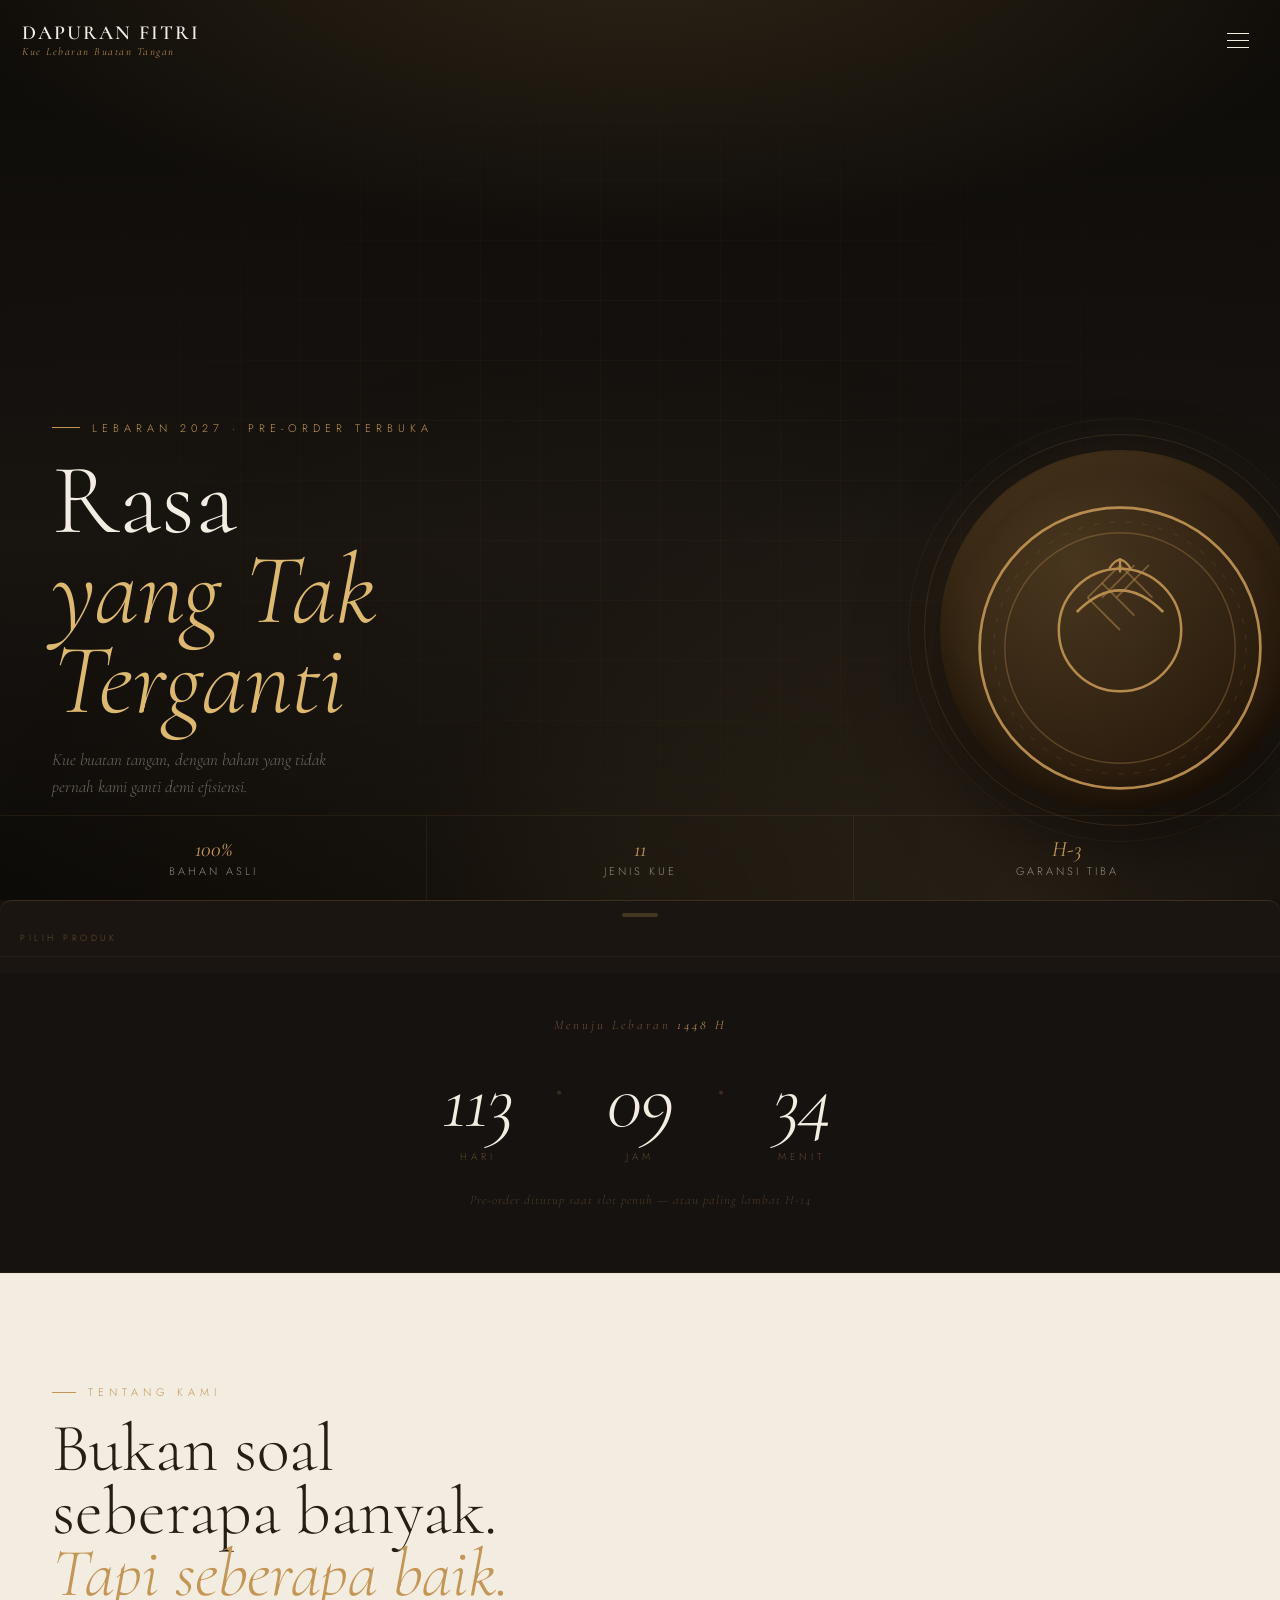
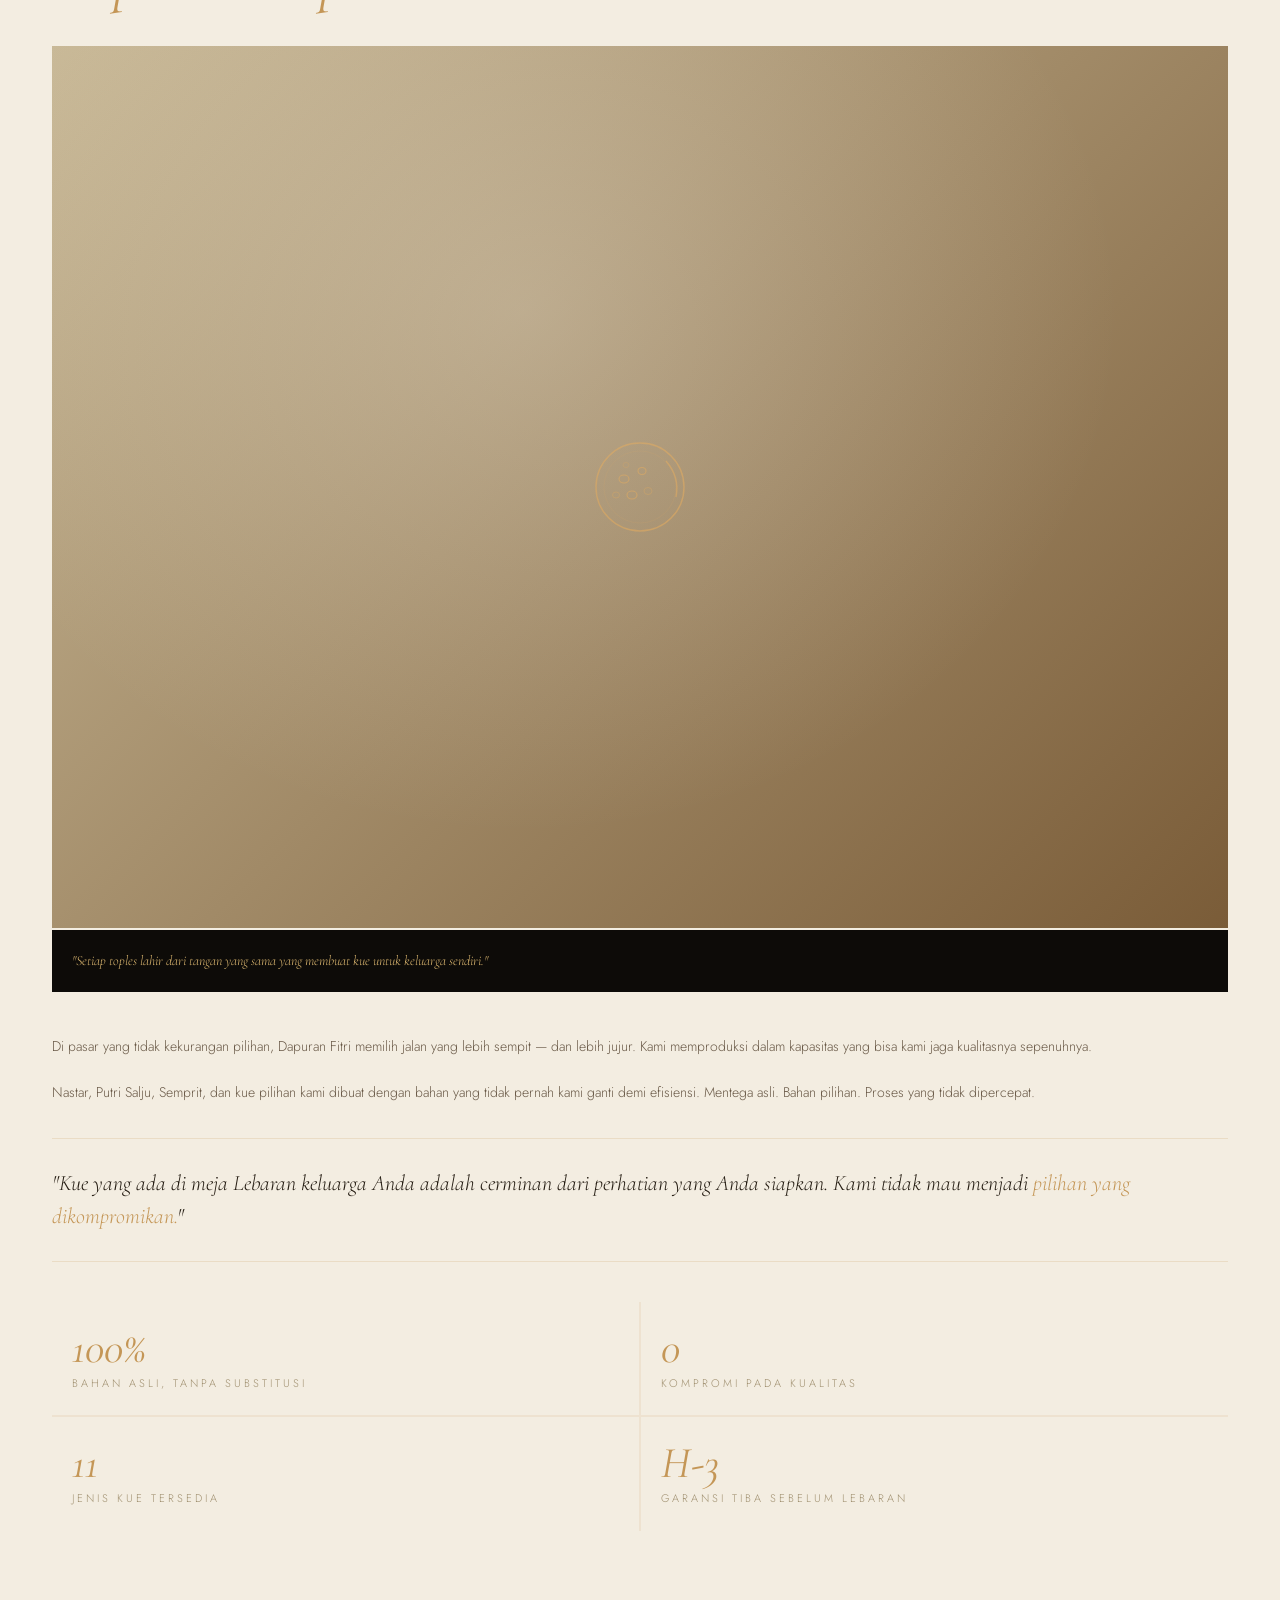
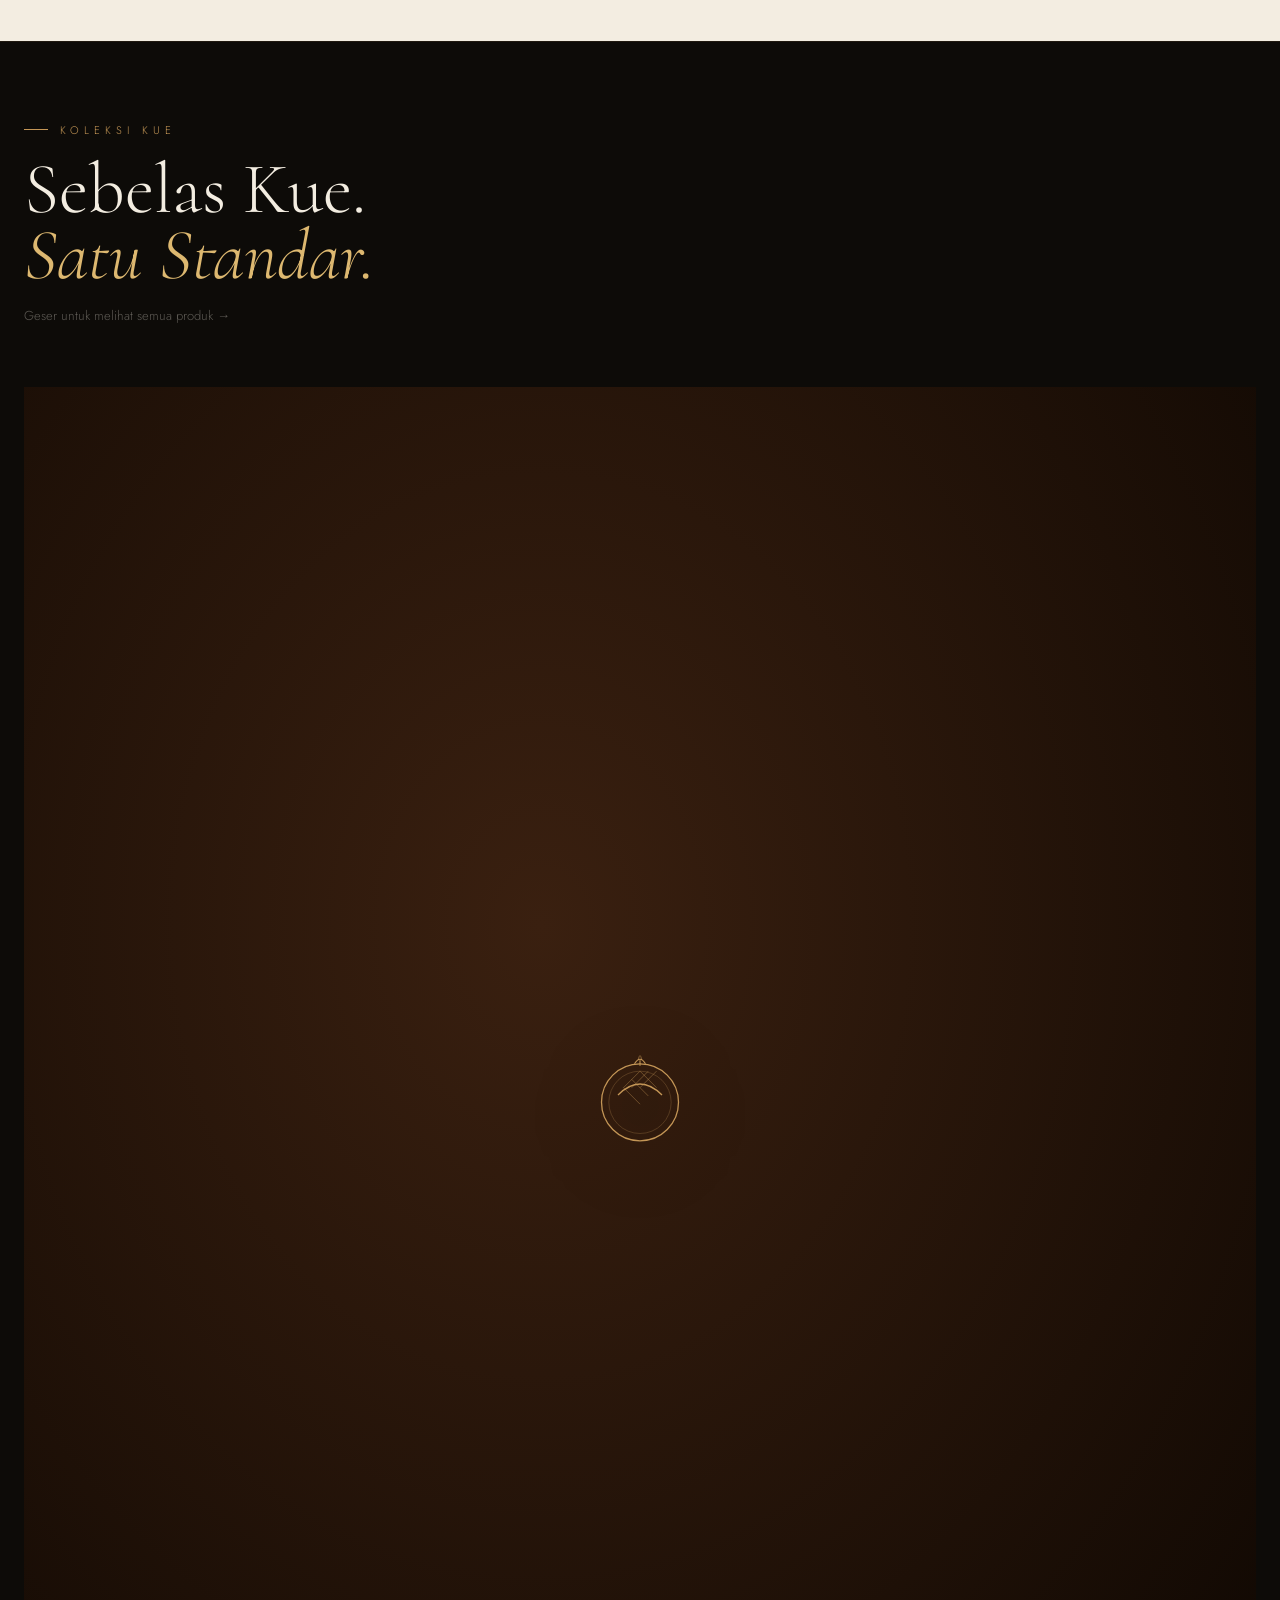
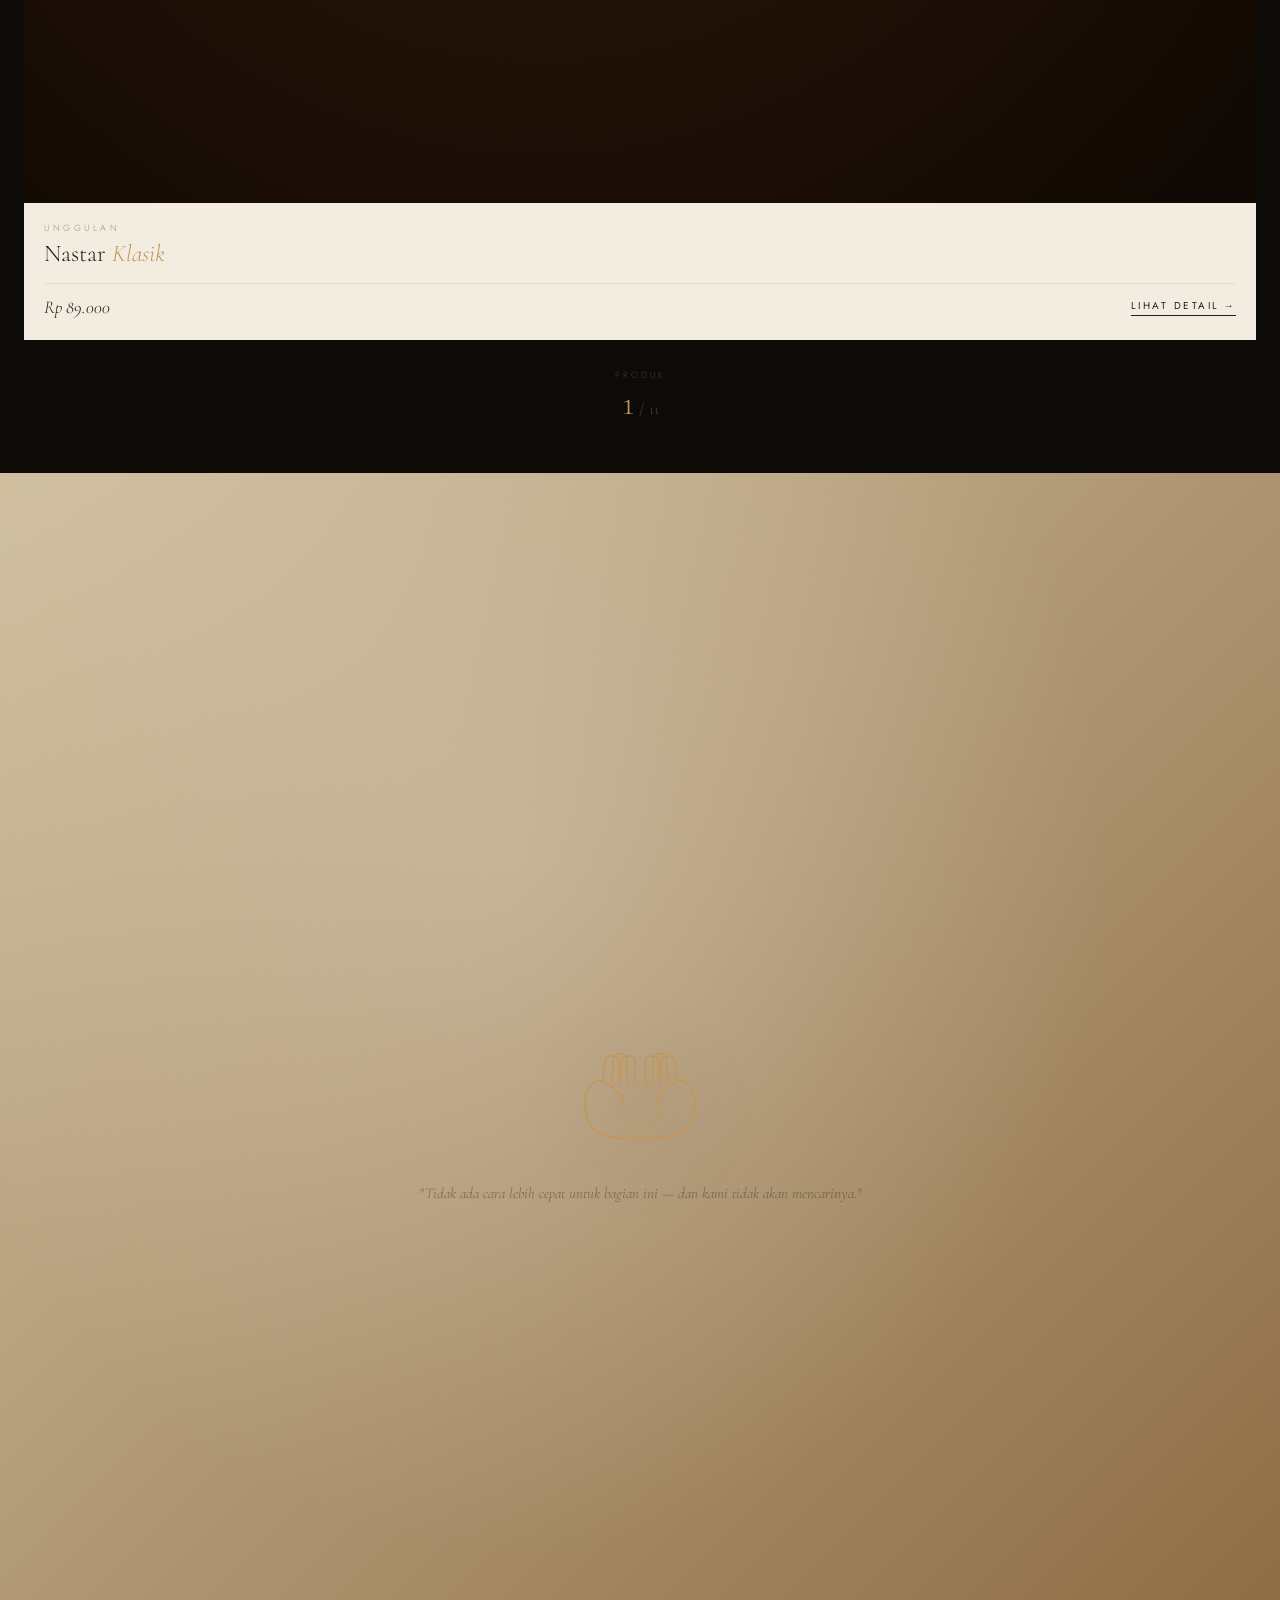
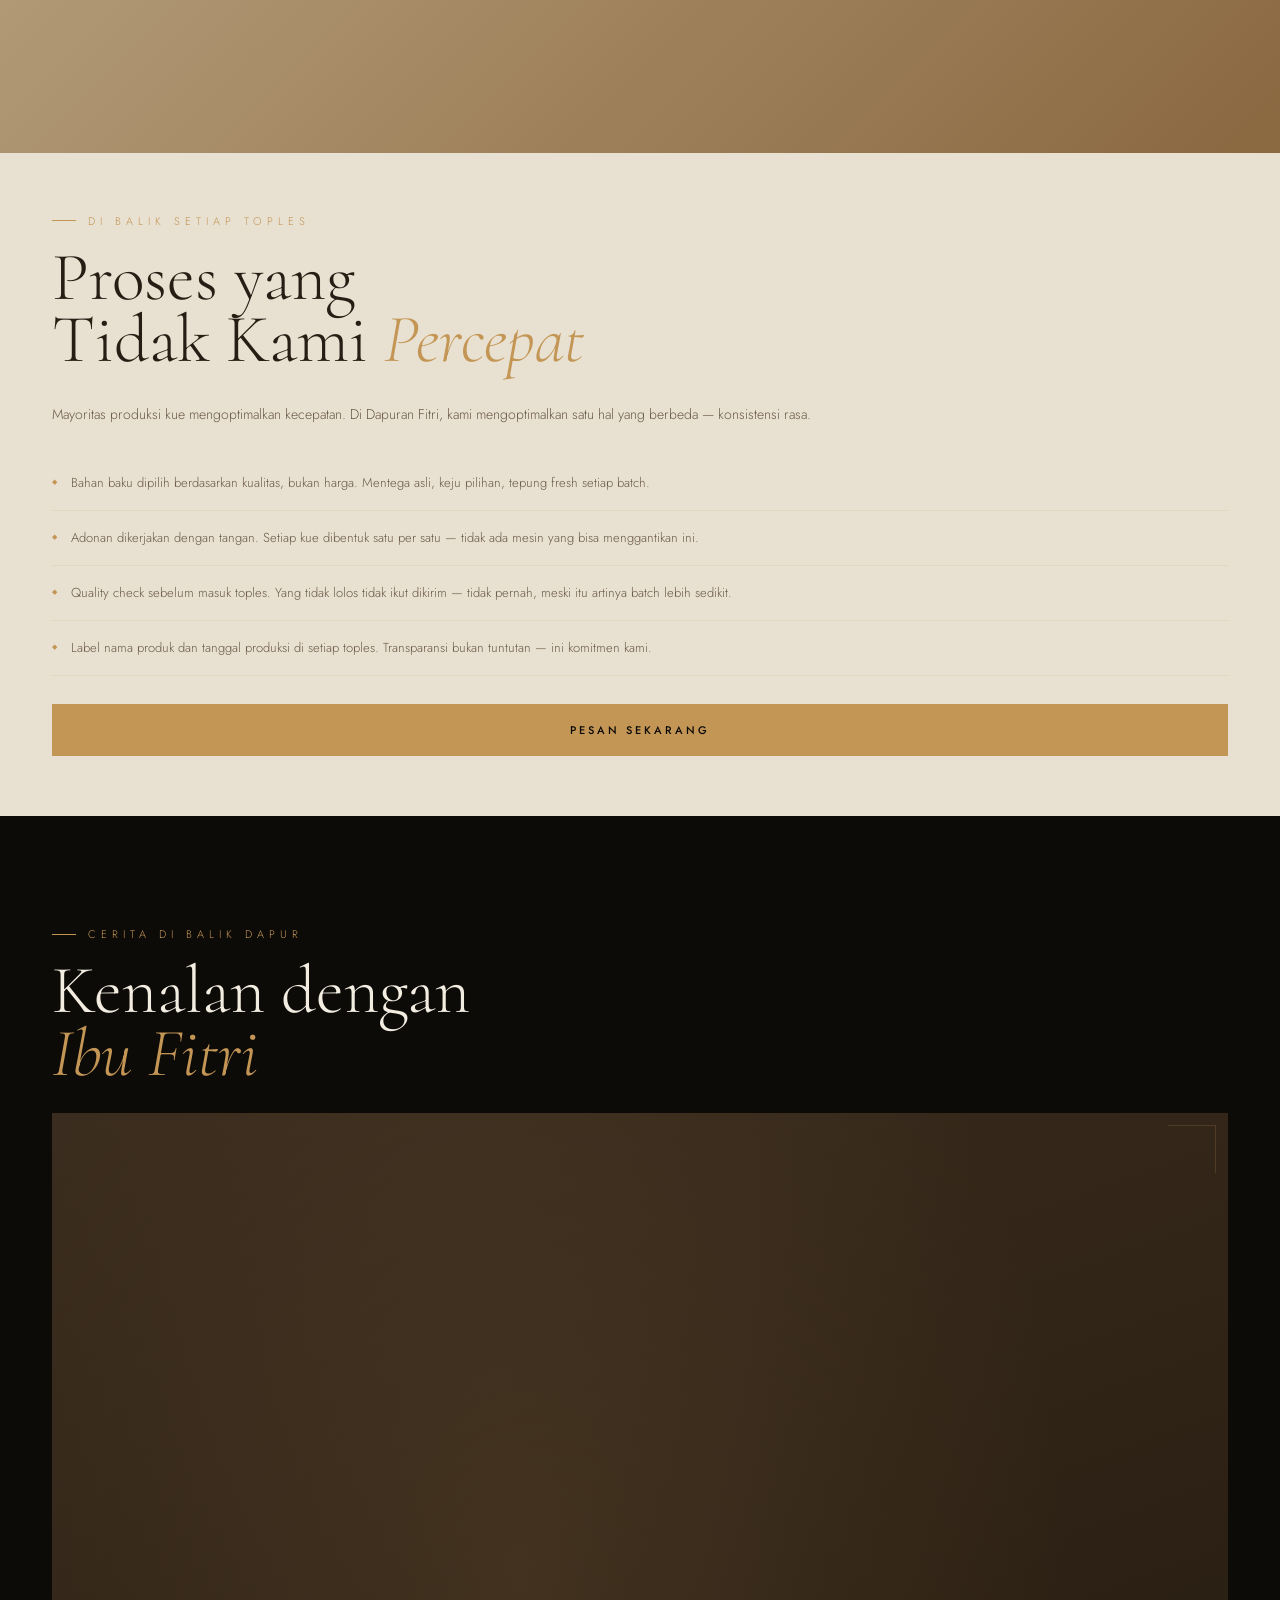
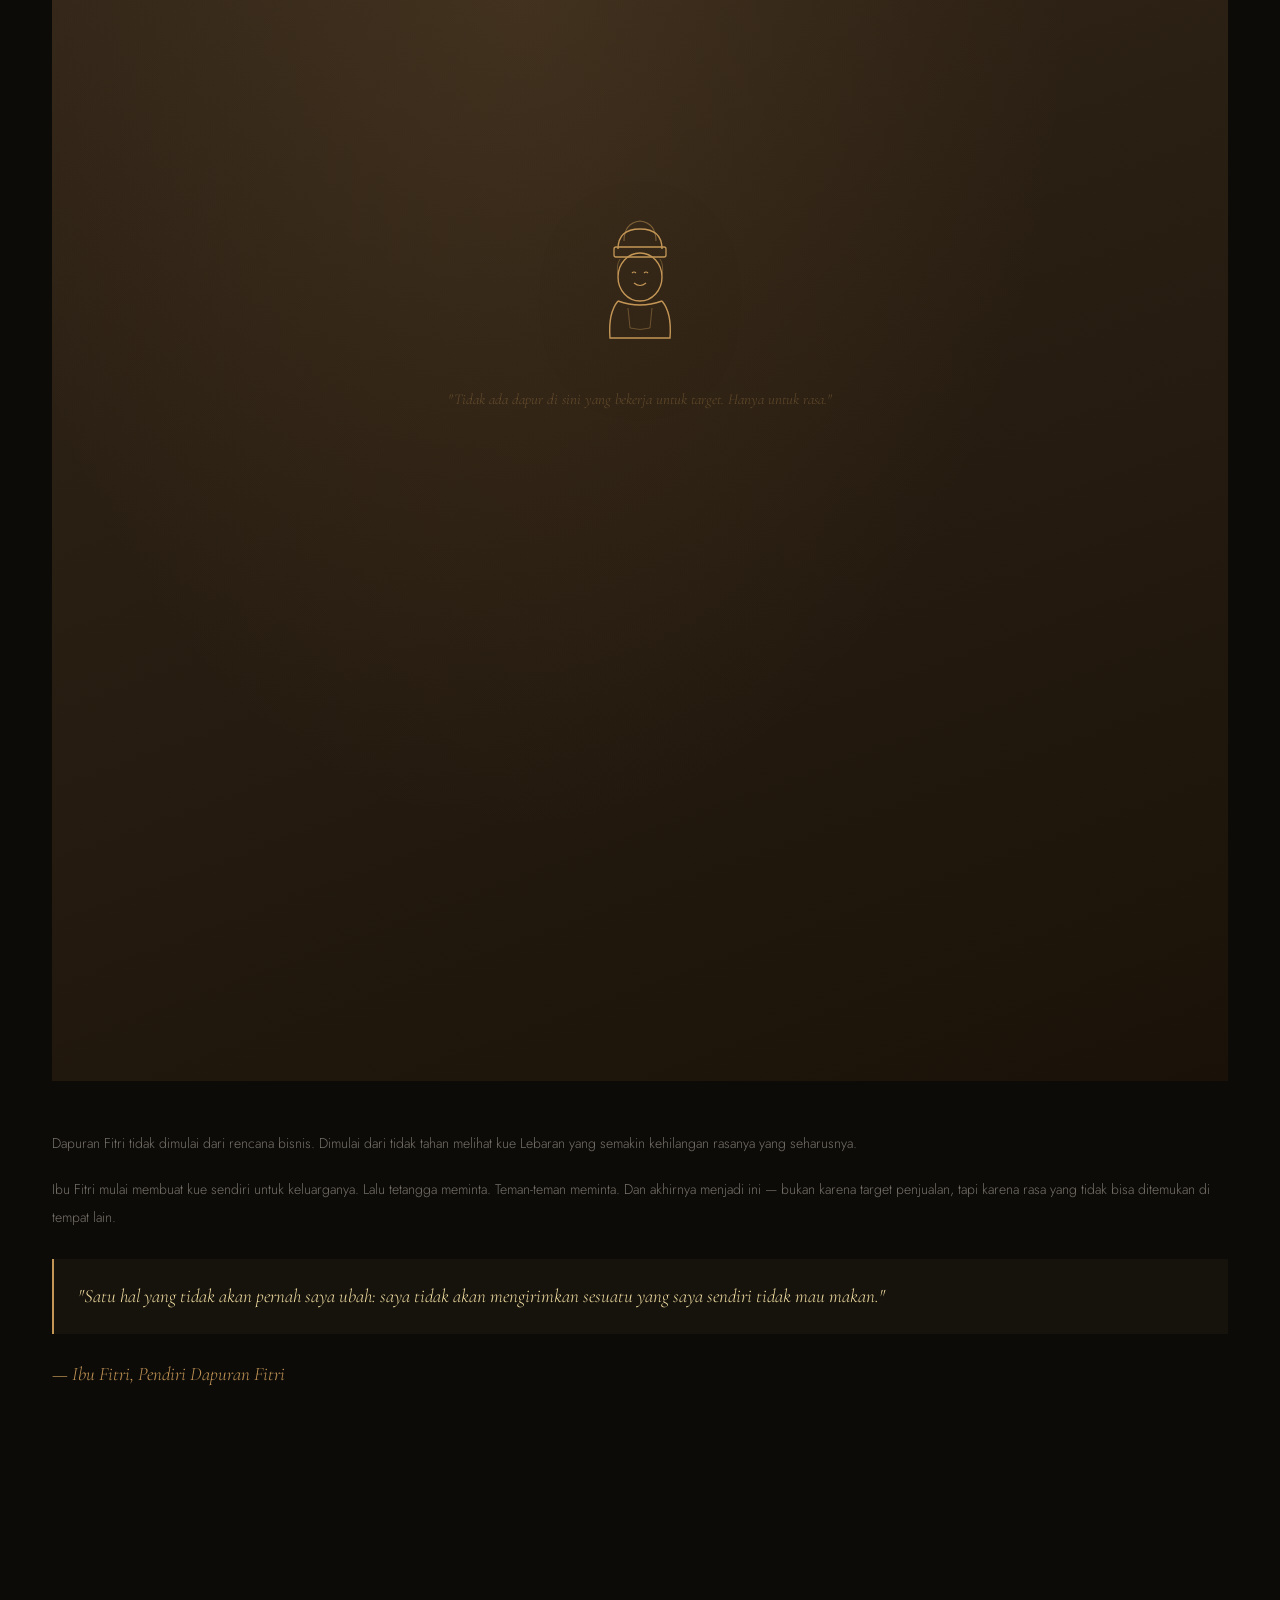
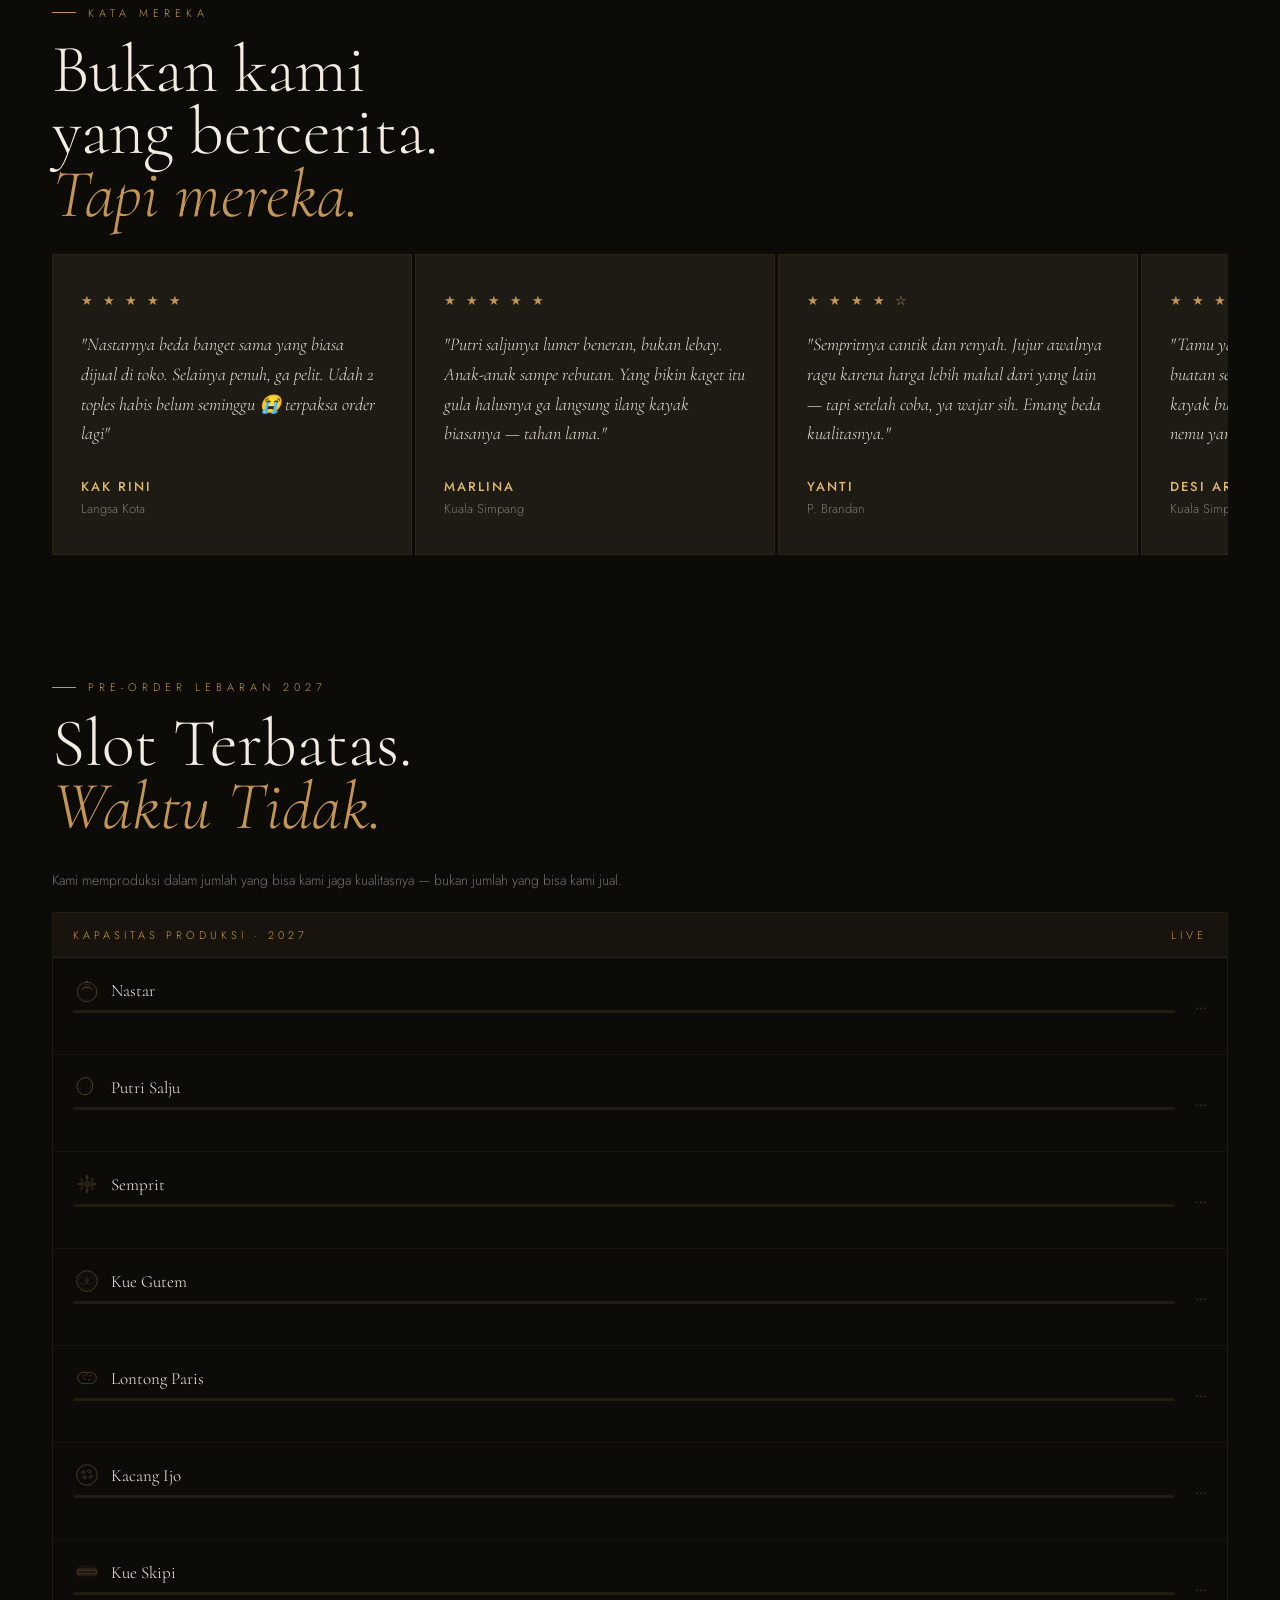
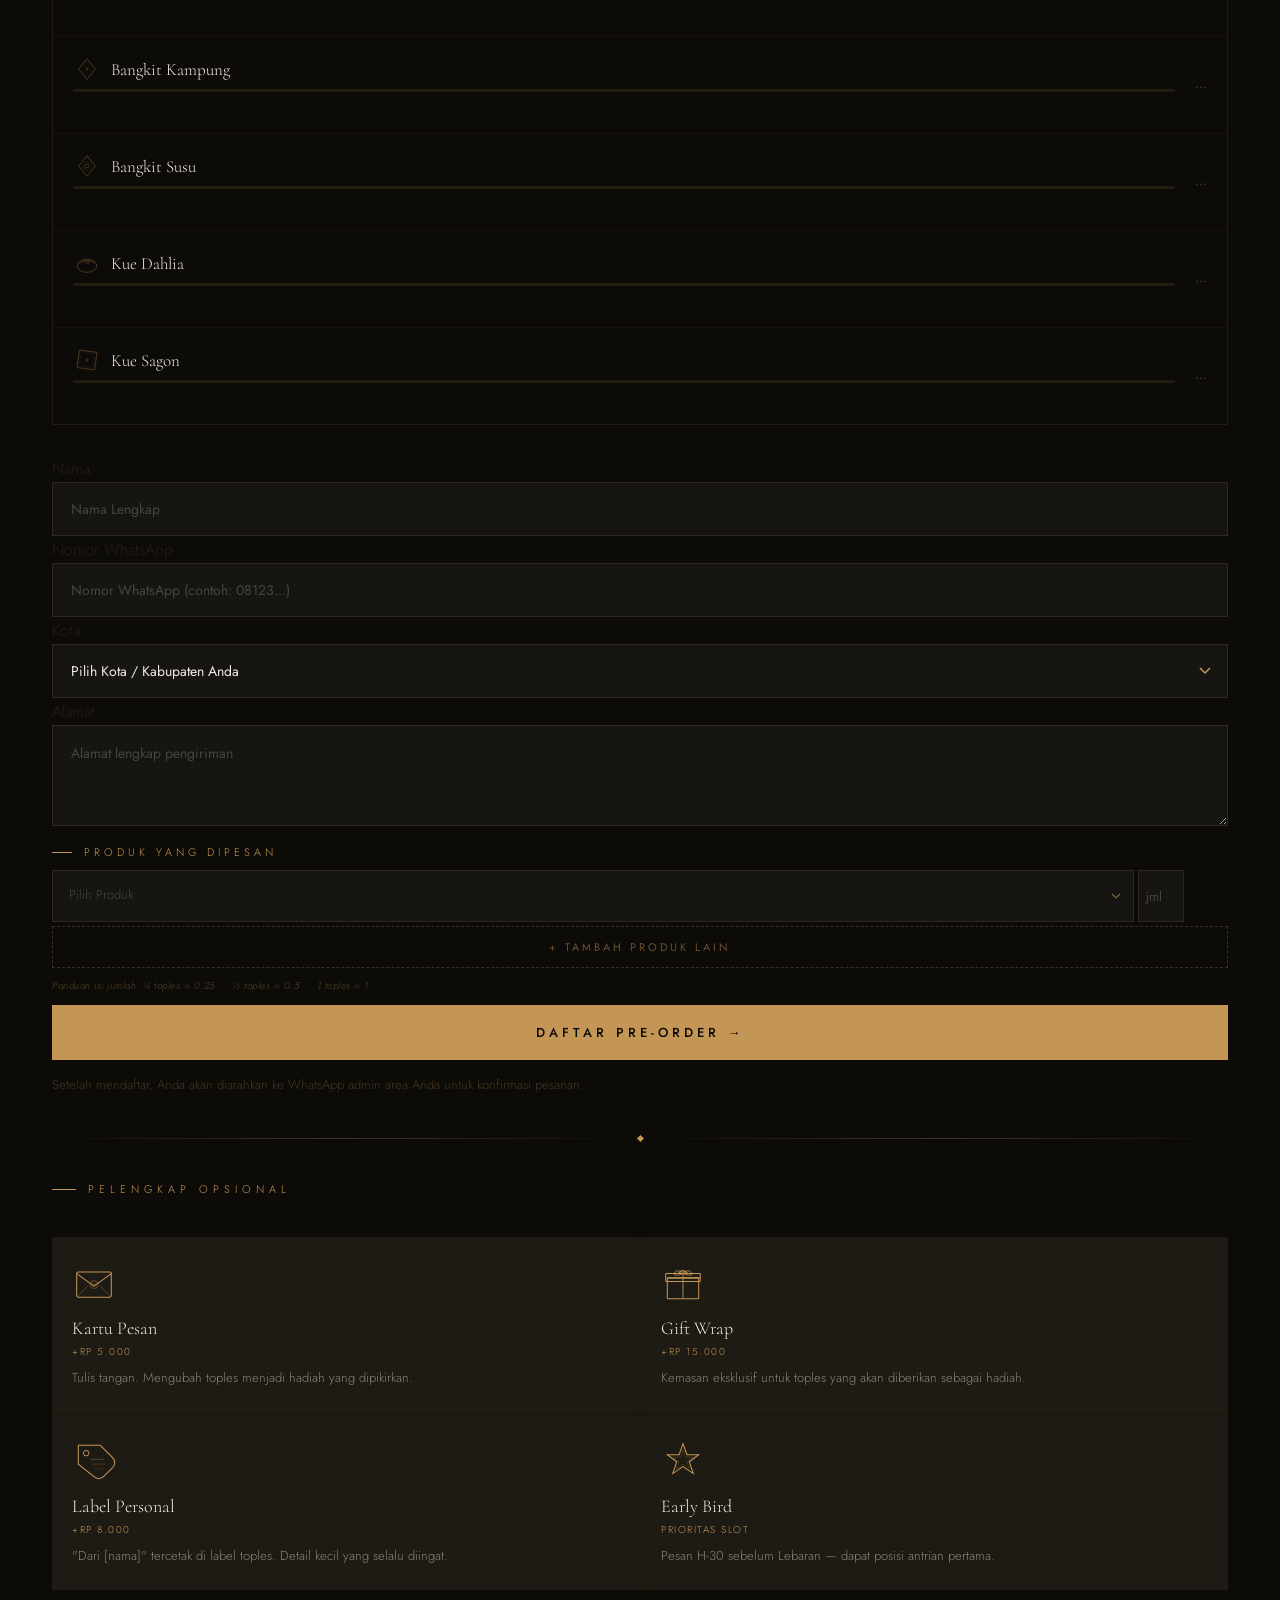
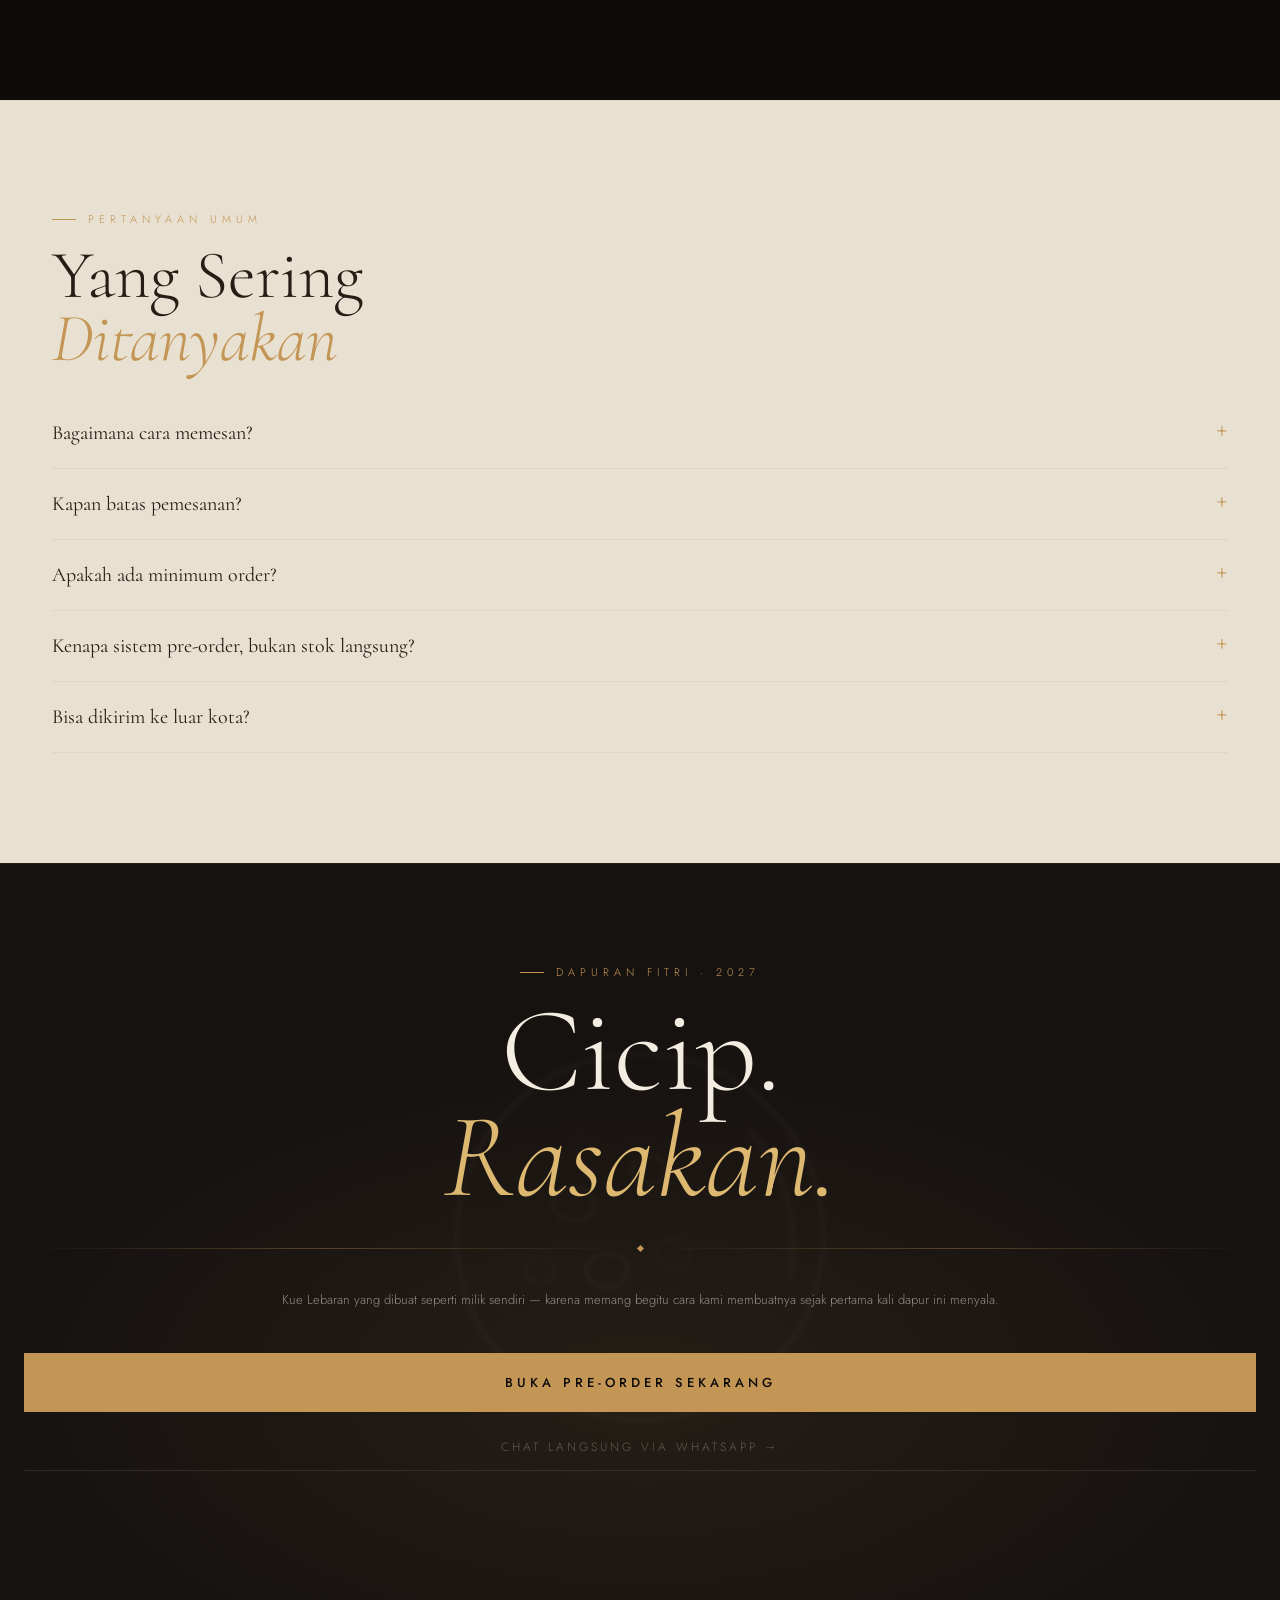
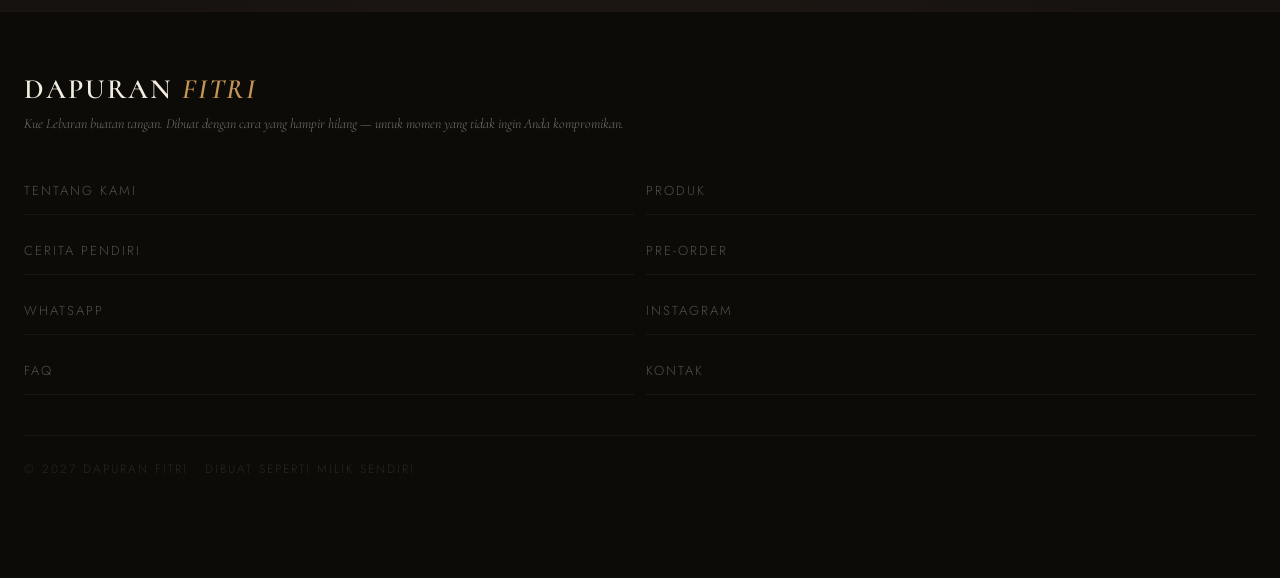
==== index.html @ 9427bc39 "Update index.html" ====
<!DOCTYPE html>
<html lang="id">
<head>
  <meta charset="UTF-8">
  <meta name="viewport" content="width=device-width, initial-scale=1.0, viewport-fit=cover">
  <title>Dapuran Fitri — Kue Lebaran Buatan Tangan</title>
  <meta name="description" content="Kue Lebaran buatan tangan dari Langsa & Kuala Simpang. Nastar, Putri Salju, Semprit & lebih. Slot terbatas — pre-order sekarang.">

  <!-- Open Graph — preview saat link dibagikan via WhatsApp, Instagram, dll -->
  <meta property="og:type"        content="website">
  <meta property="og:site_name"   content="Dapuran Fitri">
  <meta property="og:title"       content="Dapuran Fitri — Kue Lebaran Buatan Tangan">
  <meta property="og:description" content="Slot terbatas. Nastar, Putri Salju, Semprit & 8 varian lainnya — dibuat tangan, bahan tidak pernah dikurangi. Pre-order Lebaran sekarang sebelum kehabisan.">
  <meta property="og:url"         content="https://dapuranfitri.com">
  <meta property="og:image"       content="https://res.cloudinary.com/dfcpgyby6/image/upload/v1773596348/og-image_kmfl7z.jpg">
  <meta property="og:image:width" content="1200">
  <meta property="og:image:height" content="630">
  <meta name="twitter:image"       content="https://res.cloudinary.com/dfcpgyby6/image/upload/v1773596348/og-image_kmfl7z.jpg">
  <meta property="og:locale"      content="id_ID">

  <!-- Twitter/X Card -->
  <meta name="twitter:card"        content="summary_large_image">
  <meta name="twitter:title"       content="Dapuran Fitri — Kue Lebaran Buatan Tangan">
  <meta name="twitter:description" content="Slot terbatas. Nastar, Putri Salju, Semprit & 8 varian lainnya — dibuat tangan, bahan tidak pernah dikurangi.">
  <meta name="twitter:image"       content="https://res.cloudinary.com/dfcpgyby6/image/upload/v1773596348/og-image_kmfl7z.jpg">

  <!-- Fonts -->
  <link rel="preconnect" href="https://fonts.googleapis.com">
  <link rel="preconnect" href="https://fonts.gstatic.com" crossorigin>
  <link href="https://fonts.googleapis.com/css2?family=Cormorant:ital,wght@0,300;0,400;0,600;1,300;1,400;1,600&amp;family=Cormorant+Garamond:ital,wght@0,300;1,300;1,400&amp;family=Jost:wght@200;300;400;500&amp;display=swap" rel="stylesheet">

  <!-- ─────────────────────────────────────────
    CSS FILES:
    base.css       → Reset, Variabel, Nav, Hero, Ticker, SVG, Reveal, Animasi
    components.css → About, Produk, Proses, Story, Testimoni
    sections.css   → Pre-Order, FAQ, Closing, Footer
  ───────────────────────────────────────── -->
  <link rel="stylesheet" href="css/base.css">
  <link rel="stylesheet" href="css/components.css">
  <link rel="stylesheet" href="css/sections.css">
</head>
<body>

<!-- ════════════════════════
     STICKY BOTTOM CTA
════════════════════════ -->

<div class="sticky-cta" id="stickyCta">
  <a href="#preorder" class="sticky-cta-main" onclick="closeStickyAndScroll()"><span>Pesan sebelum kehabisan slot</span> →</a>
</div>

<!-- ════════════════════════
     FULLSCREEN MENU
════════════════════════ -->
<div class="nav-menu" id="navMenu" role="navigation" aria-label="Menu utama" aria-hidden="true">
  <a href="#tentang"  class="menu-item" onclick="closeMenu()">Tentang <em>Kami</em></a>
  <div class="menu-divider"></div>
  <a href="#produk"   class="menu-item" onclick="closeMenu()"><em>Produk</em></a>
  <div class="menu-divider"></div>
  <a href="#cerita"   class="menu-item" onclick="closeMenu()">Cerita <em>Pendiri</em></a>
  <div class="menu-divider"></div>
  <a href="#preorder" class="menu-item" onclick="closeMenu()"><em>Pre-Order</em></a>
  <a href="https://wa.me/6282277578490" class="menu-wa" target="_blank">Chat WhatsApp</a>
</div>

<!-- ════════════════════════
     NAV
════════════════════════ -->
<nav id="nav">
  <a href="#" class="nav-logo">
    <span class="nav-logo-name">Dapuran Fitri</span>
    <span class="nav-logo-tag">Kue Lebaran Buatan Tangan</span>
  </a>
  <div class="nav-burger" id="burger" onclick="toggleMenu()" aria-label="Buka menu navigasi" aria-expanded="false" role="button" tabindex="0">
    <div class="burger-line"></div>
    <div class="burger-line"></div>
    <div class="burger-line"></div>
  </div>
</nav>

<!-- ════════════════════════
     HERO
════════════════════════ -->
<section class="hero">
  <div class="hero-atmo"></div>

  <div class="hero-kue-wrap">
    <div class="hero-plate">
      <div class="hero-plate-ring"></div>
      <div class="hero-plate-ring2"></div>
      <svg class="hero-icon-svg" viewBox="0 0 200 200" fill="none" xmlns="http://www.w3.org/2000/svg">
  <!-- plate -->
  <circle cx="100" cy="110" r="78" stroke="currentColor" stroke-width="1.5"/>
  <circle cx="100" cy="110" r="64" stroke="currentColor" stroke-width=".8" opacity=".35"/>
  <!-- nastar on plate -->
  <circle cx="100" cy="100" r="34" stroke="currentColor" stroke-width="1.4"/>
  <!-- diamond pattern on top -->
  <line x1="82" y1="82" x2="100" y2="64" stroke="currentColor" stroke-width="1" opacity=".5"/>
  <line x1="90" y1="82" x2="108" y2="64" stroke="currentColor" stroke-width="1" opacity=".5"/>
  <line x1="98" y1="82" x2="116" y2="64" stroke="currentColor" stroke-width="1" opacity=".5"/>
  <line x1="82" y1="82" x2="100" y2="100" stroke="currentColor" stroke-width="1" opacity=".5"/>
  <line x1="90" y1="74" x2="108" y2="92" stroke="currentColor" stroke-width="1" opacity=".5"/>
  <line x1="100" y1="64" x2="118" y2="82" stroke="currentColor" stroke-width="1" opacity=".5"/>
  <!-- glaze dome -->
  <path d="M76 90 Q100 66 124 90" stroke="currentColor" stroke-width="1.5" fill="none"/>
  <!-- leaf/stem -->
  <path d="M94 66 Q100 56 106 66" stroke="currentColor" stroke-width="1.3" fill="none"/>
  <line x1="100" y1="60" x2="100" y2="68" stroke="currentColor" stroke-width="1.3"/>
  <!-- plate rim detail -->
  <circle cx="100" cy="110" r="70" stroke="currentColor" stroke-width=".5" stroke-dasharray="3 6" opacity=".2"/>
</svg>
    </div>
  </div>

  <div class="hero-content">
    <p class="hero-eyebrow">Lebaran 2027 · Pre-Order Terbuka</p>
    <h1 class="hero-h1">
      Rasa
      <em>yang Tak<br>Terganti</em>
    </h1>
    <p class="hero-sub">Kue buatan tangan, dengan bahan yang tidak pernah kami ganti demi efisiensi.</p>
  </div>

  <div class="hero-bar">
    <div class="hero-bar-item">
      <div class="hero-bar-val">100%</div>
      <div class="hero-bar-label">Bahan Asli</div>
    </div>
    <div class="hero-bar-item">
      <div class="hero-bar-val">11</div>
      <div class="hero-bar-label">Jenis Kue</div>
    </div>
    <div class="hero-bar-item">
      <div class="hero-bar-val">H‑3</div>
      <div class="hero-bar-label">Garansi Tiba</div>
    </div>
  </div>
</section>

<!-- TICKER -->
<div class="ticker">
  <div class="ticker-track" id="tickerTrack">
    <span class="ticker-item">Nastar</span>
    <span class="ticker-item">Putri Salju</span>
    <span class="ticker-item">Kue Semprit</span>
    <span class="ticker-item">Buatan Tangan</span>
    <span class="ticker-item">Bahan Pilihan</span>
    <span class="ticker-item">Lebaran 2027</span>
  </div>
</div>

<!-- ════════════════════════
     COUNTDOWN LEBARAN
════════════════════════ -->
<div class="countdown-wrap reveal">
  <div class="countdown-eyebrow">Menuju Lebaran <em>1448 H</em></div>
  <div class="countdown-units">
    <div class="countdown-unit">
      <div class="countdown-num" id="cdDays">--</div>
      <div class="countdown-lbl">Hari</div>
    </div>
    <div class="countdown-sep">·</div>
    <div class="countdown-unit">
      <div class="countdown-num" id="cdHours">--</div>
      <div class="countdown-lbl">Jam</div>
    </div>
    <div class="countdown-sep">·</div>
    <div class="countdown-unit">
      <div class="countdown-num" id="cdMins">--</div>
      <div class="countdown-lbl">Menit</div>
    </div>
  </div>
  <div class="countdown-note">Pre-order ditutup saat slot penuh — atau paling lambat H‑14</div>
</div>

<!-- ════════════════════════
     ABOUT
════════════════════════ -->
<section class="sec sec-cream reveal" id="tentang">
  <div class="eyebrow">Tentang Kami</div>
  <h2 class="sec-h2 dark">
    Bukan soal<br>seberapa banyak.<br><em>Tapi seberapa baik.</em>
  </h2>

  <div class="about-visual reveal reveal-d1">
    <div class="about-img-box"><svg class="kue-svg" viewBox="0 0 120 120" fill="none" xmlns="http://www.w3.org/2000/svg">
  <circle cx="60" cy="60" r="44" stroke="currentColor" stroke-width="1.4"/>
  <circle cx="60" cy="60" r="36" stroke="currentColor" stroke-width=".7" opacity=".3"/>
  <!-- bite mark -->
  <path d="M86 34 Q100 50 96 70" stroke="currentColor" stroke-width="1.4" fill="none"/>
  <!-- chocolate chips -->
  <ellipse cx="44" cy="52" rx="5" ry="4" stroke="currentColor" stroke-width="1.1"/>
  <ellipse cx="62" cy="44" rx="4" ry="3.5" stroke="currentColor" stroke-width="1.1"/>
  <ellipse cx="52" cy="68" rx="5" ry="4" stroke="currentColor" stroke-width="1.1"/>
  <ellipse cx="36" cy="68" rx="3.5" ry="3" stroke="currentColor" stroke-width="1" opacity=".6"/>
  <ellipse cx="68" cy="64" rx="4" ry="3.5" stroke="currentColor" stroke-width="1" opacity=".6"/>
  <ellipse cx="46" cy="38" rx="3" ry="2.5" stroke="currentColor" stroke-width=".9" opacity=".5"/>
</svg></div>
    <div class="about-caption">"Setiap toples lahir dari tangan yang sama yang membuat kue untuk keluarga sendiri."</div>
  </div>

  <p class="sec-body dark reveal reveal-d1">
    Di pasar yang tidak kekurangan pilihan, Dapuran Fitri memilih jalan yang lebih sempit — dan lebih jujur. Kami memproduksi dalam kapasitas yang bisa kami jaga kualitasnya sepenuhnya.
  </p>
  <p class="sec-body dark reveal reveal-d2">
    Nastar, Putri Salju, Semprit, dan kue pilihan kami dibuat dengan bahan yang tidak pernah kami ganti demi efisiensi. Mentega asli. Bahan pilihan. Proses yang tidak dipercepat.
  </p>

  <div class="about-pull reveal reveal-d2">
    "Kue yang ada di meja Lebaran keluarga Anda adalah cerminan dari perhatian yang Anda siapkan. Kami tidak mau menjadi <em>pilihan yang dikompromikan.</em>"
  </div>

  <div class="stats-row reveal reveal-d3">
    <div class="stat-box">
      <div class="stat-val">100%</div>
      <div class="stat-lbl">Bahan Asli, Tanpa Substitusi</div>
    </div>
    <div class="stat-box">
      <div class="stat-val">0</div>
      <div class="stat-lbl">Kompromi pada Kualitas</div>
    </div>
    <div class="stat-box">
      <div class="stat-val">11</div>
      <div class="stat-lbl">Jenis Kue Tersedia</div>
    </div>
    <div class="stat-box">
      <div class="stat-val">H‑3</div>
      <div class="stat-lbl">Garansi Tiba Sebelum Lebaran</div>
    </div>
  </div>
</section>

<!-- ════════════════════════
     PRODUCTS
════════════════════════ -->
<section class="products-outer" id="produk">
  <div class="products-header reveal">
    <div class="eyebrow" style="color:var(--gold);">Koleksi Kue</div>
    <h2 class="prod-h2">Sebelas Kue.<br><em>Satu Standar.</em></h2>
    <p class="prod-sub">Geser untuk melihat semua produk →</p>
    <div class="prod-swipe-hint" id="prodSwipeHint" aria-hidden="true">
      <span></span><span></span><span></span>
    </div>
  </div>

  <div class="prod-carousel" id="prodCarousel">
    <div class="prod-card" style="--card-i:0"
      data-product-id="nastar" data-badge="Unggulan" data-name="Nastar" data-em="Klasik"
      data-desc="Selai nanas dibuat sendiri. Kulit yang luruh sebelum sempat digigit. Rasio isian yang tidak pernah dikurangi." data-price="Rp 89.000">
      <!-- Foto area — fullwidth dark bg + SVG -->
      <div class="vcard-photo bg1">
        <div class="vcard-svg"><svg class="kue-svg" viewBox="0 0 120 120" fill="none" xmlns="http://www.w3.org/2000/svg">
  <circle cx="60" cy="68" r="42" stroke="currentColor" stroke-width="1.4"/>
  <circle cx="60" cy="68" r="34" stroke="currentColor" stroke-width=".8" opacity=".35"/>
  <!-- diamond grid pattern on top -->
  <line x1="42" y1="52" x2="60" y2="34" stroke="currentColor" stroke-width=".9" opacity=".5"/>
  <line x1="51" y1="52" x2="69" y2="34" stroke="currentColor" stroke-width=".9" opacity=".5"/>
  <line x1="60" y1="52" x2="78" y2="34" stroke="currentColor" stroke-width=".9" opacity=".5"/>
  <line x1="42" y1="52" x2="60" y2="70" stroke="currentColor" stroke-width=".9" opacity=".5"/>
  <line x1="51" y1="43" x2="69" y2="61" stroke="currentColor" stroke-width=".9" opacity=".5"/>
  <line x1="60" y1="34" x2="78" y2="52" stroke="currentColor" stroke-width=".9" opacity=".5"/>
  <!-- top glaze dome -->
  <path d="M36 60 Q60 36 84 60" stroke="currentColor" stroke-width="1.4" fill="none"/>
  <!-- leaf top -->
  <path d="M54 26 Q60 16 66 26" stroke="currentColor" stroke-width="1.2" fill="none"/>
  <path d="M58 22 Q60 12 62 22" stroke="currentColor" stroke-width="1" fill="none" opacity=".6"/>
  <line x1="60" y1="22" x2="60" y2="28" stroke="currentColor" stroke-width="1.2"/>
</svg></div>
      </div>
      <!-- Info card putih — overlap ke atas foto -->
      <div class="vcard-info">
        <div class="vcard-badge">Unggulan</div>
        <div class="vcard-name">Nastar <em>Klasik</em></div>
        <div class="vcard-bottom">
          <span class="vcard-price">Rp 89.000</span>
          <button class="vcard-detail" onclick="openProductModal(this.closest('.prod-card'))">Lihat Detail <span class="vcard-arrow">→</span></button>
        </div>
      </div>
    </div>
    <div class="prod-card" style="--card-i:1"
      data-product-id="putri-salju" data-badge="Signature" data-name="Putri" data-em="Salju"
      data-desc="Meleleh sebelum sempat digigit — bukan klaim, ini standar. Prosesnya lebih panjang dan kami tidak berniat mengubah itu." data-price="Rp 79.000">
      <!-- Foto area — fullwidth dark bg + SVG -->
      <div class="vcard-photo bg3">
        <div class="vcard-svg"><svg class="kue-svg" viewBox="0 0 120 120" fill="none" xmlns="http://www.w3.org/2000/svg">
  <!-- crescent -->
  <path d="M72 25 Q88 42 84 64 Q80 86 60 92 Q38 98 24 80 Q10 62 20 42 Q30 22 52 20" stroke="currentColor" stroke-width="1.5" fill="none"/>
  <path d="M52 20 Q68 18 72 25" stroke="currentColor" stroke-width="1.5" fill="none"/>
  <!-- inner arc -->
  <path d="M68 30 Q80 48 74 66 Q68 82 52 86" stroke="currentColor" stroke-width=".8" opacity=".4" fill="none"/>
  <!-- sugar/snow dots scattered -->
  <circle cx="38" cy="50" r="2" fill="currentColor" opacity=".5"/>
  <circle cx="48" cy="72" r="1.5" fill="currentColor" opacity=".4"/>
  <circle cx="62" cy="44" r="1.5" fill="currentColor" opacity=".4"/>
  <circle cx="30" cy="68" r="2.5" fill="currentColor" opacity=".3"/>
  <circle cx="55" cy="60" r="1" fill="currentColor" opacity=".5"/>
  <!-- powdered sugar falling -->
  <line x1="85" y1="28" x2="85" y2="36" stroke="currentColor" stroke-width=".8" opacity=".4"/>
  <line x1="92" y1="34" x2="92" y2="40" stroke="currentColor" stroke-width=".8" opacity=".3"/>
  <line x1="88" y1="20" x2="88" y2="26" stroke="currentColor" stroke-width=".8" opacity=".25"/>
  <circle cx="85" cy="38" r="1" fill="currentColor" opacity=".4"/>
  <circle cx="92" cy="42" r="1" fill="currentColor" opacity=".3"/>
</svg></div>
      </div>
      <!-- Info card putih — overlap ke atas foto -->
      <div class="vcard-info">
        <div class="vcard-badge">Signature</div>
        <div class="vcard-name">Putri <em>Salju</em></div>
        <div class="vcard-bottom">
          <span class="vcard-price">Rp 79.000</span>
          <button class="vcard-detail" onclick="openProductModal(this.closest('.prod-card'))">Lihat Detail <span class="vcard-arrow">→</span></button>
        </div>
      </div>
    </div>
    <div class="prod-card" style="--card-i:2"
      data-product-id="semprit" data-badge="Kekayaan Dapur" data-name="Kue" data-em="Semprit"
      data-desc="Bukti bahwa tangan terampil membuat hal sederhana menjadi istimewa. Konsistensi dari toples pertama hingga terakhir." data-price="Rp 69.000">
      <!-- Foto area — fullwidth dark bg + SVG -->
      <div class="vcard-photo bg4">
        <div class="vcard-svg"><svg class="kue-svg" viewBox="0 0 120 120" fill="none" xmlns="http://www.w3.org/2000/svg">
  <!-- 8-petal rosette -->
  <path d="M60 22 Q68 38 60 44 Q52 38 60 22Z" stroke="currentColor" stroke-width="1.2" fill="none"/>
  <path d="M60 98 Q68 82 60 76 Q52 82 60 98Z" stroke="currentColor" stroke-width="1.2" fill="none"/>
  <path d="M22 60 Q38 68 44 60 Q38 52 22 60Z" stroke="currentColor" stroke-width="1.2" fill="none"/>
  <path d="M98 60 Q82 68 76 60 Q82 52 98 60Z" stroke="currentColor" stroke-width="1.2" fill="none"/>
  <path d="M35 35 Q46 48 40 54 Q34 48 35 35Z" stroke="currentColor" stroke-width="1.1" fill="none" opacity=".75"/>
  <path d="M85 35 Q74 48 80 54 Q86 48 85 35Z" stroke="currentColor" stroke-width="1.1" fill="none" opacity=".75"/>
  <path d="M35 85 Q46 72 40 66 Q34 72 35 85Z" stroke="currentColor" stroke-width="1.1" fill="none" opacity=".75"/>
  <path d="M85 85 Q74 72 80 66 Q86 72 85 85Z" stroke="currentColor" stroke-width="1.1" fill="none" opacity=".75"/>
  <!-- center -->
  <circle cx="60" cy="60" r="10" stroke="currentColor" stroke-width="1.4"/>
  <circle cx="60" cy="60" r="4" stroke="currentColor" stroke-width="1" opacity=".5"/>
</svg></div>
      </div>
      <!-- Info card putih — overlap ke atas foto -->
      <div class="vcard-info">
        <div class="vcard-badge">Kekayaan Dapur</div>
        <div class="vcard-name">Kue <em>Semprit</em></div>
        <div class="vcard-bottom">
          <span class="vcard-price">Rp 69.000</span>
          <button class="vcard-detail" onclick="openProductModal(this.closest('.prod-card'))">Lihat Detail <span class="vcard-arrow">→</span></button>
        </div>
      </div>
    </div>
    <div class="prod-card" style="--card-i:3"
      data-product-id="gutem" data-badge="Klasik Tradisional" data-name="Kue" data-em="Gutem"
      data-desc="Tekstur padat dengan pola lingkaran berlapis yang khas. Rasa manis yang pas — pilihan klasik yang selalu ada di meja Lebaran." data-price="Rp 65.000">
      <!-- Foto area — fullwidth dark bg + SVG -->
      <div class="vcard-photo bg1">
        <div class="vcard-svg"><svg class="kue-svg" viewBox="0 0 120 120" fill="none" xmlns="http://www.w3.org/2000/svg"><circle cx="60" cy="60" r="44" stroke="currentColor" stroke-width="1.4"/><circle cx="60" cy="60" r="34" stroke="currentColor" stroke-width=".8" opacity=".35"/><circle cx="60" cy="60" r="24" stroke="currentColor" stroke-width=".7" opacity=".2"/><path d="M28 48 Q34 42 40 48 Q46 54 52 48 Q58 42 64 48 Q70 54 76 48 Q82 42 88 48 Q94 54 92 60" stroke="currentColor" stroke-width="1.1" fill="none" opacity=".6"/><path d="M28 72 Q34 66 40 72 Q46 78 52 72 Q58 66 64 72 Q70 78 76 72 Q82 66 88 72" stroke="currentColor" stroke-width="1.1" fill="none" opacity=".6"/><circle cx="60" cy="60" r="6" stroke="currentColor" stroke-width="1.2"/><circle cx="60" cy="60" r="2" fill="currentColor" opacity=".5"/></svg></div>
      </div>
      <!-- Info card putih — overlap ke atas foto -->
      <div class="vcard-info">
        <div class="vcard-badge">Klasik Tradisional</div>
        <div class="vcard-name">Kue <em>Gutem</em></div>
        <div class="vcard-bottom">
          <span class="vcard-price">Rp 65.000</span>
          <button class="vcard-detail" onclick="openProductModal(this.closest('.prod-card'))">Lihat Detail <span class="vcard-arrow">→</span></button>
        </div>
      </div>
    </div>
    <div class="prod-card" style="--card-i:4"
      data-product-id="lontong-paris" data-badge="Favorit Semua Umur" data-name="Lontong" data-em="Paris"
      data-desc="Gulungan kue dengan taburan wijen yang harum. Renyah di luar, lembut di dalam — kombinasi tekstur yang tidak pernah mengecewakan." data-price="Rp 70.000">
      <!-- Foto area — fullwidth dark bg + SVG -->
      <div class="vcard-photo bg1">
        <div class="vcard-svg"><svg class="kue-svg" viewBox="0 0 120 120" fill="none" xmlns="http://www.w3.org/2000/svg"><rect x="20" y="36" width="80" height="48" rx="24" stroke="currentColor" stroke-width="1.4"/><ellipse cx="20" cy="60" rx="10" ry="24" stroke="currentColor" stroke-width="1.1" opacity=".5"/><ellipse cx="100" cy="60" rx="10" ry="24" stroke="currentColor" stroke-width="1.1" opacity=".5"/><ellipse cx="45" cy="50" rx="3" ry="2" stroke="currentColor" stroke-width="1" transform="rotate(-20 45 50)"/><ellipse cx="60" cy="44" rx="3" ry="2" stroke="currentColor" stroke-width="1" transform="rotate(10 60 44)"/><ellipse cx="75" cy="50" rx="3" ry="2" stroke="currentColor" stroke-width="1" transform="rotate(-15 75 50)"/><ellipse cx="50" cy="64" rx="3" ry="2" stroke="currentColor" stroke-width="1" transform="rotate(25 50 64)"/><ellipse cx="68" cy="68" rx="3" ry="2" stroke="currentColor" stroke-width="1" transform="rotate(-10 68 68)"/><ellipse cx="82" cy="60" rx="3" ry="2" stroke="currentColor" stroke-width="1" transform="rotate(20 82 60)"/><ellipse cx="36" cy="65" rx="2.5" ry="1.8" stroke="currentColor" stroke-width="1" transform="rotate(5 36 65)" opacity=".6"/></svg></div>
      </div>
      <!-- Info card putih — overlap ke atas foto -->
      <div class="vcard-info">
        <div class="vcard-badge">Favorit Semua Umur</div>
        <div class="vcard-name">Lontong <em>Paris</em></div>
        <div class="vcard-bottom">
          <span class="vcard-price">Rp 70.000</span>
          <button class="vcard-detail" onclick="openProductModal(this.closest('.prod-card'))">Lihat Detail <span class="vcard-arrow">→</span></button>
        </div>
      </div>
    </div>
    <div class="prod-card" style="--card-i:5"
      data-product-id="kacang-ijo" data-badge="Pilihan Sehat" data-name="Kacang" data-em="Ijo"
      data-desc="Berbahan kacang hijau pilihan. Gurih, ringan, dan penuh karakter — bukti bahwa bahan sederhana bisa menghasilkan rasa luar biasa." data-price="Rp 68.000">
      <!-- Foto area — fullwidth dark bg + SVG -->
      <div class="vcard-photo bg1">
        <div class="vcard-svg"><svg class="kue-svg" viewBox="0 0 120 120" fill="none" xmlns="http://www.w3.org/2000/svg"><circle cx="60" cy="60" r="44" stroke="currentColor" stroke-width="1.4"/><ellipse cx="44" cy="48" rx="8" ry="5" stroke="currentColor" stroke-width="1.2" transform="rotate(-20 44 48)"/><line x1="44" y1="43" x2="44" y2="53" stroke="currentColor" stroke-width=".8" transform="rotate(-20 44 48)" opacity=".4"/><ellipse cx="70" cy="44" rx="8" ry="5" stroke="currentColor" stroke-width="1.2" transform="rotate(15 70 44)"/><line x1="70" y1="39" x2="70" y2="49" stroke="currentColor" stroke-width=".8" transform="rotate(15 70 44)" opacity=".4"/><ellipse cx="50" cy="70" rx="8" ry="5" stroke="currentColor" stroke-width="1.2" transform="rotate(10 50 70)"/><line x1="50" y1="65" x2="50" y2="75" stroke="currentColor" stroke-width=".8" transform="rotate(10 50 70)" opacity=".4"/><ellipse cx="76" cy="68" rx="7" ry="4.5" stroke="currentColor" stroke-width="1.1" transform="rotate(-25 76 68)"/><line x1="76" y1="63.5" x2="76" y2="72.5" stroke="currentColor" stroke-width=".8" transform="rotate(-25 76 68)" opacity=".4"/><ellipse cx="60" cy="60" rx="6" ry="4" stroke="currentColor" stroke-width="1" transform="rotate(5 60 60)" opacity=".6"/></svg></div>
      </div>
      <!-- Info card putih — overlap ke atas foto -->
      <div class="vcard-info">
        <div class="vcard-badge">Pilihan Sehat</div>
        <div class="vcard-name">Kacang <em>Ijo</em></div>
        <div class="vcard-bottom">
          <span class="vcard-price">Rp 68.000</span>
          <button class="vcard-detail" onclick="openProductModal(this.closest('.prod-card'))">Lihat Detail <span class="vcard-arrow">→</span></button>
        </div>
      </div>
    </div>
    <div class="prod-card" style="--card-i:6"
      data-product-id="skipi" data-badge="Berlapis & Renyah" data-name="Kue" data-em="Skipi"
      data-desc="Kue berlapis tipis yang rapuh saat dipegang dan meleleh saat dimakan. Setiap lapisan adalah komitmen terhadap proses yang tidak bisa dipercepat." data-price="Rp 72.000">
      <!-- Foto area — fullwidth dark bg + SVG -->
      <div class="vcard-photo bg1">
        <div class="vcard-svg"><svg class="kue-svg" viewBox="0 0 120 120" fill="none" xmlns="http://www.w3.org/2000/svg"><rect x="18" y="52" width="84" height="16" rx="2" stroke="currentColor" stroke-width="1.4"/><rect x="22" y="44" width="76" height="12" rx="2" stroke="currentColor" stroke-width="1.1" opacity=".65"/><rect x="26" y="36" width="68" height="12" rx="2" stroke="currentColor" stroke-width=".9" opacity=".4"/><rect x="22" y="64" width="76" height="12" rx="2" stroke="currentColor" stroke-width="1.1" opacity=".65"/><rect x="26" y="72" width="68" height="12" rx="2" stroke="currentColor" stroke-width=".9" opacity=".4"/><line x1="32" y1="52" x2="32" y2="68" stroke="currentColor" stroke-width=".8" opacity=".35"/><line x1="46" y1="52" x2="46" y2="68" stroke="currentColor" stroke-width=".8" opacity=".35"/><line x1="60" y1="52" x2="60" y2="68" stroke="currentColor" stroke-width=".8" opacity=".35"/><line x1="74" y1="52" x2="74" y2="68" stroke="currentColor" stroke-width=".8" opacity=".35"/><line x1="88" y1="52" x2="88" y2="68" stroke="currentColor" stroke-width=".8" opacity=".35"/></svg></div>
      </div>
      <!-- Info card putih — overlap ke atas foto -->
      <div class="vcard-info">
        <div class="vcard-badge">Berlapis & Renyah</div>
        <div class="vcard-name">Kue <em>Skipi</em></div>
        <div class="vcard-bottom">
          <span class="vcard-price">Rp 72.000</span>
          <button class="vcard-detail" onclick="openProductModal(this.closest('.prod-card'))">Lihat Detail <span class="vcard-arrow">→</span></button>
        </div>
      </div>
    </div>
    <div class="prod-card" style="--card-i:7"
      data-product-id="bangkit-kampung" data-badge="Resep Warisan" data-name="Bangkit" data-em="Kampung"
      data-desc="Dibuat dari resep turun-temurun yang hampir terlupakan. Bentuk berlian khas dengan tekstur crumble sempurna — autentik dari pertama hingga terakhir." data-price="Rp 65.000">
      <!-- Foto area — fullwidth dark bg + SVG -->
      <div class="vcard-photo bg1">
        <div class="vcard-svg"><svg class="kue-svg" viewBox="0 0 120 120" fill="none" xmlns="http://www.w3.org/2000/svg"><path d="M60 16 L96 60 L60 104 L24 60 Z" stroke="currentColor" stroke-width="1.4" fill="none"/><path d="M60 30 L84 60 L60 90 L36 60 Z" stroke="currentColor" stroke-width=".8" fill="none" opacity=".35"/><line x1="24" y1="60" x2="96" y2="60" stroke="currentColor" stroke-width=".9" opacity=".4"/><line x1="60" y1="16" x2="60" y2="104" stroke="currentColor" stroke-width=".9" opacity=".4"/><circle cx="60" cy="16" r="2.5" fill="currentColor" opacity=".5"/><circle cx="96" cy="60" r="2.5" fill="currentColor" opacity=".5"/><circle cx="60" cy="104" r="2.5" fill="currentColor" opacity=".5"/><circle cx="24" cy="60" r="2.5" fill="currentColor" opacity=".5"/><circle cx="60" cy="60" r="5" stroke="currentColor" stroke-width="1.1"/></svg></div>
      </div>
      <!-- Info card putih — overlap ke atas foto -->
      <div class="vcard-info">
        <div class="vcard-badge">Resep Warisan</div>
        <div class="vcard-name">Bangkit <em>Kampung</em></div>
        <div class="vcard-bottom">
          <span class="vcard-price">Rp 65.000</span>
          <button class="vcard-detail" onclick="openProductModal(this.closest('.prod-card'))">Lihat Detail <span class="vcard-arrow">→</span></button>
        </div>
      </div>
    </div>
    <div class="prod-card" style="--card-i:8"
      data-product-id="bangkit-susu" data-badge="Lembut & Creamy" data-name="Bangkit" data-em="Susu"
      data-desc="Versi premium dari kue bangkit tradisional — dengan susu pilihan yang membuat teksturnya lebih lembut dan aromanya lebih kaya." data-price="Rp 72.000">
      <!-- Foto area — fullwidth dark bg + SVG -->
      <div class="vcard-photo bg1">
        <div class="vcard-svg"><svg class="kue-svg" viewBox="0 0 120 120" fill="none" xmlns="http://www.w3.org/2000/svg"><path d="M60 18 Q92 40 94 60 Q92 80 60 102 Q28 80 26 60 Q28 40 60 18Z" stroke="currentColor" stroke-width="1.4" fill="none"/><path d="M60 32 Q82 48 82 60 Q82 72 60 88 Q38 72 38 60 Q38 48 60 32Z" stroke="currentColor" stroke-width=".8" fill="none" opacity=".35"/><circle cx="60" cy="50" r="4" stroke="currentColor" stroke-width="1"/><circle cx="48" cy="62" r="3" stroke="currentColor" stroke-width="1" opacity=".6"/><circle cx="72" cy="62" r="3" stroke="currentColor" stroke-width="1" opacity=".6"/><circle cx="55" cy="73" r="2.5" stroke="currentColor" stroke-width="1" opacity=".5"/><circle cx="66" cy="73" r="2.5" stroke="currentColor" stroke-width="1" opacity=".5"/><circle cx="60" cy="60" r="7" stroke="currentColor" stroke-width="1.1" opacity=".35"/></svg></div>
      </div>
      <!-- Info card putih — overlap ke atas foto -->
      <div class="vcard-info">
        <div class="vcard-badge">Lembut & Creamy</div>
        <div class="vcard-name">Bangkit <em>Susu</em></div>
        <div class="vcard-bottom">
          <span class="vcard-price">Rp 72.000</span>
          <button class="vcard-detail" onclick="openProductModal(this.closest('.prod-card'))">Lihat Detail <span class="vcard-arrow">→</span></button>
        </div>
      </div>
    </div>
    <div class="prod-card" style="--card-i:9"
      data-product-id="dahlia" data-badge="Cantik & Elegan" data-name="Kue" data-em="Dahlia"
      data-desc="Rosette dua belas kelopak yang dibentuk dengan tangan, satu per satu. Tidak ada dua kue yang identik — karena keindahannya ada di ketidaksempurnaannya." data-price="Rp 75.000">
      <!-- Foto area — fullwidth dark bg + SVG -->
      <div class="vcard-photo bg1">
        <div class="vcard-svg"><svg class="kue-svg" viewBox="0 0 120 120" fill="none" xmlns="http://www.w3.org/2000/svg"><path d="M60 18 Q66 34 60 42 Q54 34 60 18Z" stroke="currentColor" stroke-width="1.2" fill="none"/><path d="M60 102 Q66 86 60 78 Q54 86 60 102Z" stroke="currentColor" stroke-width="1.2" fill="none"/><path d="M18 60 Q34 66 42 60 Q34 54 18 60Z" stroke="currentColor" stroke-width="1.2" fill="none"/><path d="M102 60 Q86 66 78 60 Q86 54 102 60Z" stroke="currentColor" stroke-width="1.2" fill="none"/><path d="M30 30 Q42 44 38 52 Q30 44 30 30Z" stroke="currentColor" stroke-width="1.1" fill="none" opacity=".8"/><path d="M90 30 Q78 44 82 52 Q90 44 90 30Z" stroke="currentColor" stroke-width="1.1" fill="none" opacity=".8"/><path d="M30 90 Q42 76 38 68 Q30 76 30 90Z" stroke="currentColor" stroke-width="1.1" fill="none" opacity=".8"/><path d="M90 90 Q78 76 82 68 Q90 76 90 90Z" stroke="currentColor" stroke-width="1.1" fill="none" opacity=".8"/><path d="M60 36 Q64 46 60 50 Q56 46 60 36Z" stroke="currentColor" stroke-width=".9" fill="none" opacity=".5"/><path d="M60 84 Q64 74 60 70 Q56 74 60 84Z" stroke="currentColor" stroke-width=".9" fill="none" opacity=".5"/><path d="M36 60 Q46 64 50 60 Q46 56 36 60Z" stroke="currentColor" stroke-width=".9" fill="none" opacity=".5"/><path d="M84 60 Q74 64 70 60 Q74 56 84 60Z" stroke="currentColor" stroke-width=".9" fill="none" opacity=".5"/><circle cx="60" cy="60" r="11" stroke="currentColor" stroke-width="1.3"/><circle cx="60" cy="60" r="5" stroke="currentColor" stroke-width="1" opacity=".5"/></svg></div>
      </div>
      <!-- Info card putih — overlap ke atas foto -->
      <div class="vcard-info">
        <div class="vcard-badge">Cantik & Elegan</div>
        <div class="vcard-name">Kue <em>Dahlia</em></div>
        <div class="vcard-bottom">
          <span class="vcard-price">Rp 75.000</span>
          <button class="vcard-detail" onclick="openProductModal(this.closest('.prod-card'))">Lihat Detail <span class="vcard-arrow">→</span></button>
        </div>
      </div>
    </div>
    <div class="prod-card" style="--card-i:10"
      data-product-id="sagon" data-badge="Tekstur Unik" data-name="Kue" data-em="Sagon"
      data-desc="Dari tepung sagu pilihan yang dicetak dan dipanggang hingga kecokelatan sempurna. Crumbly, harum, dan membawa kenangan yang sulit dijelaskan." data-price="Rp 68.000">
      <!-- Foto area — fullwidth dark bg + SVG -->
      <div class="vcard-photo bg1">
        <div class="vcard-svg"><svg class="kue-svg" viewBox="0 0 120 120" fill="none" xmlns="http://www.w3.org/2000/svg"><rect x="22" y="22" width="76" height="76" rx="4" stroke="currentColor" stroke-width="1.4" transform="rotate(8 60 60)"/><rect x="30" y="30" width="60" height="60" rx="3" stroke="currentColor" stroke-width=".8" opacity=".35" transform="rotate(8 60 60)"/><line x1="22" y1="60" x2="98" y2="60" stroke="currentColor" stroke-width="1" opacity=".5" transform="rotate(8 60 60)"/><line x1="60" y1="22" x2="60" y2="98" stroke="currentColor" stroke-width="1" opacity=".5" transform="rotate(8 60 60)"/><circle cx="43" cy="43" r="3" stroke="currentColor" stroke-width="1" opacity=".5" transform="rotate(8 60 60)"/><circle cx="77" cy="43" r="3" stroke="currentColor" stroke-width="1" opacity=".5" transform="rotate(8 60 60)"/><circle cx="43" cy="77" r="3" stroke="currentColor" stroke-width="1" opacity=".5" transform="rotate(8 60 60)"/><circle cx="77" cy="77" r="3" stroke="currentColor" stroke-width="1" opacity=".5" transform="rotate(8 60 60)"/><circle cx="60" cy="60" r="5" stroke="currentColor" stroke-width="1.1"/></svg></div>
      </div>
      <!-- Info card putih — overlap ke atas foto -->
      <div class="vcard-info">
        <div class="vcard-badge">Tekstur Unik</div>
        <div class="vcard-name">Kue <em>Sagon</em></div>
        <div class="vcard-bottom">
          <span class="vcard-price">Rp 68.000</span>
          <button class="vcard-detail" onclick="openProductModal(this.closest('.prod-card'))">Lihat Detail <span class="vcard-arrow">→</span></button>
        </div>
      </div>
    </div>
  </div>

  <div class="prod-counter" id="prodCounter">
    <span class="prod-counter-label">Produk</span>
    <div class="prod-counter-nums">
      <span class="prod-counter-current">1</span>
      <span class="prod-counter-sep">/</span>
      <span class="prod-counter-total">11</span>
    </div>
  </div>
</section>

<!-- ════════════════════════
     PROSES
════════════════════════ -->
<section style="background:var(--cream2); overflow:hidden;">
  <div class="feature-img-sec">
    <div class="feature-big-emoji"><svg class="kue-svg" viewBox="0 0 120 120" fill="none" xmlns="http://www.w3.org/2000/svg">
  <!-- two cupped hands holding dough ball -->
  <!-- left hand -->
  <path d="M14 80 Q10 65 18 55 Q22 50 28 52 L38 58 Q44 62 46 70" stroke="currentColor" stroke-width="1.4" fill="none"/>
  <path d="M28 52 L30 36 Q30 30 36 30 Q42 30 42 36 L42 55" stroke="currentColor" stroke-width="1.3" fill="none"/>
  <path d="M36 52 L37 34 Q37 28 43 28 Q49 28 49 34 L49 54" stroke="currentColor" stroke-width="1.3" fill="none"/>
  <path d="M44 52 L44 36 Q44 30 50 30 Q56 30 56 36 L55 55" stroke="currentColor" stroke-width="1.3" fill="none"/>
  <!-- right hand -->
  <path d="M106 80 Q110 65 102 55 Q98 50 92 52 L82 58 Q76 62 74 70" stroke="currentColor" stroke-width="1.4" fill="none"/>
  <path d="M92 52 L90 36 Q90 30 84 30 Q78 30 78 36 L78 55" stroke="currentColor" stroke-width="1.3" fill="none"/>
  <path d="M84 52 L83 34 Q83 28 77 28 Q71 28 71 34 L71 54" stroke="currentColor" stroke-width="1.3" fill="none"/>
  <path d="M76 52 L76 36 Q76 30 70 30 Q64 30 64 36 L65 55" stroke="currentColor" stroke-width="1.3" fill="none"/>
  <!-- cupped shape bottom -->
  <path d="M14 80 Q18 95 30 98 Q46 102 60 100 Q74 102 90 98 Q102 95 106 80" stroke="currentColor" stroke-width="1.4" fill="none"/>
  <!-- dough ball -->
  <circle cx="60" cy="74" r="18" stroke="currentColor" stroke-width="1.2" opacity=".6"/>
  <circle cx="60" cy="74" r="12" stroke="currentColor" stroke-width=".8" opacity=".3"/>
</svg></div>
    <p class="feature-img-caption">"Tidak ada cara lebih cepat untuk bagian ini — dan kami tidak akan mencarinya."</p>
  </div>
  <div class="sec" style="padding-top:60px; padding-bottom:60px;">
    <div class="eyebrow reveal">Di Balik Setiap Toples</div>
    <h2 class="sec-h2 dark reveal">Proses yang<br>Tidak Kami <em>Percepat</em></h2>
    <p class="sec-body dark reveal reveal-d1">Mayoritas produksi kue mengoptimalkan kecepatan. Di Dapuran Fitri, kami mengoptimalkan satu hal yang berbeda — konsistensi rasa.</p>
    <ul class="feature-list reveal reveal-d2">
      <li>Bahan baku dipilih berdasarkan kualitas, bukan harga. Mentega asli, keju pilihan, tepung fresh setiap batch.</li>
      <li>Adonan dikerjakan dengan tangan. Setiap kue dibentuk satu per satu — tidak ada mesin yang bisa menggantikan ini.</li>
      <li>Quality check sebelum masuk toples. Yang tidak lolos tidak ikut dikirim — tidak pernah, meski itu artinya batch lebih sedikit.</li>
      <li>Label nama produk dan tanggal produksi di setiap toples. Transparansi bukan tuntutan — ini komitmen kami.</li>
    </ul>
    <a href="#preorder" class="btn-fill reveal" style="display:block;text-align:center;font-size:11px;letter-spacing:3px;text-transform:uppercase;background:var(--gold);color:var(--dark);padding:18px;text-decoration:none;font-weight:500;margin-top:8px;">Pesan Sekarang</a>
  </div>
</section>

<!-- ════════════════════════
     STORY / FOUNDER
════════════════════════ -->
<section class="sec sec-dark reveal" id="cerita">
  <div class="eyebrow" style="color:var(--gold);">Cerita di Balik Dapur</div>
  <h2 class="sec-h2 light">Kenalan dengan<br><em>Ibu Fitri</em></h2>

  <div class="story-frame reveal reveal-d1">
    <div class="story-frame-emoji"><svg class="kue-svg" viewBox="0 0 120 160" fill="none" xmlns="http://www.w3.org/2000/svg">
  <!-- chef hat -->
  <path d="M38 56 Q38 36 60 36 Q82 36 82 56" stroke="currentColor" stroke-width="1.4" fill="none"/>
  <path d="M44 48 Q44 30 60 28 Q76 30 76 48" stroke="currentColor" stroke-width="1.1" fill="none" opacity=".5"/>
  <rect x="34" y="54" width="52" height="10" rx="2" stroke="currentColor" stroke-width="1.3"/>
  <!-- head -->
  <ellipse cx="60" cy="84" rx="22" ry="24" stroke="currentColor" stroke-width="1.4"/>
  <!-- face details -->
  <path d="M52 80 Q54 78 56 80" stroke="currentColor" stroke-width="1.1" fill="none"/>
  <path d="M64 80 Q66 78 68 80" stroke="currentColor" stroke-width="1.1" fill="none"/>
  <path d="M54 90 Q60 95 66 90" stroke="currentColor" stroke-width="1.1" fill="none"/>
  <!-- hair -->
  <path d="M38 82 Q36 72 40 66" stroke="currentColor" stroke-width="1" opacity=".4" fill="none"/>
  <path d="M82 82 Q84 72 80 66" stroke="currentColor" stroke-width="1" opacity=".4" fill="none"/>
  <!-- body/apron -->
  <path d="M38 108 Q28 120 30 145 L90 145 Q92 120 82 108" stroke="currentColor" stroke-width="1.4" fill="none"/>
  <path d="M38 108 Q60 116 82 108" stroke="currentColor" stroke-width="1.4" fill="none"/>
  <!-- apron tie -->
  <path d="M48 115 L50 135 M72 115 L70 135" stroke="currentColor" stroke-width="1" opacity=".4"/>
  <path d="M50 135 Q60 138 70 135" stroke="currentColor" stroke-width="1" opacity=".4" fill="none"/>
</svg></div>
    <p class="story-frame-label">"Tidak ada dapur di sini yang bekerja untuk target. Hanya untuk rasa."</p>
  </div>

  <p class="sec-body light reveal reveal-d1">
    Dapuran Fitri tidak dimulai dari rencana bisnis. Dimulai dari tidak tahan melihat kue Lebaran yang semakin kehilangan rasanya yang seharusnya.
  </p>
  <p class="sec-body light reveal reveal-d2">
    Ibu Fitri mulai membuat kue sendiri untuk keluarganya. Lalu tetangga meminta. Teman-teman meminta. Dan akhirnya menjadi ini — bukan karena target penjualan, tapi karena rasa yang tidak bisa ditemukan di tempat lain.
  </p>

  <div class="story-quote reveal reveal-d2">
    <p>"Satu hal yang tidak akan pernah saya ubah: saya tidak akan mengirimkan sesuatu yang saya sendiri tidak mau makan."</p>
  </div>

  <span class="story-sig reveal reveal-d3">— Ibu Fitri, Pendiri Dapuran Fitri</span>
</section>

<!-- ════════════════════════
     TESTIMONIALS
════════════════════════ -->
<section class="sec sec-dark" style="padding-bottom:60px;">
  <div class="eyebrow reveal" style="color:var(--gold);">Kata Mereka</div>
  <h2 class="sec-h2 light reveal">Bukan kami<br>yang bercerita.<br><em>Tapi mereka.</em></h2>
  <div class="test-carousel" id="testCarousel">
    <div class="test-card">
      <span class="test-stars">★ ★ ★ ★ ★</span>
      <p class="test-text">"Nastarnya beda banget sama yang biasa dijual di toko. Selainya penuh, ga pelit. Udah 2 toples habis belum seminggu 😭 terpaksa order lagi"</p>
      <div class="test-name">Kak Rini</div>
      <div class="test-loc">Langsa Kota</div>
    </div>
    <div class="test-card">
      <span class="test-stars">★ ★ ★ ★ ★</span>
      <p class="test-text">"Putri saljunya lumer beneran, bukan lebay. Anak-anak sampe rebutan. Yang bikin kaget itu gula halusnya ga langsung ilang kayak biasanya — tahan lama."</p>
      <div class="test-name">Marlina</div>
      <div class="test-loc">Kuala Simpang</div>
    </div>
    <div class="test-card">
      <span class="test-stars">★ ★ ★ ★ ☆</span>
      <p class="test-text">"Sempritnya cantik dan renyah. Jujur awalnya ragu karena harga lebih mahal dari yang lain — tapi setelah coba, ya wajar sih. Emang beda kualitasnya."</p>
      <div class="test-name">Yanti</div>
      <div class="test-loc">P. Brandan</div>
    </div>
    <div class="test-card">
      <span class="test-stars">★ ★ ★ ★ ★</span>
      <p class="test-text">"Tamu yang datang nanya beli di mana, kirain buatan sendiri. Bangkit kampungnya persis kayak buatan nenek dulu — udah lama ga nemu yang serasa itu."</p>
      <div class="test-name">Desi Ariani</div>
      <div class="test-loc">Kuala Simpang</div>
    </div>
  </div>
</section>

<!-- ════════════════════════
     PRE-ORDER
════════════════════════ -->
<section class="sec sec-dark" id="preorder" style="padding-top:60px;">
  <div class="eyebrow reveal" style="color:var(--gold);">Pre-Order Lebaran 2027</div>
  <h2 class="sec-h2 light reveal">Slot Terbatas.<br><em>Waktu Tidak.</em></h2>

  <p class="sec-body light reveal reveal-d1">Kami memproduksi dalam jumlah yang bisa kami jaga kualitasnya — bukan jumlah yang bisa kami jual.</p>

  <!-- Slot Board -->
  <div class="slot-board reveal reveal-d1">
    <div class="slot-head">
      <span>Kapasitas Produksi · 2027</span>
      <span>Live</span>
    </div>
    <div class="slot-row" data-product="nastar">
      <div class="slot-info">
        <div class="slot-name"><span class="slot-icon"><svg class="slot-svg" viewBox="0 0 120 120" fill="none" xmlns="http://www.w3.org/2000/svg">
  <circle cx="60" cy="68" r="42" stroke="currentColor" stroke-width="1.4"/>
  <circle cx="60" cy="68" r="34" stroke="currentColor" stroke-width=".8" opacity=".35"/>
  <line x1="42" y1="52" x2="60" y2="34" stroke="currentColor" stroke-width=".9" opacity=".5"/>
  <line x1="51" y1="52" x2="69" y2="34" stroke="currentColor" stroke-width=".9" opacity=".5"/>
  <line x1="60" y1="52" x2="78" y2="34" stroke="currentColor" stroke-width=".9" opacity=".5"/>
  <line x1="42" y1="52" x2="60" y2="70" stroke="currentColor" stroke-width=".9" opacity=".5"/>
  <line x1="51" y1="43" x2="69" y2="61" stroke="currentColor" stroke-width=".9" opacity=".5"/>
  <line x1="60" y1="34" x2="78" y2="52" stroke="currentColor" stroke-width=".9" opacity=".5"/>
  <path d="M36 60 Q60 36 84 60" stroke="currentColor" stroke-width="1.4" fill="none"/>
  <path d="M54 26 Q60 16 66 26" stroke="currentColor" stroke-width="1.2" fill="none"/>
  <line x1="60" y1="22" x2="60" y2="28" stroke="currentColor" stroke-width="1.2"/>
</svg></span> Nastar</div>
        <div class="slot-bar-wrap"><div class="slot-bar-track"><div class="slot-bar-fill" style="width:56%"></div></div></div>
        <div class="slot-bar-sub" data-sub="kg"></div>
      </div>
      <div class="slot-count"><div class="slot-count-num">22.0<sup>kg</sup></div></div>
    </div>
    <div class="slot-row" data-product="putri-salju">
      <div class="slot-info">
        <div class="slot-name"><span class="slot-icon"><svg class="slot-svg" viewBox="0 0 120 120" fill="none" xmlns="http://www.w3.org/2000/svg">
  <!-- crescent -->
  <path d="M72 25 Q88 42 84 64 Q80 86 60 92 Q38 98 24 80 Q10 62 20 42 Q30 22 52 20" stroke="currentColor" stroke-width="1.5" fill="none"/>
  <path d="M52 20 Q68 18 72 25" stroke="currentColor" stroke-width="1.5" fill="none"/>
  <!-- inner arc -->
  <path d="M68 30 Q80 48 74 66 Q68 82 52 86" stroke="currentColor" stroke-width=".8" opacity=".4" fill="none"/>
  <!-- sugar/snow dots scattered -->
  <circle cx="38" cy="50" r="2" fill="currentColor" opacity=".5"/>
  <circle cx="48" cy="72" r="1.5" fill="currentColor" opacity=".4"/>
  <circle cx="62" cy="44" r="1.5" fill="currentColor" opacity=".4"/>
  <circle cx="30" cy="68" r="2.5" fill="currentColor" opacity=".3"/>
  <circle cx="55" cy="60" r="1" fill="currentColor" opacity=".5"/>
  <!-- powdered sugar falling -->
  <line x1="85" y1="28" x2="85" y2="36" stroke="currentColor" stroke-width=".8" opacity=".4"/>
  <line x1="92" y1="34" x2="92" y2="40" stroke="currentColor" stroke-width=".8" opacity=".3"/>
  <line x1="88" y1="20" x2="88" y2="26" stroke="currentColor" stroke-width=".8" opacity=".25"/>
  <circle cx="85" cy="38" r="1" fill="currentColor" opacity=".4"/>
  <circle cx="92" cy="42" r="1" fill="currentColor" opacity=".3"/>
</svg></span> Putri Salju</div>
        <div class="slot-bar-wrap"><div class="slot-bar-track"><div class="slot-bar-fill" style="width:55%"></div></div></div>
        <div class="slot-bar-sub" data-sub="kg"></div>
      </div>
      <div class="slot-count"><div class="slot-count-num">18.0<sup>kg</sup></div></div>
    </div>
    <div class="slot-row" data-product="semprit">
      <div class="slot-info">
        <div class="slot-name"><span class="slot-icon"><svg class="slot-svg" viewBox="0 0 120 120" fill="none" xmlns="http://www.w3.org/2000/svg">
  <!-- 8-petal rosette -->
  <path d="M60 22 Q68 38 60 44 Q52 38 60 22Z" stroke="currentColor" stroke-width="1.2" fill="none"/>
  <path d="M60 98 Q68 82 60 76 Q52 82 60 98Z" stroke="currentColor" stroke-width="1.2" fill="none"/>
  <path d="M22 60 Q38 68 44 60 Q38 52 22 60Z" stroke="currentColor" stroke-width="1.2" fill="none"/>
  <path d="M98 60 Q82 68 76 60 Q82 52 98 60Z" stroke="currentColor" stroke-width="1.2" fill="none"/>
  <path d="M35 35 Q46 48 40 54 Q34 48 35 35Z" stroke="currentColor" stroke-width="1.1" fill="none" opacity=".75"/>
  <path d="M85 35 Q74 48 80 54 Q86 48 85 35Z" stroke="currentColor" stroke-width="1.1" fill="none" opacity=".75"/>
  <path d="M35 85 Q46 72 40 66 Q34 72 35 85Z" stroke="currentColor" stroke-width="1.1" fill="none" opacity=".75"/>
  <path d="M85 85 Q74 72 80 66 Q86 72 85 85Z" stroke="currentColor" stroke-width="1.1" fill="none" opacity=".75"/>
  <!-- center -->
  <circle cx="60" cy="60" r="10" stroke="currentColor" stroke-width="1.4"/>
  <circle cx="60" cy="60" r="4" stroke="currentColor" stroke-width="1" opacity=".5"/>
</svg></span> Semprit</div>
        <div class="slot-bar-wrap"><div class="slot-bar-track"><div class="slot-bar-fill" style="width:43%"></div></div></div>
        <div class="slot-bar-sub" data-sub="kg"></div>
      </div>
      <div class="slot-count"><div class="slot-count-num">20.0<sup>kg</sup></div></div>
    </div>
    <div class="slot-row" data-product="gutem">
      <div class="slot-info">
        <div class="slot-name"><span class="slot-icon"><svg class="slot-svg" viewBox="0 0 120 120" fill="none" xmlns="http://www.w3.org/2000/svg"><circle cx="60" cy="60" r="44" stroke="currentColor" stroke-width="1.4"/><circle cx="60" cy="60" r="34" stroke="currentColor" stroke-width=".8" opacity=".35"/><path d="M28 48 Q34 42 40 48 Q46 54 52 48 Q58 42 64 48 Q70 54 76 48 Q82 42 88 48" stroke="currentColor" stroke-width="1.1" fill="none" opacity=".6"/><path d="M28 72 Q34 66 40 72 Q46 78 52 72 Q58 66 64 72 Q70 78 76 72 Q82 66 88 72" stroke="currentColor" stroke-width="1.1" fill="none" opacity=".6"/><circle cx="60" cy="60" r="6" stroke="currentColor" stroke-width="1.2"/></svg></span> Kue Gutem</div>
        <div class="slot-bar-wrap"><div class="slot-bar-track"><div class="slot-bar-fill" style="width:60%"></div></div></div>
        <div class="slot-bar-sub" data-sub="kg"></div>
      </div>
      <div class="slot-count"><div class="slot-count-num">12.0<sup>kg</sup></div></div>
    </div>
    <div class="slot-row" data-product="lontong-paris">
      <div class="slot-info">
        <div class="slot-name"><span class="slot-icon"><svg class="slot-svg" viewBox="0 0 120 120" fill="none" xmlns="http://www.w3.org/2000/svg"><rect x="20" y="36" width="80" height="48" rx="24" stroke="currentColor" stroke-width="1.4"/><ellipse cx="45" cy="50" rx="3" ry="2" stroke="currentColor" stroke-width="1" transform="rotate(-20 45 50)"/><ellipse cx="60" cy="44" rx="3" ry="2" stroke="currentColor" stroke-width="1" transform="rotate(10 60 44)"/><ellipse cx="75" cy="50" rx="3" ry="2" stroke="currentColor" stroke-width="1" transform="rotate(-15 75 50)"/><ellipse cx="50" cy="64" rx="3" ry="2" stroke="currentColor" stroke-width="1" transform="rotate(25 50 64)"/><ellipse cx="68" cy="68" rx="3" ry="2" stroke="currentColor" stroke-width="1" transform="rotate(-10 68 68)"/></svg></span> Lontong Paris</div>
        <div class="slot-bar-wrap"><div class="slot-bar-track"><div class="slot-bar-fill" style="width:50%"></div></div></div>
        <div class="slot-bar-sub" data-sub="kg"></div>
      </div>
      <div class="slot-count"><div class="slot-count-num">15.0<sup>kg</sup></div></div>
    </div>
    <div class="slot-row" data-product="kacang-ijo">
      <div class="slot-info">
        <div class="slot-name"><span class="slot-icon"><svg class="slot-svg" viewBox="0 0 120 120" fill="none" xmlns="http://www.w3.org/2000/svg"><circle cx="60" cy="60" r="44" stroke="currentColor" stroke-width="1.4"/><ellipse cx="44" cy="48" rx="8" ry="5" stroke="currentColor" stroke-width="1.2" transform="rotate(-20 44 48)"/><ellipse cx="70" cy="44" rx="8" ry="5" stroke="currentColor" stroke-width="1.2" transform="rotate(15 70 44)"/><ellipse cx="50" cy="70" rx="8" ry="5" stroke="currentColor" stroke-width="1.2" transform="rotate(10 50 70)"/><ellipse cx="76" cy="68" rx="7" ry="4.5" stroke="currentColor" stroke-width="1.1" transform="rotate(-25 76 68)"/></svg></span> Kacang Ijo</div>
        <div class="slot-bar-wrap"><div class="slot-bar-track"><div class="slot-bar-fill" style="width:44%"></div></div></div>
        <div class="slot-bar-sub" data-sub="kg"></div>
      </div>
      <div class="slot-count"><div class="slot-count-num">14.0<sup>kg</sup></div></div>
    </div>
    <div class="slot-row" data-product="skipi">
      <div class="slot-info">
        <div class="slot-name"><span class="slot-icon"><svg class="slot-svg" viewBox="0 0 120 120" fill="none" xmlns="http://www.w3.org/2000/svg"><rect x="18" y="52" width="84" height="16" rx="2" stroke="currentColor" stroke-width="1.4"/><rect x="22" y="44" width="76" height="12" rx="2" stroke="currentColor" stroke-width="1.1" opacity=".65"/><rect x="26" y="36" width="68" height="12" rx="2" stroke="currentColor" stroke-width=".9" opacity=".4"/><rect x="22" y="64" width="76" height="12" rx="2" stroke="currentColor" stroke-width="1.1" opacity=".65"/></svg></span> Kue Skipi</div>
        <div class="slot-bar-wrap"><div class="slot-bar-track"><div class="slot-bar-fill" style="width:28%"></div></div></div>
        <div class="slot-bar-sub" data-sub="kg"></div>
      </div>
      <div class="slot-count"><div class="slot-count-num">18.0<sup>kg</sup></div></div>
    </div>
    <div class="slot-row" data-product="bangkit-kampung">
      <div class="slot-info">
        <div class="slot-name"><span class="slot-icon"><svg class="slot-svg" viewBox="0 0 120 120" fill="none" xmlns="http://www.w3.org/2000/svg"><path d="M60 16 L96 60 L60 104 L24 60 Z" stroke="currentColor" stroke-width="1.4" fill="none"/><path d="M60 30 L84 60 L60 90 L36 60 Z" stroke="currentColor" stroke-width=".8" fill="none" opacity=".35"/><circle cx="60" cy="60" r="5" stroke="currentColor" stroke-width="1.1"/></svg></span> Bangkit Kampung</div>
        <div class="slot-bar-wrap"><div class="slot-bar-track"><div class="slot-bar-fill" style="width:27%"></div></div></div>
        <div class="slot-bar-sub" data-sub="kg"></div>
      </div>
      <div class="slot-count"><div class="slot-count-num">22.0<sup>kg</sup></div></div>
    </div>
    <div class="slot-row" data-product="bangkit-susu">
      <div class="slot-info">
        <div class="slot-name"><span class="slot-icon"><svg class="slot-svg" viewBox="0 0 120 120" fill="none" xmlns="http://www.w3.org/2000/svg"><path d="M60 16 L96 60 L60 104 L24 60 Z" stroke="currentColor" stroke-width="1.4" fill="none"/><circle cx="60" cy="60" r="18" stroke="currentColor" stroke-width="1" opacity=".5"/><circle cx="60" cy="60" r="8" stroke="currentColor" stroke-width="1.2"/></svg></span> Bangkit Susu</div>
        <div class="slot-bar-wrap"><div class="slot-bar-track"><div class="slot-bar-fill" style="width:40%"></div></div></div>
        <div class="slot-bar-sub" data-sub="kg"></div>
      </div>
      <div class="slot-count"><div class="slot-count-num">18.0<sup>kg</sup></div></div>
    </div>
    <div class="slot-row" data-product="paso">
      <div class="slot-info">
        <div class="slot-name"><span class="slot-icon"><svg class="slot-svg" viewBox="0 0 120 120" fill="none" xmlns="http://www.w3.org/2000/svg"><ellipse cx="60" cy="72" rx="42" ry="28" stroke="currentColor" stroke-width="1.4"/><path d="M26 62 Q60 40 94 62" stroke="currentColor" stroke-width="1.2" fill="none"/><circle cx="60" cy="55" r="8" stroke="currentColor" stroke-width="1.1" opacity=".7"/></svg></span> Kue Dahlia</div>
        <div class="slot-bar-wrap"><div class="slot-bar-track"><div class="slot-bar-fill" style="width:20%"></div></div></div>
        <div class="slot-bar-sub" data-sub="kg"></div>
      </div>
      <div class="slot-count"><div class="slot-count-num">16.0<sup>kg</sup></div></div>
    </div>
    <div class="slot-row" data-product="sagon">
      <div class="slot-info">
        <div class="slot-name"><span class="slot-icon"><svg class="slot-svg" viewBox="0 0 120 120" fill="none" xmlns="http://www.w3.org/2000/svg"><rect x="22" y="22" width="76" height="76" rx="4" stroke="currentColor" stroke-width="1.4" transform="rotate(8 60 60)"/><rect x="30" y="30" width="60" height="60" rx="3" stroke="currentColor" stroke-width=".8" opacity=".35" transform="rotate(8 60 60)"/><circle cx="60" cy="60" r="5" stroke="currentColor" stroke-width="1.1"/></svg></span> Kue Sagon</div>
        <div class="slot-bar-wrap"><div class="slot-bar-track"><div class="slot-bar-fill" style="width:15%"></div></div></div>
        <div class="slot-bar-sub" data-sub="kg"></div>
      </div>
      <div class="slot-count"><div class="slot-count-num">17.0<sup>kg</sup></div></div>
    </div>
  </div>

  <!-- Form -->
  <form class="form-group reveal reveal-d2" id="preorderForm" onsubmit="submitForm(event)" novalidate>

    <!-- Nama -->
    <label class="sr-only" for="fName">Nama</label>
    <input type="text" class="form-input" placeholder="Nama Lengkap" id="fName" name="name" inputmode="text" autocomplete="name" required>

    <!-- WA -->
    <label class="sr-only" for="fWa">Nomor WhatsApp</label>
    <input type="tel" class="form-input" placeholder="Nomor WhatsApp (contoh: 08123...)" id="fWa" name="wa" inputmode="tel" autocomplete="tel" required>

    <!-- Kota — menentukan admin WA -->
    <label class="sr-only" for="fKota">Kota</label>
    <select class="form-input form-select" id="fKota" name="kota" required onchange="recalcTotal()">
      <option value="" disabled selected>Pilih Kota / Kabupaten Anda</option>
      <option value="Langsa">Langsa</option>
      <option value="Kuala Simpang">Kuala Simpang</option>
      <option value="P. Brandan">P. Brandan</option>
    </select>

    <!-- Alamat -->
    <label class="sr-only" for="fAlamat">Alamat</label>
    <textarea class="form-input form-textarea" id="fAlamat" name="alamat" placeholder="Alamat lengkap pengiriman" rows="3" required></textarea>

    <!-- Produk yang dipesan -->
    <div class="form-section-label">Produk yang Dipesan</div>
    <div class="form-products" id="formProducts">
      <div class="form-product-row">
        <div class="prod-dropdown-trigger form-prod-name"
          data-product-id="" data-label="" data-price="0"
          onclick="openProdDropdown(this)" role="button" tabindex="0">
          <span class="prod-dropdown-trigger-name placeholder">Pilih Produk</span>
          <span class="prod-dropdown-trigger-price"></span>
        </div>
        <input type="number" class="form-input form-prod-kg" placeholder="jml" min="0.25" step="0.25" required oninput="recalcTotal()">
        <button type="button" class="form-remove-row hidden-btn" aria-hidden="true" tabindex="-1">✕</button>
      </div>
    </div>
    <button type="button" class="form-add-row" onclick="addProductRow()">+ Tambah Produk Lain</button>

    <!-- Custom Dropdown Sheet (shared, satu untuk semua baris) -->
    <div class="prod-dropdown-overlay" id="prodDropdownOverlay" onclick="closeProdDropdown()"></div>
    <div class="prod-dropdown-sheet" id="prodDropdownSheet">
      <div class="prod-dropdown-sheet-handle"></div>
      <div class="prod-dropdown-sheet-title">Pilih Produk</div>
      <div class="prod-dropdown-list" id="prodDropdownList"></div>
      <div class="prod-dropdown-safe-area"></div>
    </div>

    <p style="font-family:'Jost',sans-serif; font-size:10px; color:rgba(196,150,86,.4); letter-spacing:0.5px; margin-top:-4px; margin-bottom:8px; font-style:italic;">
      Panduan isi jumlah: ¼ toples = 0.25 &nbsp;·&nbsp; ½ toples = 0.5 &nbsp;·&nbsp; 1 toples = 1
    </p>

    <div class="form-total" id="formTotal">
      <span class="form-total-label">Estimasi Total Pesanan</span>
      <!-- Rincian subtotal (muncul hanya jika ada ongkir) -->
      <div class="form-total-row" id="formSubtotalRow" style="display:none; opacity:.7;">
        <span style="font-size:11px; letter-spacing:1.5px; text-transform:uppercase; font-family:'Jost',sans-serif;">Subtotal Produk</span>
        <span class="form-total-amount" id="formSubtotal" style="font-size:14px;">Rp 0</span>
      </div>
      <!-- Ongkir per kota (muncul hanya jika kota memiliki surcharge) -->
      <div class="form-total-row" id="formOngkirRow" style="display:none; opacity:.7;">
        <span style="font-size:11px; letter-spacing:1.5px; text-transform:uppercase; font-family:'Jost',sans-serif;">Ongkir <em id="formOngkirKota" style="font-style:normal;color:var(--gold);"></em></span>
        <span class="form-total-amount" id="formOngkirAmt" style="font-size:14px;color:var(--gold);">+Rp 0</span>
      </div>
      <!-- Total akhir -->
      <div class="form-total-row" style="border-top:1px solid rgba(196,150,86,.2); padding-top:10px; margin-top:4px;">
        <span style="font-size:11px; letter-spacing:1.5px; text-transform:uppercase; font-family:'Jost',sans-serif;">Total</span>
        <span class="form-total-amount" id="formTotalAmount">Rp 0</span>
      </div>
      <span class="form-total-note">*1 toples = 1 kg. Bisa pesan ¼, ½, atau lebih. Konfirmasi final via WhatsApp.</span>
    </div>

    <button type="submit" class="form-submit">Daftar Pre-Order →</button>
    <p class="form-note">Setelah mendaftar, Anda akan diarahkan ke WhatsApp admin area Anda untuk konfirmasi pesanan.</p>
  </form>

  <!-- Add-ons -->
  <div class="orn orn-dark reveal"><span></span><div class="d"></div><span></span></div>
  <div class="eyebrow reveal" style="color:var(--gold);">Pelengkap Opsional</div>
  <div class="addons reveal reveal-d1">
    <div class="addon">
      <span class="addon-icon"><svg class="addon-svg" viewBox="0 0 56 56" fill="none" xmlns="http://www.w3.org/2000/svg">
  <rect x="6" y="14" width="44" height="32" rx="2" stroke="currentColor" stroke-width="1.3"/>
  <path d="M6 16 L28 32 L50 16" stroke="currentColor" stroke-width="1.3" fill="none"/>
  <line x1="6" y1="46" x2="20" y2="32" stroke="currentColor" stroke-width="1" opacity=".4"/>
  <line x1="50" y1="46" x2="36" y2="32" stroke="currentColor" stroke-width="1" opacity=".4"/>
  <!-- wax seal -->
  <circle cx="28" cy="30" r="5" stroke="currentColor" stroke-width="1" opacity=".5"/>
  <path d="M26 28 L28 32 L30 28" stroke="currentColor" stroke-width=".9" fill="none" opacity=".5"/>
</svg></span>
      <div class="addon-name">Kartu Pesan</div>
      <span class="addon-price">+Rp 5.000</span>
      <p class="addon-desc">Tulis tangan. Mengubah toples menjadi hadiah yang dipikirkan.</p>
    </div>
    <div class="addon">
      <span class="addon-icon"><svg class="addon-svg" viewBox="0 0 56 56" fill="none" xmlns="http://www.w3.org/2000/svg">
  <rect x="8" y="22" width="40" height="26" rx="1" stroke="currentColor" stroke-width="1.3"/>
  <rect x="6" y="16" width="44" height="10" rx="1" stroke="currentColor" stroke-width="1.3"/>
  <line x1="28" y1="16" x2="28" y2="48" stroke="currentColor" stroke-width="1.1"/>
  <!-- ribbon horizontal -->
  <line x1="8" y1="21" x2="50" y2="21" stroke="currentColor" stroke-width="1.1"/>
  <!-- bow -->
  <path d="M22 16 Q28 8 34 16" stroke="currentColor" stroke-width="1.3" fill="none"/>
  <path d="M24 16 Q28 10 32 16" stroke="currentColor" stroke-width="1" fill="none" opacity=".5"/>
  <!-- bow loops -->
  <path d="M28 16 Q22 10 18 14 Q14 18 20 18 Q24 18 28 16Z" stroke="currentColor" stroke-width="1" fill="none"/>
  <path d="M28 16 Q34 10 38 14 Q42 18 36 18 Q32 18 28 16Z" stroke="currentColor" stroke-width="1" fill="none"/>
</svg></span>
      <div class="addon-name">Gift Wrap</div>
      <span class="addon-price">+Rp 15.000</span>
      <p class="addon-desc">Kemasan eksklusif untuk toples yang akan diberikan sebagai hadiah.</p>
    </div>
    <div class="addon">
      <span class="addon-icon"><svg class="addon-svg" viewBox="0 0 56 56" fill="none" xmlns="http://www.w3.org/2000/svg">
  <path d="M8 8 L8 32 L28 48 Q34 53 40 48 L52 36 Q57 30 52 24 L36 8Z" stroke="currentColor" stroke-width="1.3" fill="none"/>
  <!-- hole -->
  <circle cx="18" cy="18" r="3.5" stroke="currentColor" stroke-width="1.2"/>
  <!-- lines on tag -->
  <line x1="24" y1="26" x2="40" y2="26" stroke="currentColor" stroke-width="1" opacity=".4"/>
  <line x1="26" y1="32" x2="42" y2="32" stroke="currentColor" stroke-width="1" opacity=".3"/>
  <line x1="28" y1="38" x2="40" y2="38" stroke="currentColor" stroke-width="1" opacity=".2"/>
</svg></span>
      <div class="addon-name">Label Personal</div>
      <span class="addon-price">+Rp 8.000</span>
      <p class="addon-desc">"Dari [nama]" tercetak di label toples. Detail kecil yang selalu diingat.</p>
    </div>
    <div class="addon">
      <span class="addon-icon"><svg class="addon-svg" viewBox="0 0 56 56" fill="none" xmlns="http://www.w3.org/2000/svg">
  <path d="M28 6 L33 20 L48 20 L36 29 L41 44 L28 35 L15 44 L20 29 L8 20 L23 20Z" stroke="currentColor" stroke-width="1.3" fill="none"/>
  <path d="M28 14 L31 23 L41 23 L33 29 L36 38 L28 32 L20 38 L23 29 L15 23 L25 23Z" stroke="currentColor" stroke-width=".8" fill="none" opacity=".35"/>
</svg></span>
      <div class="addon-name">Early Bird</div>
      <span class="addon-price">Prioritas Slot</span>
      <p class="addon-desc">Pesan H-30 sebelum Lebaran — dapat posisi antrian pertama.</p>
    </div>
  </div>
</section>

<!-- ════════════════════════
     FAQ
════════════════════════ -->
<section class="sec sec-cream2" id="faq">
  <div class="eyebrow reveal">Pertanyaan Umum</div>
  <h2 class="sec-h2 dark reveal">Yang Sering<br><em>Ditanyakan</em></h2>

  <div class="faq-item reveal" onclick="toggleFaq(this)">
    <div class="faq-q"><span>Bagaimana cara memesan?</span><em class="faq-icon">+</em></div>
    <div class="faq-a">Daftarkan nomor WhatsApp di form di atas. Kami hubungi secara personal untuk konfirmasi produk, jumlah, dan jadwal. Tidak ada checkout otomatis — setiap pesanan dikonfirmasi satu per satu.</div>
  </div>
  <div class="faq-item reveal" onclick="toggleFaq(this)">
    <div class="faq-q"><span>Kapan batas pemesanan?</span><em class="faq-icon">+</em></div>
    <div class="faq-a">Pre-order ditutup saat slot penuh, atau paling lambat H-14 sebelum Lebaran. Semua pesanan tiba di tangan Anda paling lambat H-3 — ini komitmen, bukan estimasi.</div>
  </div>
  <div class="faq-item reveal" onclick="toggleFaq(this)">
    <div class="faq-q"><span>Apakah ada minimum order?</span><em class="faq-icon">+</em></div>
    <div class="faq-a">Tidak ada. Satu toples pun diperlakukan dengan standar yang sama persis dengan pesanan sepuluh toples.</div>
  </div>
  <div class="faq-item reveal" onclick="toggleFaq(this)">
    <div class="faq-q"><span>Kenapa sistem pre-order, bukan stok langsung?</span><em class="faq-icon">+</em></div>
    <div class="faq-a">Karena kami tidak membuat stok — kami membuat pesanan. Setiap batch diproduksi setelah pesanan dikonfirmasi. Ini yang menjaga kesegaran dan konsistensi kualitas.</div>
  </div>
  <div class="faq-item reveal" onclick="toggleFaq(this)">
    <div class="faq-q"><span>Bisa dikirim ke luar kota?</span><em class="faq-icon">+</em></div>
    <div class="faq-a">Saat ini kami melayani area lokal dan kota-kota terdekat. Untuk pengiriman jarak jauh, kami pastikan kemasan aman dan berikan estimasi tiba yang akurat sebelum Anda konfirmasi.</div>
  </div>
</section>

<!-- ════════════════════════
     CLOSING
════════════════════════ -->
<section class="closing reveal">
  <div class="closing-bg-txt"><svg  viewBox="0 0 120 120" fill="none" xmlns="http://www.w3.org/2000/svg">
  <circle cx="60" cy="60" r="44" stroke="currentColor" stroke-width="1.4"/>
  <circle cx="60" cy="60" r="36" stroke="currentColor" stroke-width=".7" opacity=".3"/>
  <!-- bite mark -->
  <path d="M86 34 Q100 50 96 70" stroke="currentColor" stroke-width="1.4" fill="none"/>
  <!-- chocolate chips -->
  <ellipse cx="44" cy="52" rx="5" ry="4" stroke="currentColor" stroke-width="1.1"/>
  <ellipse cx="62" cy="44" rx="4" ry="3.5" stroke="currentColor" stroke-width="1.1"/>
  <ellipse cx="52" cy="68" rx="5" ry="4" stroke="currentColor" stroke-width="1.1"/>
  <ellipse cx="36" cy="68" rx="3.5" ry="3" stroke="currentColor" stroke-width="1" opacity=".6"/>
  <ellipse cx="68" cy="64" rx="4" ry="3.5" stroke="currentColor" stroke-width="1" opacity=".6"/>
  <ellipse cx="46" cy="38" rx="3" ry="2.5" stroke="currentColor" stroke-width=".9" opacity=".5"/>
</svg></div>
  <div class="closing-inner">
    <div class="eyebrow reveal" style="justify-content:center; color:var(--gold);">Dapuran Fitri · 2027</div>
    <h2 class="closing-h reveal">
      Cicip.
      <em>Rasakan.</em>
    </h2>
    <div class="closing-div reveal"><span></span><div class="d"></div><span></span></div>
    <p class="closing-desc reveal">Kue Lebaran yang dibuat seperti milik sendiri — karena memang begitu cara kami membuatnya sejak pertama kali dapur ini menyala.</p>
    <a href="#preorder" class="closing-cta reveal">Buka Pre-Order Sekarang</a>
    <a href="https://wa.me/6282277578490" class="closing-cta2 reveal" target="_blank">Chat Langsung via WhatsApp →</a>
  </div>
</section>

<!-- ════════════════════════
     FOOTER
════════════════════════ -->
<footer>
  <a href="#" class="footer-logo">Dapuran <em>Fitri</em></a>
  <p class="footer-tag">Kue Lebaran buatan tangan. Dibuat dengan cara yang hampir hilang — untuk momen yang tidak ingin Anda kompromikan.</p>
  <div class="footer-links">
    <a href="#tentang" class="footer-link">Tentang Kami</a>
    <a href="#produk" class="footer-link">Produk</a>
    <a href="#cerita" class="footer-link">Cerita Pendiri</a>
    <a href="#preorder" class="footer-link">Pre-Order</a>
    <a href="https://wa.me/6282277578490" class="footer-link" target="_blank">WhatsApp</a>
    <a href="https://instagram.com/dapuranfitri" class="footer-link" target="_blank" rel="noopener">Instagram</a>
    <a href="#faq" class="footer-link">FAQ</a>
    <a href="/cdn-cgi/l/email-protection#29414c454546694d48595c5b48474f405d5b40074a4644" class="footer-link">Kontak</a>
  </div>
  <div class="footer-bottom">© 2027 Dapuran Fitri · Dibuat Seperti Milik Sendiri</div>
</footer>

  <!-- ─────────────────────────────────────────
    JS FILE:
    main.js → Nav scroll, Fullscreen menu, Sticky CTA,
              Product carousel, FAQ accordion,
              Form submit, Reveal on scroll
  ─────────────────────────────────────────
  Script dipanggil SEKALI di bawah sebelum </body>
  ───────────────────────────────────────── -->

<!-- ════════════════════════
     PRODUCT MODAL
════════════════════════ -->
<div class="prod-modal" id="prodModal" onclick="handleModalClick(event)"
  role="dialog" aria-modal="true" aria-label="Detail produk" aria-hidden="true">
  <div class="prod-modal-backdrop"></div>
  <div class="prod-modal-glow"></div>

  <!-- Flying icon (cloned from card) -->
  <div class="prod-modal-icon" id="modalIcon"></div>

  <!-- Close button -->
  <div class="prod-modal-close" onclick="closeProductModal()" aria-label="Tutup" role="button" tabindex="0">
    <svg viewBox="0 0 24 24" fill="none" stroke="currentColor" stroke-width="1.5">
      <line x1="18" y1="6" x2="6" y2="18"/>
      <line x1="6" y1="6" x2="18" y2="18"/>
    </svg>
  </div>

  <!-- Bottom sheet info -->
  <div class="prod-modal-sheet" id="modalSheet">
    <div class="sheet-handle"></div>
    <span class="sheet-badge" id="sheetBadge"></span>
    <div class="sheet-name" id="sheetName"></div>
    <p class="sheet-desc" id="sheetDesc"></p>
    <div class="sheet-footer">
      <div class="sheet-price" id="sheetPrice">
        <span id="sheetPriceVal"></span>
        <small>per toples</small>
      </div>
      <a href="#preorder" class="sheet-order" onclick="closeProductModal()">Pre-Order →</a>
    </div>
  </div>
</div>

  <script data-cfasync="false" src="/cdn-cgi/scripts/5c5dd728/cloudflare-static/email-decode.min.js"></script><script src="js/main.js"></script>

  <script>
    /* ── FETCH HARGA DARI SUPABASE ── */
    const _PRICE_URL = 'https://vxvflguqvtvaxbmymudg.supabase.co';
    const _PRICE_KEY = 'eyJhbGciOiJIUzI1NiIsInR5cCI6IkpXVCJ9.eyJpc3MiOiJzdXBhYmFzZSIsInJlZiI6InZ4dmZsZ3VxdnR2YXhibXltdWRnIiwicm9sZSI6ImFub24iLCJpYXQiOjE3NzM1MjYyMzUsImV4cCI6MjA4OTEwMjIzNX0.weNQechph-_irqYANrmqtEyMyLHR1Sw6iQQjjwSoEHo';

    async function loadPricesFromDB() {
      try {
        const res = await fetch(`${_PRICE_URL}/rest/v1/prices?select=*`, {
          headers: { 'apikey': _PRICE_KEY, 'Authorization': `Bearer ${_PRICE_KEY}` }
        });
        const prices = await res.json();
        if (!Array.isArray(prices)) return;

        // Simpan ke global price map (dipakai recalcTotal di main.js)
        prices.forEach(p => { window._priceMap[p.product_id] = p.price; });

        // Update harga di card carousel
        document.querySelectorAll('.prod-card[data-product-id]').forEach(card => {
          const pid = card.dataset.productId;
          if (window._priceMap[pid] === undefined) return;
          const formatted = 'Rp ' + Number(window._priceMap[pid]).toLocaleString('id-ID');
          card.dataset.price = formatted;
          const priceEl = card.querySelector('.vcard-price');
          if (priceEl) priceEl.textContent = formatted;
        });

        // Update label harga di semua dropdown form
        document.querySelectorAll('.form-prod-name option[data-product-id]').forEach(opt => {
          const pid = opt.dataset.productId;
          const harga = window._priceMap[pid];
          if (!harga) return;
          opt.dataset.price = harga;
          opt.textContent = `${opt.dataset.label} — Rp ${Number(harga).toLocaleString('id-ID')}`;
        });

        // Refresh harga di semua custom dropdown trigger
        if (typeof refreshDropdownPrices === 'function') refreshDropdownPrices();

        // Recalc estimasi total
        if (typeof recalcTotal === 'function') recalcTotal();

      } catch(e) {
        console.warn('[Dapuran Fitri] Gagal load harga dari Supabase:', e.message);
      }
    }

    /* ── FETCH ONGKIR / SHIPPING ZONES DARI SUPABASE ── */
    async function loadShippingZones() {
      try {
        const res = await fetch(`${_PRICE_URL}/rest/v1/shipping_zones?select=*`, {
          headers: { 'apikey': _PRICE_KEY, 'Authorization': `Bearer ${_PRICE_KEY}` }
        });
        const zones = await res.json();
        if (!Array.isArray(zones)) return;

        // Simpan ke global shipping map: { 'Langsa': 30000, 'Kuala Simpang': 25000, ... }
        zones.forEach(z => { window._shippingMap[z.city_name] = z.surcharge; });

        // Update label dropdown kota — tampilkan ongkir
        const kotaSelect = document.getElementById('fKota');
        if (kotaSelect) {
          Array.from(kotaSelect.options).forEach(opt => {
            if (!opt.value) return;
            const ongkir = window._shippingMap[opt.value];
            if (ongkir !== undefined) {
              opt.textContent = ongkir > 0
                ? `${opt.value}  (+Rp ${Number(ongkir).toLocaleString('id-ID')} ongkir)`
                : `${opt.value}  (gratis ongkir)`;
            }
          });
        }

        if (typeof recalcTotal === 'function') recalcTotal();

      } catch(e) {
        console.warn('[Dapuran Fitri] Gagal load shipping zones:', e.message);
      }
    }

    loadPricesFromDB();
    loadShippingZones();
  </script>
  
</body>
</html>
---- css/base.css ----
/* ════════════════════════════════════════
   base.css
   Reset, CSS Variables, Nav, Hero,
   Ticker, SVG Icons, Reveal, Animasi
════════════════════════════════════════ */


/* ══════════════════════════
   ROOT & RESET
══════════════════════════ */
*, *::before, *::after { margin:0; padding:0; box-sizing:border-box; -webkit-tap-highlight-color:transparent; }
html { scroll-behavior:smooth; font-size:16px; }

:root {
  --dark:    #0d0b08;
  --dark2:   #161210;
  --dark3:   #1e1a14;
  --cream:   #f3ede1;
  --cream2:  #e8e0d0;
  --cream3:  #ddd4be;
  --gold:    #c49656;
  --gold2:   #ddb870;
  --gold3:   #eedca0;
  --warm:    #7a6044;
  --muted:   #a09070;
  --text:    #261e14;
  --safe-b:  env(safe-area-inset-bottom, 0px);
}

body {
  background: var(--cream);
  color: var(--text);
  font-family: 'Jost', sans-serif;
  font-weight: 300;
  overflow-x: clip;
  -webkit-font-smoothing: antialiased;
}

/* ══════════════════════════
   STICKY BOTTOM CTA — MOBILE KEY ELEMENT
══════════════════════════ */

@keyframes ctaPulse {
  0%   { box-shadow: 0 0 0 0 rgba(196,150,86,.25); }
  60%  { box-shadow: 0 0 0 8px rgba(196,150,86,0); }
  100% { box-shadow: 0 0 0 0 rgba(196,150,86,0); }
}

.sticky-cta {
  position: fixed;
  bottom: 0; left: 0; right: 0;
  z-index: 999;
  transform: translateY(100%);
  transition: transform .7s cubic-bezier(.16,1,.3,1);
}
.sticky-cta.visible { transform: translateY(0); }
.sticky-cta.visible .sticky-cta-main {
  animation: ctaPulse .9s ease-out .8s 2;
}

.sticky-cta-main {
  display: block;
  width: 100%;
  padding: 18px 24px calc(18px + var(--safe-b));
  background: var(--dark2);
  color: var(--cream);
  font-family: 'Cormorant', serif;
  font-size: 13px; font-weight: 400;
  font-style: italic;
  letter-spacing: 1px;
  text-align: center;
  text-decoration: none;
  border: none; cursor: pointer;
  transition: background .3s;
  position: relative;
}
.sticky-cta-main::before {
  content: '';
  position: absolute;
  top: 0; left: 24px; right: 24px; height: 1px;
  background: linear-gradient(to right, transparent, rgba(196,150,86,.3), transparent);
}
/* Underline + panah */
.sticky-cta-main::after {
  content: '';
  display: inline-block;
  width: 0;
  height: 1px;
  background: rgba(243,237,225,.3);
  vertical-align: middle;
  margin-left: 10px;
  margin-bottom: 2px;
  transition: width .4s cubic-bezier(.2,.8,.2,1);
}
.sticky-cta-main span {
  border-bottom: 1px solid rgba(243,237,225,.25);
  padding-bottom: 1px;
}
.sticky-cta-main:active {
  background: var(--dark3);
}

/* ══════════════════════════
   NAV — MOBILE HAMBURGER
══════════════════════════ */
nav {
  position: fixed; top:0; left:0; right:0; z-index:100;
  display: flex; align-items: center; justify-content: space-between;
  padding: 20px 22px;
  transition: background .5s, padding .5s;
}
nav.scrolled {
  background: rgba(13,11,8,.92);
  backdrop-filter: blur(16px);
  -webkit-backdrop-filter: blur(16px);
  padding: 14px 22px;
  border-bottom: 1px solid rgba(196,150,86,.1);
}
.nav-logo {
  text-decoration: none;
  display: flex; flex-direction: column;
}
.nav-logo-name {
  font-family: 'Cormorant', serif;
  font-size: 20px; font-weight: 600; letter-spacing: 2px;
  text-transform: uppercase; color: var(--cream); line-height: 1;
}
.nav-logo-tag {
  font-family: 'Cormorant', serif;
  font-size: 11px; font-style: italic;
  color: var(--gold); letter-spacing: 1.5px; margin-top: 2px;
}
.nav-burger {
  width: 40px; height: 40px;
  display: flex; flex-direction: column;
  align-items: center; justify-content: center; gap: 6px;
  cursor: pointer; padding: 4px;
}
.burger-line {
  width: 22px; height: 1px;
  background: var(--cream);
  transition: all .35s ease;
  transform-origin: center;
}
.nav-burger.open .burger-line:nth-child(1) { transform: rotate(45deg) translate(5px, 5px); }
.nav-burger.open .burger-line:nth-child(2) { opacity: 0; transform: scaleX(0); }
.nav-burger.open .burger-line:nth-child(3) { transform: rotate(-45deg) translate(5px, -5px); }

/* Fullscreen menu */
.nav-menu {
  position: fixed; inset: 0; z-index: 99;
  background: var(--dark);
  display: flex; flex-direction: column;
  align-items: center; justify-content: center; gap: 8px;
  pointer-events: none; opacity: 0;
  transition: opacity .4s ease;
}
.nav-menu.open { opacity: 1; pointer-events: all; }
.menu-item {
  font-family: 'Cormorant', serif;
  font-size: clamp(44px, 12vw, 64px); font-weight: 300;
  color: rgba(243,237,225,.45); text-decoration: none;
  letter-spacing: 2px; line-height: 1.1;
  transition: color .3s;
  transform: translateY(20px);
  transition: color .3s, transform .4s ease;
}
.nav-menu.open .menu-item { transform: translateY(0); }
.menu-item:nth-child(1) { transition-delay: .05s; }
.menu-item:nth-child(2) { transition-delay: .10s; }
.menu-item:nth-child(3) { transition-delay: .15s; }
.menu-item:nth-child(4) { transition-delay: .20s; }
.menu-item em { font-style: italic; }
.menu-item:active { color: var(--gold2); }
.menu-divider {
  width: 1px; height: 40px;
  background: linear-gradient(to bottom, transparent, rgba(196,150,86,.3), transparent);
  margin: 8px 0;
}
.menu-wa {
  margin-top: 40px;
  font-size: 13px; letter-spacing: 4px; text-transform: uppercase;
  color: var(--gold); border: 1px solid rgba(196,150,86,.25);
  padding: 14px 32px; text-decoration: none;
}

/* ══════════════════════════
   HERO — FULL VIEWPORT MOBILE
══════════════════════════ */
.hero {
  height: 100svh;
  min-height: 600px;
  background: var(--dark);
  position: relative; overflow: hidden;
  display: flex; flex-direction: column;
  justify-content: flex-end;
  padding: 0 0 100px;
}

/* Atmospheric layers */
.hero-atmo {
  position: absolute; inset: 0;
  background:
    radial-gradient(ellipse 100% 60% at 50% -10%, rgba(196,150,86,.2) 0%, transparent 60%),
    radial-gradient(ellipse 80% 80% at 80% 100%, rgba(122,96,68,.2) 0%, transparent 60%),
    linear-gradient(180deg, #0d0b08 0%, #181410 60%, #0d0b08 100%);
}
/* Subtle grid */
.hero-atmo::before {
  content: '';
  position: absolute; inset: 0;
  background-image:
    linear-gradient(rgba(196,150,86,.04) 1px, transparent 1px),
    linear-gradient(90deg, rgba(196,150,86,.04) 1px, transparent 1px);
  background-size: 60px 60px;
  mask-image: radial-gradient(ellipse at 50% 50%, black 20%, transparent 80%);
  -webkit-mask-image: radial-gradient(ellipse at 50% 50%, black 20%, transparent 80%);
}

/* Big kue illustration — top right */
.hero-kue-wrap {
  position: absolute;
  top: 0; right: -20px;
  width: 65vw; height: 65vw;
  max-width: 280px; max-height: 280px;
  display: flex; align-items: center; justify-content: center;
  animation: heroKueFloat 7s ease-in-out infinite;
  opacity: 0; animation: heroKueIn .9s ease .3s forwards, heroKueFloat 7s ease-in-out 1.2s infinite;
}
@keyframes heroKueIn {
  from { opacity:0; transform:scale(.8) translateY(-20px); }
  to   { opacity:1; transform:scale(1) translateY(0); }
}
@keyframes heroKueFloat {
  0%,100% { transform: translateY(0) rotate(0deg); }
  50%     { transform: translateY(-14px) rotate(1deg); }
}
.hero-plate {
  width: 100%; height: 100%;
  border-radius: 50%;
  background: radial-gradient(circle at 38% 32%, #4a3820, #1a0e05);
  box-shadow:
    0 40px 80px rgba(0,0,0,.5),
    0 0 60px rgba(196,150,86,.1),
    inset 0 -15px 30px rgba(0,0,0,.4),
    inset 0 10px 20px rgba(196,150,86,.07);
  display: flex; align-items: center; justify-content: center;
  position: relative;
}
.hero-plate-emoji { font-size: 70px; filter: drop-shadow(0 8px 24px rgba(0,0,0,.5)); }
.hero-plate-ring {
  position: absolute; inset: -16px;
  border-radius: 50%; border: 1px solid rgba(196,150,86,.15);
}
.hero-plate-ring2 {
  position: absolute; inset: -32px;
  border-radius: 50%; border: 1px solid rgba(196,150,86,.07);
}

/* Hero text */
.hero-content {
  position: relative; z-index: 2;
  padding: 0 24px;
}
.hero-eyebrow {
  display: flex; align-items: center; gap: 12px;
  font-size: 11px; letter-spacing: 5px; text-transform: uppercase;
  color: var(--gold); margin-bottom: 20px;
  opacity: 0; animation: fadeUp .8s ease .5s forwards;
}
.hero-eyebrow::before { content:''; width:28px; height:1px; background:var(--gold); flex-shrink:0; }
.hero-h1 {
  font-family: 'Cormorant', serif;
  font-size: clamp(64px, 17vw, 100px);
  font-weight: 300; color: var(--cream); line-height: .9;
  opacity: 0; animation: fadeUp .8s ease .65s forwards;
}
.hero-h1 em { font-style: italic; color: var(--gold2); display: block; }
.hero-sub {
  font-family: 'Cormorant Garamond', serif;
  font-size: 17px; font-style: italic;
  color: rgba(243,237,225,.4); margin-top: 20px; line-height: 1.6;
  max-width: 300px;
  opacity: 0; animation: fadeUp .8s ease .8s forwards;
}

/* Hero bottom bar */
.hero-bar {
  position: absolute; bottom: 0; left: 0; right: 0;
  border-top: 1px solid rgba(196,150,86,.1);
  display: flex;
  opacity: 0; animation: fadeUp .8s ease 1s forwards;
}
.hero-bar-item {
  flex: 1; padding: 18px 16px;
  border-right: 1px solid rgba(196,150,86,.1);
  text-align: center;
}
.hero-bar-item:last-child { border-right: none; }
.hero-bar-val {
  font-family: 'Cormorant', serif;
  font-size: 22px; font-style: italic; font-weight: 400;
  color: var(--gold); line-height: 1; margin-bottom: 4px;
}
.hero-bar-label {
  font-size: 11px; letter-spacing: 3px; text-transform: uppercase;
  color: rgba(243,237,225,.55); line-height: 1.3;
}

/* ══════════════════════════
   TICKER
══════════════════════════ */
.ticker {
  background: var(--dark3);
  border-top: 1px solid rgba(196,150,86,.08);
  border-bottom: 1px solid rgba(196,150,86,.08);
  padding: 14px 0; overflow: hidden; white-space: nowrap;
}
.ticker-track {
  display: inline-flex;
  animation: ticker 28s linear infinite;
}
@keyframes ticker { from{transform:translateX(0)} to{transform:translateX(-50%)} }
.ticker-item {
  font-size: 11px; letter-spacing: 5px; text-transform: uppercase;
  color: rgba(196,150,86,.3); padding: 0 32px;
  display: flex; align-items: center; gap: 32px;
}
.ticker-item::after { content:'◆'; font-size:5px; color:rgba(196,150,86,.18); }

/* ══════════════════════════
   SECTION COMMONS
══════════════════════════ */
.sec { padding: 80px 24px; }
.sec-dark { background: var(--dark); }
.sec-cream { background: var(--cream); }
.sec-cream2 { background: var(--cream2); }

.eyebrow {
  font-size: 11px; letter-spacing: 5px; text-transform: uppercase;
  color: var(--gold); margin-bottom: 18px; display: flex;
  align-items: center; gap: 12px;
}
.eyebrow::before { content:''; width:24px; height:1px; background:var(--gold); flex-shrink:0; }

.sec-h2 {
  font-family: 'Cormorant', serif;
  font-size: clamp(42px, 11vw, 68px); font-weight: 300;
  line-height: .92; margin-bottom: 28px;
}
.sec-h2 em { font-style: italic; color: var(--gold); }
.sec-h2.light { color: var(--cream); }
.sec-h2.dark  { color: var(--text); }

.sec-body {
  font-size: 14px; line-height: 2; margin-bottom: 18px;
}
.sec-body.light { color: rgba(243,237,225,.45); }
.sec-body.dark  { color: #6a5a48; }

/* ══════════════════════════
   DIVIDERS & ORNAMENTS
══════════════════════════ */
.orn {
  display: flex; align-items: center; gap: 14px; margin: 40px 0;
}
.orn span { flex:1; height:1px; background:linear-gradient(to right, transparent, rgba(196,150,86,.3), transparent); }
.orn .d { width:5px; height:5px; background:var(--gold); transform:rotate(45deg); flex-shrink:0; }

.orn-dark .orn span { background:linear-gradient(to right, transparent, rgba(196,150,86,.2), transparent); }

/* ══════════════════════════
   REVEAL
══════════════════════════ */
.reveal {
  opacity: 0; transform: translateY(28px);
  transition: opacity .8s ease, transform .8s ease;
}
.reveal.up { opacity: 1; transform: none; }
.reveal-d1 { transition-delay: .1s; }
.reveal-d2 { transition-delay: .2s; }
.reveal-d3 { transition-delay: .3s; }

/* ══════════════════════════
   ANIMATIONS
══════════════════════════ */
@keyframes fadeUp {
  from { opacity:0; transform:translateY(18px); }
  to   { opacity:1; transform:none; }
}

/* ══════════════════════════
   DESKTOP OVERRIDE
══════════════════════════ */
@media(min-width: 768px) {
  .sec { padding: 110px 52px; }
  .stats-row { grid-template-columns: repeat(4, 1fr); }
  .prod-card { width: 300px; }
  .test-card { width: 340px; }
  .addons { grid-template-columns: repeat(4, 1fr); }
  .hero-content { padding: 0 52px; }
  .hero-bar-item { padding: 22px 24px; }
  .hero-kue-wrap {
    max-width: 360px; max-height: 360px;
    top: 50%; transform: translateY(-50%);
    animation: heroKueIn .9s ease .3s forwards;
  }
  .hero-plate-emoji { font-size: 100px; }
  .about-img-box { aspect-ratio: 16/9; }
  .story-frame { aspect-ratio: 4/3; }
  .closing { padding: 120px 52px 160px; }
  footer { padding: 80px 52px 120px; }
  .footer-links { grid-template-columns: repeat(4, 1fr); }
}

/* ══════════════════════════
   SVG ICON STYLES
══════════════════════════ */
.kue-svg {
  width: 100%; height: 100%;
  color: var(--gold);
  max-width: 110px; max-height: 110px;
}
.hero-icon-svg {
  width: 100%; height: 100%;
  color: var(--gold);
  opacity: .9;
}
.slot-svg {
  width: 28px; height: 28px;
  color: var(--gold);
  display: block;
}
.slot-icon {
  display: flex; align-items: center; justify-content: center;
  width: 28px; height: 28px; flex-shrink: 0;
}
.addon-svg {
  width: 44px; height: 44px;
  color: var(--gold);
}
.addon-icon {
  display: flex; align-items: center; justify-content: center;
  width: 44px; height: 44px;
  margin-bottom: 14px;
}
.prod-emoji {
  display: flex; align-items: center; justify-content: center;
  width: 110px; height: 110px;
  position: relative; z-index: 1;
}
.feature-big-emoji {
  display: flex; align-items: center; justify-content: center;
  width: 140px; height: 140px;
  position: relative; z-index: 1;
}
.feature-big-emoji .kue-svg { max-width: 140px; max-height: 140px; }
.story-frame-emoji {
  display: flex; align-items: center; justify-content: center;
  width: 140px; height: 180px;
  position: relative; z-index: 1;
}
.story-frame-emoji .kue-svg { max-width: 120px; max-height: 160px; }
.about-img-box .kue-svg {
  width: 120px; height: 120px;
  max-width: 120px; max-height: 120px;
}
.closing-bg-txt {
  display: flex; align-items: center; justify-content: center;
}
.closing-bg-txt svg {
  width: min(70vw, 500px);
  height: min(70vw, 500px);
  color: var(--cream);
}
.hero-kue-wrap .hero-icon-svg {
  filter: drop-shadow(0 20px 50px rgba(0,0,0,.4));
}
---- css/components.css ----
/* ════════════════════════════════════════
   components.css
   About, Produk, Proses,
   Story/Founder, Testimoni
════════════════════════════════════════ */

/* ══════════════════════════
   ABOUT
══════════════════════════ */
.about-pull {
  border-top: 1px solid rgba(196,150,86,.2);
  border-bottom: 1px solid rgba(196,150,86,.2);
  padding: 28px 0; margin: 32px 0;
  font-family: 'Cormorant', serif;
  font-size: 22px; font-weight: 300; font-style: italic;
  color: var(--text); line-height: 1.5;
}
.about-pull em { color: var(--gold); }

/* Visual card */
.about-visual {
  position: relative; margin: 40px 0;
}
.about-img-box {
  width: 100%; aspect-ratio: 4/3;
  background: linear-gradient(135deg, #c8b896, #7a5c38);
  display: flex; align-items: center; justify-content: center;
  overflow: hidden; position: relative;
}
.about-img-box::before {
  content: '';
  position: absolute; inset: 0;
  background:
    radial-gradient(ellipse at 40% 30%, rgba(243,237,225,.25), transparent 60%);
}
.about-img-box span { font-size: 100px; filter: drop-shadow(0 10px 30px rgba(0,0,0,.3)); position:relative;z-index:1; }
.about-caption {
  background: var(--dark);
  padding: 20px; margin-top: 2px;
  font-family: 'Cormorant Garamond', serif;
  font-style: italic; font-size: 14px;
  color: var(--gold2); line-height: 1.6;
}

/* Stats row */
.stats-row {
  display: grid; grid-template-columns: 1fr 1fr;
  gap: 2px; background: rgba(196,150,86,.12);
  margin-top: 40px;
}
.stat-box {
  background: var(--cream); padding: 24px 20px;
}
.stat-val {
  font-family: 'Cormorant', serif;
  font-size: 44px; font-style: italic; font-weight: 400;
  color: var(--gold); line-height: 1; margin-bottom: 6px;
}
.stat-lbl {
  font-size: 11px; letter-spacing: 3px; text-transform: uppercase;
  color: var(--muted); line-height: 1.4;
}

/* ══════════════════════════
   PRODUCTS — SWIPE CAROUSEL
══════════════════════════ */
.products-outer {
  background: var(--dark);
  padding: 80px 0 32px;
}
.products-header { padding: 0 24px; margin-bottom: 40px; }
.prod-h2 {
  font-family: 'Cormorant', serif;
  font-size: clamp(48px, 12vw, 72px); font-weight: 300;
  color: var(--cream); line-height: .92; margin-bottom: 16px;
}
.prod-h2 em { font-style: italic; color: var(--gold2); }
.prod-sub { font-size: 13px; color: rgba(243,237,225,.35); line-height: 1.8; }

/* ── Carousel ── */
.prod-carousel {
  display: flex; gap: 0;
  overflow-x: auto; overflow-y: visible;
  scroll-snap-type: x mandatory;
  -webkit-overflow-scrolling: touch;
  scrollbar-width: none;
  padding: 0 0 16px;
  scroll-padding-left: 0;
}
.prod-carousel::-webkit-scrollbar { display: none; }

/* ── Card — animasi masuk stagger ── */
.prod-card {
  flex-shrink: 0;
  width: 100vw;
  scroll-snap-align: center;
  max-width: 100vw;
  scroll-snap-stop: always;
  background: var(--dark3);
  border: 1px solid rgba(196,150,86,.1);
  overflow: hidden; cursor: pointer;
  position: relative;
  opacity: 0;
  visibility: hidden;
  transform: scale(.88) translateX(40px);
  transition:
    opacity .25s ease,
    visibility .25s ease,
    transform .35s cubic-bezier(.2,.8,.2,1),
    border-color .3s ease,
    box-shadow .3s ease;
  pointer-events: none;
}
.prod-card:first-child,
.prod-card.active {
  opacity: 1;
  transform: scale(1) translateX(0);
  pointer-events: auto;
  visibility: visible;
}
.prod-card:hover {
  border-color: rgba(196,150,86,.4);
  box-shadow: 0 20px 60px rgba(0,0,0,.5), 0 0 0 1px rgba(196,150,86,.12);
}
.prod-card:active {
  transform: scale(.985) translateY(0) !important;
  transition-duration: .1s !important;
}

/* ── Image area ── */
.prod-img {
  height: 200px;
  display: flex; align-items: center; justify-content: center;
  position: relative; overflow: hidden;
}
.prod-img-bg {
  position: absolute; inset: 0;
  transition: transform .7s cubic-bezier(.2,.8,.2,1);
}
.prod-card:hover .prod-img-bg { transform: scale(1.07); }

.bg1 { background: radial-gradient(ellipse at 40% 35%, #5a3820, #1e0e05); }
.bg2 { background: radial-gradient(ellipse at 60% 35%, #3a4a20, #101805); }
.bg3 { background: radial-gradient(ellipse at 50% 30%, #2a3a5a, #080f1e); }
.bg4 { background: radial-gradient(ellipse at 40% 55%, #5a2a3a, #180810); }

/* Shine sweep on hover */
.prod-img-shine {
  position: absolute; inset: 0; z-index: 2; pointer-events: none;
  background: linear-gradient(
    108deg,
    transparent 38%,
    rgba(196,150,86,.1) 50%,
    transparent 62%
  );
  transform: translateX(-110%);
  transition: transform .75s ease;
}
.prod-card:hover .prod-img-shine { transform: translateX(110%); }

/* Badge */
.prod-badge {
  position: absolute; top: 14px; left: 14px; z-index: 3;
  font-size: 11px; letter-spacing: 3px; text-transform: uppercase;
  color: var(--gold); background: rgba(13,11,8,.82);
  padding: 4px 10px; backdrop-filter: blur(6px);
  border: 1px solid rgba(196,150,86,.2);
  transition: border-color .3s;
}
.prod-card:hover .prod-badge { border-color: rgba(196,150,86,.5); }

/* SVG icon */
.prod-emoji {
  position: relative; z-index: 1;
  width: 110px; height: 110px;
  display: flex; align-items: center; justify-content: center;
  filter: drop-shadow(0 8px 28px rgba(0,0,0,.55));
  transition: transform .5s cubic-bezier(.2,.8,.2,1), filter .4s ease;
}
.prod-card:hover .prod-emoji {
  transform: translateY(-7px) scale(1.06);
  filter: drop-shadow(0 16px 40px rgba(196,150,86,.25));
}

/* Hover CTA overlay di bawah gambar */
.prod-hover-cta {
  position: absolute; bottom: 0; left: 0; right: 0; z-index: 4;
  background: linear-gradient(to top, rgba(13,11,8,.9) 0%, transparent 100%);
  color: var(--gold); font-family: 'Jost', sans-serif;
  font-size: 11px; letter-spacing: 3px; text-transform: uppercase; font-weight: 500;
  padding: 24px 16px 10px; text-align: center;
  transform: translateY(100%);
  transition: transform .38s cubic-bezier(.2,.8,.2,1);
}
.prod-card:hover .prod-hover-cta { transform: translateY(0); }

/* ── Body ── */
.prod-body { padding: 20px; }
.prod-name {
  font-family: 'Cormorant', serif;
  font-size: 30px; font-weight: 300; color: var(--cream); line-height: 1;
  margin-bottom: 8px;
  transition: color .3s;
}
.prod-card:hover .prod-name { color: #fff; }
.prod-name em { font-style: italic; color: var(--gold2); font-size: 20px; }
.prod-desc {
  font-size: 13px; color: rgba(243,237,225,.55); line-height: 1.6;
  margin-bottom: 16px;
  display: -webkit-box; -webkit-line-clamp: 3; -webkit-box-orient: vertical;
  overflow: hidden;
}
.prod-footer {
  display: flex; align-items: center; justify-content: space-between;
  border-top: 1px solid rgba(196,150,86,.1); padding-top: 14px;
  transition: border-color .3s;
}
.prod-card:hover .prod-footer { border-color: rgba(196,150,86,.25); }
.prod-price {
  font-family: 'Cormorant', serif;
  font-size: 26px; font-weight: 400; font-style: italic; color: var(--gold);
  transition: color .3s;
}
.prod-card:hover .prod-price { color: var(--gold2); }
.prod-price small {
  font-size: 11px; font-style: normal; font-family: 'Jost', sans-serif;
  color: rgba(243,237,225,.3); letter-spacing: 2px; display: block;
}
.prod-btn {
  font-size: 11px; letter-spacing: 3px; text-transform: uppercase;
  background: transparent; color: var(--gold);
  padding: 10px 16px; border: 1px solid rgba(196,150,86,.3);
  cursor: pointer; font-family: 'Jost', sans-serif; font-weight: 500;
  text-decoration: none; display: block;
  transition: background .3s, border-color .3s, color .3s;
}
.prod-btn:hover, .prod-btn:active {
  background: var(--gold); color: var(--dark);
  border-color: var(--gold);
}

/* ── Dots ── */
.prod-counter {
  display: flex; flex-direction: column; align-items: center; justify-content: center;
  gap: 4px; padding: 12px 0 20px;
}
.prod-counter-label {
  font-family: 'Jost', sans-serif;
  font-size: 9px; letter-spacing: 3px; text-transform: uppercase;
  color: rgba(196,150,86,.35);
}
.prod-counter-nums {
  display: flex; align-items: baseline; gap: 5px;
  font-family: 'Cormorant', serif;
  color: rgba(196,150,86,.4);
}
.prod-counter-current {
  font-size: 36px; font-weight: 300;
  color: var(--gold);
  transition: opacity .2s ease;
  line-height: 1;
}
.prod-counter-sep { font-size: 15px; }
.prod-counter-total { font-size: 15px; }

/* ── Swipe hint ── */
.prod-swipe-hint {
  display: flex; gap: 5px; align-items: center; margin-top: 14px;
}
.prod-swipe-hint span {
  width: 5px; height: 5px; border-radius: 50%;
  background: var(--gold); opacity: 0;
  animation: swipeHint 1.6s ease-in-out infinite;
}
.prod-swipe-hint span:nth-child(1) { animation-delay: 0s; }
.prod-swipe-hint span:nth-child(2) { animation-delay: .18s; }
.prod-swipe-hint span:nth-child(3) { animation-delay: .36s; }
@keyframes swipeHint {
  0%   { opacity:0; transform:translateX(0); }
  30%  { opacity:.8; }
  80%  { opacity:.2; transform:translateX(8px); }
  100% { opacity:0; transform:translateX(12px); }
}
.prod-swipe-hint.hidden { display: none; }

/* ── Card cursor ── */
.prod-card { cursor: pointer; }

.feature-img-sec {
  width: 100%; aspect-ratio: 1/1;
  background: linear-gradient(135deg, #d0c0a0, #8a6840);
  display: flex; align-items: center; justify-content: center;
  flex-direction: column; gap: 20px;
  position: relative; overflow: hidden;
}
.feature-img-sec::before {
  content: '';
  position: absolute; inset: 0;
  background: radial-gradient(ellipse at 40% 30%, rgba(243,237,225,.25), transparent 55%);
}
.feature-big-emoji {
  font-size: 120px; position: relative; z-index: 1;
  filter: drop-shadow(0 16px 40px rgba(0,0,0,.25));
}
.feature-img-caption {
  font-family: 'Cormorant Garamond', serif;
  font-style: italic; font-size: 15px;
  color: rgba(38,30,20,.45); text-align: center;
  padding: 0 32px; line-height: 1.6;
  position: relative; z-index: 1;
}
.feature-list {
  list-style: none; margin: 28px 0;
}
.feature-list li {
  display: flex; gap: 14px; align-items: flex-start;
  padding: 16px 0; border-bottom: 1px solid rgba(196,150,86,.12);
  font-size: 13px; color: #6a5a48; line-height: 1.7;
}
.feature-list li::before {
  content: '◆'; color: var(--gold); font-size: 7px;
  margin-top: 5px; flex-shrink: 0;
}

/* ══════════════════════════
   STORY / FOUNDER
══════════════════════════ */
.story-frame {
  width: 100%; aspect-ratio: 3/4;
  background: linear-gradient(160deg, #3a2c1e, #1a1208);
  display: flex; align-items: center; justify-content: center;
  flex-direction: column; gap: 24px;
  position: relative; overflow: hidden; margin-bottom: 48px;
}
.story-frame::before {
  content: '';
  position: absolute; inset: 0;
  background: radial-gradient(ellipse at 40% 30%, rgba(196,150,86,.12), transparent 55%);
}
.story-frame-emoji {
  font-size: 110px; position: relative; z-index: 1;
  filter: drop-shadow(0 20px 50px rgba(0,0,0,.4));
}
.story-frame-label {
  font-family: 'Cormorant Garamond', serif;
  font-style: italic; font-size: 15px;
  color: rgba(196,150,86,.35); text-align: center;
  padding: 0 32px; line-height: 1.6;
  position: relative; z-index: 1;
}
/* frame accent lines */
.story-frame::after {
  content: '';
  position: absolute; top: 12px; right: 12px;
  width: 48px; height: 48px;
  border-top: 1px solid rgba(196,150,86,.2);
  border-right: 1px solid rgba(196,150,86,.2);
}
.story-quote {
  border-left: 2px solid var(--gold);
  padding: 22px 24px; margin: 28px 0;
  background: rgba(196,150,86,.05);
}
.story-quote p {
  font-family: 'Cormorant Garamond', serif;
  font-style: italic; font-size: 19px;
  color: var(--gold3); line-height: 1.6;
}
.story-sig {
  font-family: 'Cormorant', serif;
  font-style: italic; font-size: 19px; color: var(--gold);
  margin-top: 28px; display: block;
}

/* ══════════════════════════
   TESTIMONIALS
══════════════════════════ */
.test-carousel {
  display: flex; gap: 3px;
  overflow-x: auto;
  scroll-snap-type: x mandatory;
  -webkit-overflow-scrolling: touch;
  scrollbar-width: none;
  padding-bottom: 4px;
}
.test-carousel::-webkit-scrollbar { display: none; }
.test-card {
  flex-shrink: 0;
  width: calc(88vw);
  max-width: 360px;
  scroll-snap-align: start;
  background: var(--dark3); padding: 36px 28px;
  border: 1px solid rgba(196,150,86,.08);
}
.test-stars {
  font-size: 13px; letter-spacing: 3px; color: var(--gold);
  margin-bottom: 20px; display: block;
}
.test-text {
  font-family: 'Cormorant Garamond', serif;
  font-style: italic; font-size: 18px;
  color: var(--cream2); line-height: 1.65; margin-bottom: 28px;
}
.test-name {
  font-size: 13px; font-weight: 500; letter-spacing: 2px;
  text-transform: uppercase; color: var(--gold2); margin-bottom: 3px;
}
.test-loc { font-size:  13px; color: rgba(243,237,225,.45); }


/* ══════════════════════════
   PRODUCT MODAL
══════════════════════════ */

/* Overlay */
.prod-modal {
  position: fixed; inset: 0; z-index: 500;
  display: flex; flex-direction: column;
  pointer-events: none;
  visibility: hidden;
}
.prod-modal.open {
  pointer-events: all;
  visibility: visible;
}

/* Dark backdrop */
.prod-modal-backdrop {
  position: absolute; inset: 0;
  background: rgba(13,11,8,0);
  -webkit-backdrop-filter: blur(0px);
  backdrop-filter: blur(0px);
  transition: background .5s ease, backdrop-filter .5s ease, -webkit-backdrop-filter .5s ease;
}
.prod-modal.open .prod-modal-backdrop {
  background: rgba(13,11,8,.88);
  -webkit-backdrop-filter: blur(12px);
  backdrop-filter: blur(12px);
}

/* Flying icon — clones from card to center */
.prod-modal-icon {
  position: absolute;
  z-index: 2;
  display: flex; align-items: center; justify-content: center;
  pointer-events: none;
  /* start position set by JS via style.left/top/width/height */
  transition:
    top .55s cubic-bezier(.4,0,.2,1),
    left .55s cubic-bezier(.4,0,.2,1),
    width .55s cubic-bezier(.4,0,.2,1),
    height .55s cubic-bezier(.4,0,.2,1),
    opacity .35s ease;
  will-change: top, left, width, height;
}
.prod-modal-icon svg {
  width: 100%; height: 100%;
  color: var(--gold);
  filter: drop-shadow(0 0 40px rgba(196,150,86,.35));
}
.prod-modal-icon.flying svg {
  animation: iconSpin 18s linear infinite, iconPulse 3s ease-in-out infinite;
}
@keyframes iconSpin {
  from { transform: rotate(0deg); }
  to   { transform: rotate(360deg); }
}
@keyframes iconPulse {
  0%,100% { filter: drop-shadow(0 0 30px rgba(196,150,86,.3)); }
  50%      { filter: drop-shadow(0 0 60px rgba(196,150,86,.7)); }
}

/* Bottom sheet — info panel */
.prod-modal-sheet {
  position: absolute;
  bottom: 0; left: 0; right: 0;
  z-index: 3;
  background: var(--dark2);
  border-top: 1px solid rgba(196,150,86,.15);
  padding: 32px 28px calc(40px + env(safe-area-inset-bottom, 0px));
  transform: translateY(100%);
  transition: transform .5s cubic-bezier(.4,0,.2,1);
  max-height: 52vh;
}
.prod-modal.open .prod-modal-sheet {
  transform: translateY(0);
}

/* Sheet handle */
.sheet-handle {
  width: 36px; height: 3px;
  background: rgba(196,150,86,.3);
  border-radius: 2px;
  margin: 0 auto 28px;
}

/* Sheet content */
.sheet-badge {
  font-size: 11px; letter-spacing: 5px; text-transform: uppercase;
  color: var(--gold); margin-bottom: 10px; display: block;
  opacity: 0; transform: translateY(12px);
  transition: opacity .4s ease .35s, transform .4s ease .35s;
}
.prod-modal.open .sheet-badge { opacity: 1; transform: none; }

.sheet-name {
  font-family: 'Cormorant', serif;
  font-size: clamp(38px, 10vw, 54px); font-weight: 300;
  color: var(--cream); line-height: .95; margin-bottom: 14px;
  opacity: 0; transform: translateY(14px);
  transition: opacity .4s ease .42s, transform .4s ease .42s;
}
.sheet-name em { font-style: italic; color: var(--gold2); }
.prod-modal.open .sheet-name { opacity: 1; transform: none; }

.sheet-desc {
  font-size: 13px; color: rgba(243,237,225,.45); line-height: 1.8;
  margin-bottom: 24px;
  opacity: 0; transform: translateY(12px);
  transition: opacity .4s ease .49s, transform .4s ease .49s;
}
.prod-modal.open .sheet-desc { opacity: 1; transform: none; }

.sheet-footer {
  display: flex; align-items: center; gap: 14px;
  opacity: 0; transform: translateY(10px);
  transition: opacity .4s ease .56s, transform .4s ease .56s;
}
.prod-modal.open .sheet-footer { opacity: 1; transform: none; }

.sheet-price {
  font-family: 'Cormorant', serif;
  font-size: 34px; font-weight: 400; font-style: italic;
  color: var(--gold); flex: 1;
}
.sheet-price small {
  font-family: 'Jost', sans-serif; font-style: normal;
  font-size: 11px; color: rgba(243,237,225,.25);
  letter-spacing: 2px; display: block;
}
.sheet-order {
  background: var(--gold); color: var(--dark);
  font-family: 'Jost', sans-serif;
  font-size: 12px; letter-spacing: 3px; text-transform: uppercase;
  font-weight: 500; border: none; padding: 16px 24px;
  cursor: pointer; text-decoration: none; display: block;
  -webkit-appearance: none; border-radius: 0;
  white-space: nowrap;
}

/* Close button */
.prod-modal-close {
  position: absolute; top: 24px; right: 24px; z-index: 10;
  width: 40px; height: 40px;
  display: flex; align-items: center; justify-content: center;
  border: 1px solid rgba(196,150,86,.2); cursor: pointer;
  opacity: 0; transform: rotate(-90deg);
  transition: opacity .4s ease .2s, transform .4s ease .2s;
  background: rgba(13,11,8,.5);
}
.prod-modal.open .prod-modal-close { opacity: 1; transform: rotate(0deg); }
.prod-modal-close svg { width: 16px; height: 16px; color: var(--gold); }

/* Ambient background glow behind icon */
.prod-modal-glow {
  position: absolute;
  width: 260px; height: 260px;
  border-radius: 50%;
  background: radial-gradient(circle, rgba(196,150,86,.12) 0%, transparent 70%);
  top: 50%; left: 50%;
  transform: translate(-50%, -70%);
  pointer-events: none; z-index: 1;
  opacity: 0;
  transition: opacity .6s ease .2s;
}
.prod-modal.open .prod-modal-glow { opacity: 1; }

/* Prevent scroll on body when modal open */
body.modal-open { overflow: hidden; }

/* ══════════════════════════
   VALRHONA-STYLE PRODUCT CARDS
══════════════════════════ */

.prod-card {
  flex-shrink: 0;
  width: 100vw;
  max-width: 100vw;
  scroll-snap-align: center;
  scroll-snap-stop: always;
  position: relative;
  cursor: pointer;
  padding: 0 24px;
  opacity: 0; visibility: hidden;
  transform: translateX(20px);
  transition: opacity .35s ease, visibility .35s ease, transform .4s cubic-bezier(.2,.8,.2,1);
  background: transparent;
  border: none;
  overflow: hidden;
}
.prod-card:first-child,
.prod-card.active {
  opacity: 1; visibility: visible; transform: translateX(0);
  pointer-events: auto;
}

/* ── Foto area ── */
.vcard-photo {
  width: 100%;
  aspect-ratio: 1/1.15;
  display: flex; align-items: center; justify-content: center;
  position: relative; overflow: hidden;
}
.vcard-photo.bg1 { background: radial-gradient(ellipse at 42% 38%, #3a2010, #0e0702); }
.vcard-photo.bg2 { background: radial-gradient(ellipse at 60% 38%, #1e3010, #080d02); }
.vcard-photo.bg3 { background: radial-gradient(ellipse at 50% 32%, #101c30, #030810); }
.vcard-photo.bg4 { background: radial-gradient(ellipse at 42% 55%, #2a0e18, #0a0306); }

.vcard-svg {
  width: 130px; height: 130px;
  display: flex; align-items: center; justify-content: center;
  position: relative; z-index: 1;
  filter: drop-shadow(0 12px 36px rgba(0,0,0,.6));
  transition: transform .55s cubic-bezier(.2,.8,.2,1);
}
.vcard-svg .kue-svg { width: 100%; height: 100%; color: var(--gold); }
.prod-card:hover .vcard-svg { transform: translateY(-8px) scale(1.04); }

/* ── Info card putih — di dalam card, di bawah foto ── */
.vcard-info {
  background: var(--cream);
  padding: 18px 20px 22px;
  position: relative;
  transition: background .3s;
}
.prod-card:hover .vcard-info { background: #f8f2e6; }

.vcard-badge {
  font-family: 'Jost', sans-serif;
  font-size: 9px; letter-spacing: 3.5px; text-transform: uppercase;
  color: var(--muted); margin-bottom: 7px;
}
.vcard-name {
  font-family: 'Cormorant', serif;
  font-size: 24px; font-weight: 300; color: var(--text);
  line-height: 1.05; margin-bottom: 16px;
}
.vcard-name em { font-style: italic; color: var(--gold); }

.vcard-bottom {
  display: flex; align-items: center;
  justify-content: space-between;
  border-top: 1px solid rgba(122,96,68,.12);
  padding-top: 12px;
}
.vcard-price {
  font-family: 'Cormorant', serif;
  font-size: 18px; font-style: italic; color: var(--text);
}
.vcard-detail {
  font-family: 'Jost', sans-serif;
  font-size: 10px; letter-spacing: 2.5px; text-transform: uppercase;
  color: var(--text); background: none; border: none;
  border-bottom: 1px solid var(--text);
  padding-bottom: 2px; cursor: pointer;
  display: flex; align-items: center; gap: 4px;
  transition: color .3s, border-color .3s;
}
.vcard-detail:hover { color: var(--gold); border-color: var(--gold); }
.vcard-arrow { transition: transform .3s; display: inline-block; }
.vcard-detail:hover .vcard-arrow { transform: translateX(3px); }
---- css/sections.css ----
/* ════════════════════════════════════════
   sections.css
   Pre-Order, FAQ, Closing CTA, Footer
════════════════════════════════════════ */

/* ══════════════════════════
   PRE-ORDER
══════════════════════════ */
.slot-board {
  border: 1px solid rgba(196,150,86,.12);
  margin-bottom: 32px; overflow: hidden;
}
.slot-head {
  background: rgba(196,150,86,.06);
  padding: 14px 20px;
  display: flex; justify-content: space-between; align-items: center;
  border-bottom: 1px solid rgba(196,150,86,.1);
}
.slot-head span {
  font-size: 11px; letter-spacing: 4px; text-transform: uppercase;
  color: var(--gold);
}
.slot-row {
  padding: 18px 20px;
  border-bottom: 1px solid rgba(196,150,86,.06);
  display: grid; grid-template-columns: 1fr auto;
  gap: 12px 20px; align-items: center;
}
.slot-row:last-child { border-bottom: none; }
.slot-info { display: flex; flex-direction: column; gap: 4px; }
.slot-name {
  font-family: 'Cormorant', serif; font-size: 20px;
  color: var(--cream); display: flex; align-items: center; gap: 10px;
}
.slot-bar-wrap { margin-top: 2px; }
.slot-bar-track { height: 2px; background: rgba(196,150,86,.12); }
.slot-bar-fill { height: 2px; background: var(--gold); }
.slot-count {
  font-family: 'Cormorant', serif;
  font-size: 36px; font-style: italic; font-weight: 400;
  color: var(--gold); text-align: right; white-space: nowrap;
  line-height: 1;
  display: flex; flex-direction: column; align-items: flex-end; gap: 5px;
}
.slot-count-num {
  display: flex; align-items: flex-start; gap: 3px; line-height: 1;
}
.slot-count-num sup {
  font-family: 'Jost', sans-serif;
  font-size: 11px; font-style: normal; font-weight: 300;
  color: rgba(196,150,86,.55); letter-spacing: 2px;
  margin-top: 6px; text-transform: uppercase;
}
.slot-count-label {
  display: flex; align-items: center; justify-content: center;
  font-family: 'Cormorant Garamond', serif;
  font-size: 11px; font-style: italic; font-weight: 300;
  color: rgba(196,150,86,.4); letter-spacing: 2px;
  white-space: nowrap; width: 100%; text-align: center;
}
.slot-count-label::before,
.slot-count-label::after {
  content: '◆';
  font-size: 4px;
  color: rgba(196,150,86,.3);
  font-style: normal;
}

/* WA form */
.form-group { display: flex; flex-direction: column; gap: 2px; }
.form-input {
  width: 100%;
  background: rgba(255,255,255,.04);
  border: 1px solid rgba(196,150,86,.15);
  color: var(--cream); font-family: 'Jost', sans-serif;
  font-size: 14px; padding: 16px 18px; outline: none;
  transition: border-color .3s;
  -webkit-appearance: none; border-radius: 0;
}
.form-input::placeholder { color: rgba(243,237,225,.22); }
.form-input:focus { border-color: var(--gold); }
.form-submit {
  width: 100%;
  background: var(--gold); color: var(--dark); border: none;
  font-family: 'Jost', sans-serif; font-size: 13px;
  letter-spacing: 4px; text-transform: uppercase;
  padding: 18px; cursor: pointer; font-weight: 500;
  margin-top: 2px; -webkit-appearance: none; border-radius: 0;
}
.form-note {
  font-size: 13px; color: rgba(196,150,86,.3);
  margin-top: 12px; line-height: 1.7;
}

/* Add-ons */
.addons { display: grid; grid-template-columns: 1fr 1fr; gap: 2px; background: rgba(196,150,86,.08); margin-top: 40px; }
.addon {
  background: var(--dark3); padding: 24px 20px;
}
.addon-icon { font-size: 26px; margin-bottom: 12px; display: block; }
.addon-name {
  font-family: 'Cormorant', serif; font-size: 18px; color: var(--cream);
  margin-bottom: 5px;
}
.addon-price {
  font-size: 10px; letter-spacing: 1.5px; text-transform: uppercase;
  color: var(--gold); margin-bottom: 8px; display: block;
}
.addon-desc { font-size: 13px; color: rgba(243,237,225,.5); line-height: 1.65; }

/* ══════════════════════════
   FAQ
══════════════════════════ */
.faq-item {
  border-bottom: 1px solid rgba(196,150,86,.15);
  padding: 22px 0; cursor: pointer;
}
.faq-q {
  display: flex; justify-content: space-between; align-items: flex-start; gap: 16px;
}
.faq-q span {
  font-family: 'Cormorant', serif; font-size: 20px; font-weight: 400;
  color: var(--text); line-height: 1.3; transition: color .3s;
}
.faq-item.open .faq-q span { color: var(--gold); }
.faq-icon {
  font-style: normal; font-size: 20px; color: var(--gold);
  flex-shrink: 0; transition: transform .3s; line-height: 1;
}
.faq-item.open .faq-icon { transform: rotate(45deg); }
.faq-a {
  font-size: 13px; color: #6a5a48; line-height: 1.9;
  max-height: 0; overflow: hidden;
  transition: max-height .4s ease, padding .4s ease;
}
.faq-item.open .faq-a { max-height: 300px; padding-top: 16px; }

/* ══════════════════════════
   CLOSING
══════════════════════════ */
.closing {
  background: var(--dark2); padding: 100px 24px 140px;
  text-align: center; position: relative; overflow: hidden;
}
.closing::before {
  content: '';
  position: absolute; inset: 0;
  background: radial-gradient(ellipse 80% 70% at 50% 70%, rgba(196,150,86,.09), transparent 65%);
  pointer-events: none;
}
.closing-bg-txt {
  position: absolute; top: 50%; left: 50%;
  transform: translate(-50%, -50%);
  font-size: clamp(200px, 60vw, 400px);
  opacity: .025; pointer-events: none; user-select: none;
  filter: blur(2px); line-height: 1;
}
.closing-inner { position: relative; z-index: 1; }
.closing-h { 
  font-family: 'Cormorant', serif;
  font-size: clamp(68px, 18vw, 120px);
  font-weight: 300; color: var(--cream); line-height: .88;
}
.closing-h em { font-style: italic; color: var(--gold2); display: block; }
.closing-div {
  display: flex; align-items: center; gap: 14px;
  margin: 36px auto;
}
.closing-div span { flex:1; height:1px; background:linear-gradient(to right, transparent, rgba(196,150,86,.35), transparent); }
.closing-div .d { width:5px;height:5px;background:var(--gold);transform:rotate(45deg);flex-shrink:0; }
.closing-desc {
  font-size: 13px; color: rgba(243,237,225,.55); line-height: 2;
  margin-bottom: 40px;
}
.closing-cta {
  display: block; width: 100%;
  background: var(--gold); color: var(--dark);
  font-family: 'Jost', sans-serif; font-size: 13px;
  letter-spacing: 4px; text-transform: uppercase; font-weight: 500;
  padding: 20px; text-decoration: none;
  margin-bottom: 12px;
}
.closing-cta2 {
  display: block; font-size: 12px; letter-spacing: 3px;
  text-transform: uppercase; color: rgba(243,237,225,.3);
  text-decoration: none; padding: 14px 0;
  border-bottom: 1px solid rgba(243,237,225,.1);
}

/* ══════════════════════════
   FOOTER
══════════════════════════ */
footer {
  background: var(--dark);
  border-top: 1px solid rgba(196,150,86,.08);
  padding: 60px 24px calc(100px + var(--safe-b));
}
.footer-logo {
  font-family: 'Cormorant', serif;
  font-size: 28px; font-weight: 600; letter-spacing: 2px;
  text-transform: uppercase; color: var(--cream);
  display: block; margin-bottom: 6px; text-decoration: none;
}
.footer-logo em { font-style: italic; color: var(--gold); }
.footer-tag {
  font-family: 'Cormorant Garamond', serif;
  font-style: italic; font-size: 14px;
  color: rgba(243,237,225,.45); line-height: 1.7; margin-bottom: 32px;
}
.footer-links {
  display: grid; grid-template-columns: 1fr 1fr;
  gap: 12px; margin-bottom: 40px;
}
.footer-link {
  font-size: 13px; letter-spacing: 2px; text-transform: uppercase;
  color: rgba(243,237,225,.3); text-decoration: none; padding: 14px 0;
  border-bottom: 1px solid rgba(196,150,86,.08);
  transition: color .3s;
}
.footer-link:active { color: var(--gold2); }
.footer-bottom {
  font-size: 12px; letter-spacing: 2px; text-transform: uppercase;
  color: rgba(243,237,225,.12); padding-top: 24px;
  border-top: 1px solid rgba(196,150,86,.07);
}


/* ══════════════════════════
   SLOT BOARD — KG UI UPGRADE
══════════════════════════ */
.slot-bar-track { height: 3px; border-radius: 2px; }
.slot-bar-fill  { height: 3px; border-radius: 2px; transition: width .8s cubic-bezier(.2,.8,.2,1); }
.slot-bar-sub {
  font-size: 11px; color: rgba(196,150,86,.4);
  letter-spacing: 1.5px; margin-top: 5px;
  text-transform: uppercase;
  min-height: 14px;
}
.slot-count { font-size: 26px; line-height: 1; }
.slot-count small { font-size: 10px; letter-spacing: 2.5px; margin-top: 3px; }
.slot-name { font-size: 17px; }

/* ══════════════════════════
   FORM — PRE-ORDER UPGRADE
══════════════════════════ */
.form-select {
  appearance: none; -webkit-appearance: none;
  background-image: url("data:image/svg+xml,%3Csvg xmlns='http://www.w3.org/2000/svg' width='12' height='8' viewBox='0 0 12 8'%3E%3Cpath d='M1 1l5 5 5-5' stroke='%23c49656' stroke-width='1.5' fill='none'/%3E%3C/svg%3E");
  background-repeat: no-repeat; background-position: right 16px center;
  padding-right: 40px; cursor: pointer;
}
.form-select option { background: #1e1a14; color: #f3ede1; }
.form-textarea {
  resize: vertical; min-height: 80px;
  font-family: 'Jost', sans-serif; line-height: 1.6;
}
.form-section-label {
  font-size: 11px; letter-spacing: 4px; text-transform: uppercase;
  color: var(--gold); margin: 16px 0 8px;
  display: flex; align-items: center; gap: 12px;
}
.form-section-label::before { content:''; width:20px; height:1px; background:var(--gold); flex-shrink:0; }
.form-products { display: flex; flex-direction: column; gap: 6px; }
.form-product-row {
  display: grid;
  grid-template-columns: 1fr 46px 40px;
  gap: 4px;
  align-items: stretch;
}
.form-product-row .form-input {
  height: 52px;
  margin: 0;
  font-size: 13px;
}
.form-prod-kg {
  text-align: center;
  font-size: 15px;
  letter-spacing: 0;
  padding-left: 4px;
  padding-right: 4px;
}
.form-remove-row {
  background: transparent;
  border: 1px solid rgba(196,86,86,.25);
  color: rgba(196,86,86,.45);
  font-family: 'Jost', sans-serif;
  font-size: 14px;
  padding: 0;
  width: 40px;
  min-width: 40px;
  max-width: 40px;
  cursor: pointer;
  transition: border-color .2s, color .2s, background .2s;
  display: flex; align-items: center; justify-content: center;
}
.form-remove-row:active {
  border-color: #c45656;
  color: #c45656;
  background: rgba(196,86,86,.06);
}
.form-remove-row.hidden-btn {
  visibility: hidden;
  pointer-events: none;
  border-color: transparent !important;
  background: transparent !important;
  width: 40px;
  min-width: 40px;
  max-width: 40px;
}

/* Inline error message */
.field-error {
  font-family: 'Jost', sans-serif;
  font-size: 12px; color: #c45656;
  margin-top: 5px; letter-spacing: .5px;
  line-height: 1.5; grid-column: 1 / -1;
}
.form-prod-kg { text-align: center; }
.form-add-row {
  background: transparent; border: 1px dashed rgba(196,150,86,.25);
  color: rgba(196,150,86,.5); font-family: 'Jost', sans-serif;
  font-size: 11px; letter-spacing: 3px; text-transform: uppercase;
  padding: 12px; cursor: pointer; width: 100%;
  margin-top: 2px; margin-bottom: 12px;
  transition: border-color .3s, color .3s;
}
.form-add-row:hover { border-color: var(--gold); color: var(--gold); }

/* ── Total Harga ── */
.form-total {
  display: none;
  flex-direction: column;
  gap: 6px;
  margin: 16px 0 8px;
  padding: 20px 24px;
  background: rgba(196,150,86,.06);
  border: 1px solid rgba(196,150,86,.18);
  position: relative;
  overflow: hidden;
}
.form-total::before {
  content: '';
  position: absolute;
  top: 0; left: 0; bottom: 0;
  width: 2px;
  background: linear-gradient(to bottom, transparent, var(--gold), transparent);
}
.form-total.visible { display: flex; }
.form-total-label {
  font-family: 'Jost', sans-serif;
  font-size: 9px; letter-spacing: 3.5px; text-transform: uppercase;
  color: rgba(196,150,86,.5);
}
.form-total-row {
  display: flex; align-items: baseline; justify-content: space-between;
}
.form-total-amount {
  font-family: 'Cormorant', serif;
  font-size: 32px; font-weight: 300;
  color: var(--gold2);
  letter-spacing: -0.5px;
  transition: opacity .2s;
}
.form-total-note {
  font-family: 'Jost', sans-serif;
  font-size: 10px; color: rgba(196,150,86,.35);
  font-style: italic; letter-spacing: 0.5px;
  margin-top: 2px;
}


/* ══════════════════════════
   CUSTOM PRODUCT DROPDOWN
   Mengganti native <select> bawaan OS
══════════════════════════ */

/* Trigger button — pengganti select */
.prod-dropdown-trigger {
  width: 100%;
  background: rgba(255,255,255,.04);
  border: 1px solid rgba(196,150,86,.15);
  color: var(--cream);
  font-family: 'Jost', sans-serif;
  padding: 10px 32px 10px 16px;
  min-height: 52px;
  display: flex;
  flex-direction: column;
  justify-content: center;
  gap: 2px;
  cursor: pointer;
  position: relative;
  transition: border-color .25s;
  -webkit-tap-highlight-color: transparent;
}
.prod-dropdown-trigger::after {
  content: '';
  position: absolute;
  right: 12px; top: 50%;
  transform: translateY(-50%);
  width: 10px; height: 6px;
  background-image: url("data:image/svg+xml,%3Csvg xmlns='http://www.w3.org/2000/svg' width='10' height='6' viewBox='0 0 10 6'%3E%3Cpath d='M1 1l4 4 4-4' stroke='%23c49656' stroke-width='1.2' fill='none' stroke-opacity='.6'/%3E%3C/svg%3E");
  background-repeat: no-repeat;
  background-size: contain;
  transition: transform .25s;
}
.prod-dropdown-trigger.open::after {
  transform: translateY(-50%) rotate(180deg);
}
.prod-dropdown-trigger:focus-visible { border-color: var(--gold); outline: none; }

/* Nama produk — full width, tidak terpotong */
.prod-dropdown-trigger-name {
  font-family: 'Cormorant', serif;
  font-size: 17px;
  font-weight: 400;
  color: var(--cream);
  white-space: nowrap;
  overflow: hidden;
  text-overflow: ellipsis;
  line-height: 1.2;
  max-width: 100%;
}
.prod-dropdown-trigger-name.placeholder {
  font-family: 'Jost', sans-serif;
  color: rgba(243,237,225,.22);
  font-size: 13px;
  font-weight: 300;
}
/* Harga — baris kedua kecil di bawah nama */
.prod-dropdown-trigger-price {
  font-size: 10px;
  letter-spacing: 0;
  color: rgba(196,150,86,.5);
  line-height: 1;
  white-space: nowrap;
  overflow: hidden;
  text-overflow: ellipsis;
}

/* Sheet overlay */
.prod-dropdown-overlay {
  position: fixed;
  inset: 0;
  background: rgba(0,0,0,.6);
  z-index: 9000;
  opacity: 0;
  transition: opacity .25s;
  pointer-events: none;
}
.prod-dropdown-overlay.visible {
  opacity: 1;
  pointer-events: all;
}

/* Bottom sheet */
.prod-dropdown-sheet {
  position: fixed;
  bottom: 0; left: 0; right: 0;
  background: #1a1510;
  border-top: 1px solid rgba(196,150,86,.2);
  z-index: 9001;
  max-height: 75vh;
  display: flex;
  flex-direction: column;
  transform: translateY(100%);
  transition: transform .3s cubic-bezier(.32,.72,0,1);
  border-radius: 12px 12px 0 0;
}
.prod-dropdown-sheet.open {
  transform: translateY(0);
}

.prod-dropdown-sheet-handle {
  width: 36px; height: 4px;
  background: rgba(196,150,86,.25);
  border-radius: 2px;
  margin: 12px auto 0;
  flex-shrink: 0;
}
.prod-dropdown-sheet-title {
  font-size: 9px;
  letter-spacing: 3.5px;
  text-transform: uppercase;
  color: rgba(196,150,86,.45);
  padding: 14px 20px 12px;
  border-bottom: 1px solid rgba(196,150,86,.08);
  flex-shrink: 0;
}
.prod-dropdown-list {
  overflow-y: auto;
  -webkit-overflow-scrolling: touch;
  flex: 1;
}
.prod-dropdown-item {
  display: flex;
  align-items: center;
  justify-content: space-between;
  padding: 16px 20px;
  border-bottom: 1px solid rgba(196,150,86,.06);
  cursor: pointer;
  transition: background .15s;
  -webkit-tap-highlight-color: transparent;
}
.prod-dropdown-item:active,
.prod-dropdown-item:hover { background: rgba(196,150,86,.06); }
.prod-dropdown-item.selected { background: rgba(196,150,86,.08); }
.prod-dropdown-item.disabled {
  opacity: .3;
  pointer-events: none;
}

.prod-dropdown-item-name {
  font-family: 'Cormorant', serif;
  font-size: 19px;
  font-weight: 400;
  color: var(--cream);
  line-height: 1.1;
}
.prod-dropdown-item.selected .prod-dropdown-item-name {
  color: var(--gold2);
}
.prod-dropdown-item-right {
  text-align: right;
  flex-shrink: 0;
  margin-left: 12px;
}
.prod-dropdown-item-price {
  font-size: 13px;
  color: rgba(196,150,86,.7);
  letter-spacing: .5px;
}
.prod-dropdown-item.selected .prod-dropdown-item-price {
  color: var(--gold);
}
.prod-dropdown-item-check {
  font-size: 11px;
  color: var(--gold);
  margin-top: 3px;
  opacity: 0;
  letter-spacing: 1px;
  text-transform: uppercase;
}
.prod-dropdown-item.selected .prod-dropdown-item-check {
  opacity: 1;
}
.prod-dropdown-safe-area {
  height: calc(env(safe-area-inset-bottom, 0px) + 16px);
  flex-shrink: 0;
}

/* ── Sold Out Badge di Card ── */
.vcard-sold-out {
  position: absolute;
  top: 16px; right: 16px;
  background: rgba(13,11,8,.75);
  border: 1px solid rgba(196,86,86,.4);
  color: #c45656;
  font-family: 'Jost', sans-serif;
  font-size: 9px; letter-spacing: 2.5px; text-transform: uppercase;
  padding: 5px 10px;
  backdrop-filter: blur(8px);
  pointer-events: none;
  z-index: 2;
}
.prod-card.sold-out .vcard-photo { opacity: .55; }
.prod-card.sold-out .vcard-detail { opacity: .35; pointer-events: none; cursor: default; }

/* ══════════════════════════
   COUNTDOWN LEBARAN
══════════════════════════ */
.countdown-wrap {
  background: var(--dark2);
  border-bottom: 1px solid rgba(196,150,86,.08);
  padding: 48px 24px;
  text-align: center;
  overflow: hidden;
}
.countdown-wrap::before {
  content: '';
  position: absolute; inset: 0;
  background: radial-gradient(ellipse 80% 100% at 50% 100%, rgba(196,150,86,.06), transparent 65%);
  pointer-events: none;
}
.countdown-eyebrow {
  font-family: 'Cormorant Garamond', serif;
  font-size: 13px; font-style: italic;
  color: rgba(196,150,86,.5); letter-spacing: 3px;
  margin-bottom: 28px; position: relative; z-index: 1;
}
.countdown-eyebrow em { color: var(--gold); font-style: italic; }
.countdown-units {
  display: flex; align-items: center;
  justify-content: center;
  position: relative; z-index: 1;
}
.countdown-unit {
  display: flex; flex-direction: column;
  align-items: center; gap: 8px;
  min-width: 80px;
}
.countdown-num {
  font-family: 'Cormorant', serif;
  font-size: clamp(52px, 14vw, 80px);
  font-weight: 300; font-style: italic;
  color: var(--cream); line-height: 1;
  letter-spacing: -1px;
}
.countdown-lbl {
  font-family: 'Jost', sans-serif;
  font-size: 10px; font-weight: 300;
  letter-spacing: 4px; text-transform: uppercase;
  color: rgba(196,150,86,.4);
}
.countdown-sep {
  font-family: 'Cormorant', serif;
  font-size: clamp(32px, 8vw, 52px);
  color: rgba(196,150,86,.2);
  font-style: italic; line-height: 1;
  margin: 0 8px; padding-bottom: 20px;
  align-self: flex-start; margin-top: 8px;
}
.countdown-note {
  font-family: 'Cormorant Garamond', serif;
  font-size: 13px; font-style: italic;
  color: rgba(196,150,86,.3); letter-spacing: 1px;
  margin-top: 28px; position: relative; z-index: 1;
}
@media(min-width: 768px) {
  .countdown-wrap { padding: 64px 52px; }
  .countdown-unit { min-width: 120px; }
  .countdown-sep  { margin: 0 16px; }
}

/* ══════════════════════════
   SECTION DIVIDERS — gold border tipis
══════════════════════════ */
.sec-cream,
.sec-cream2 {
  border-top: 1px solid rgba(196,150,86,.12);
}
.products-outer {
  border-top: 1px solid rgba(196,150,86,.1);
}
.closing {
  border-top: 1px solid rgba(196,150,86,.1);
}
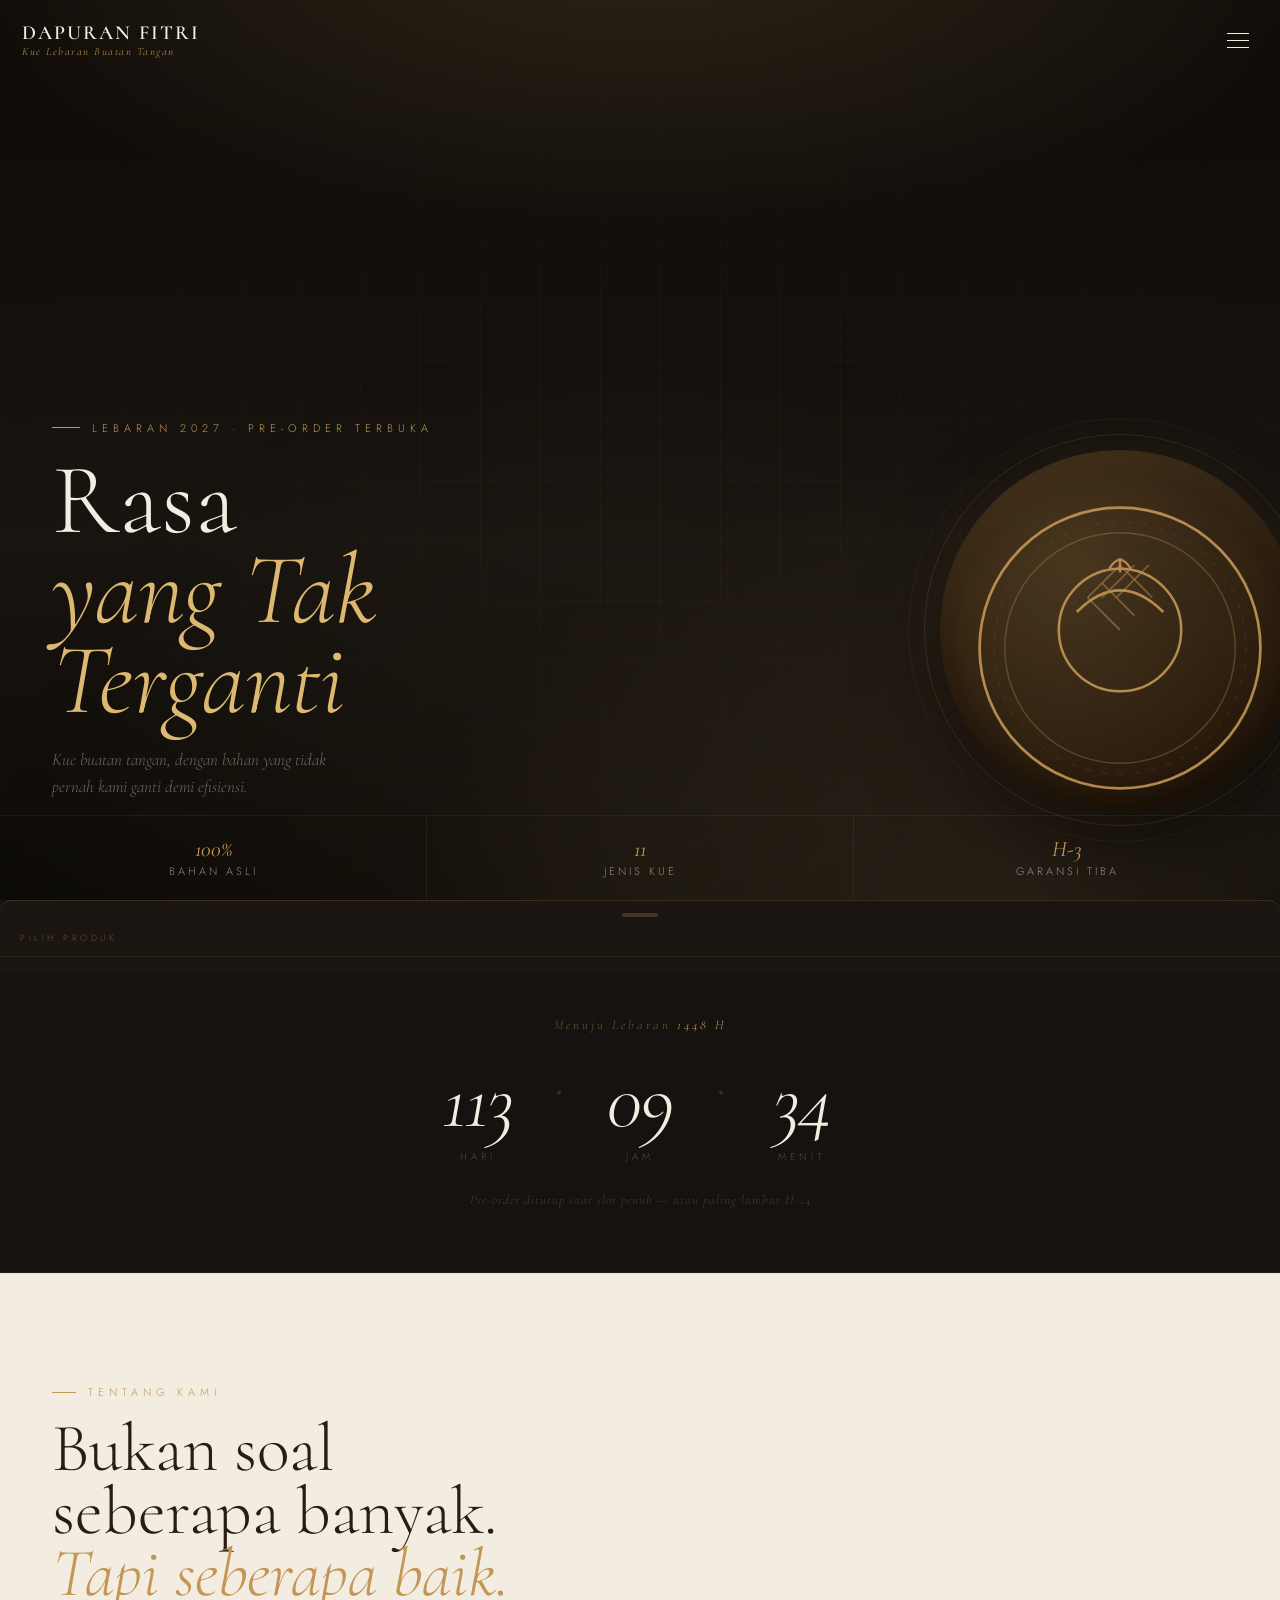
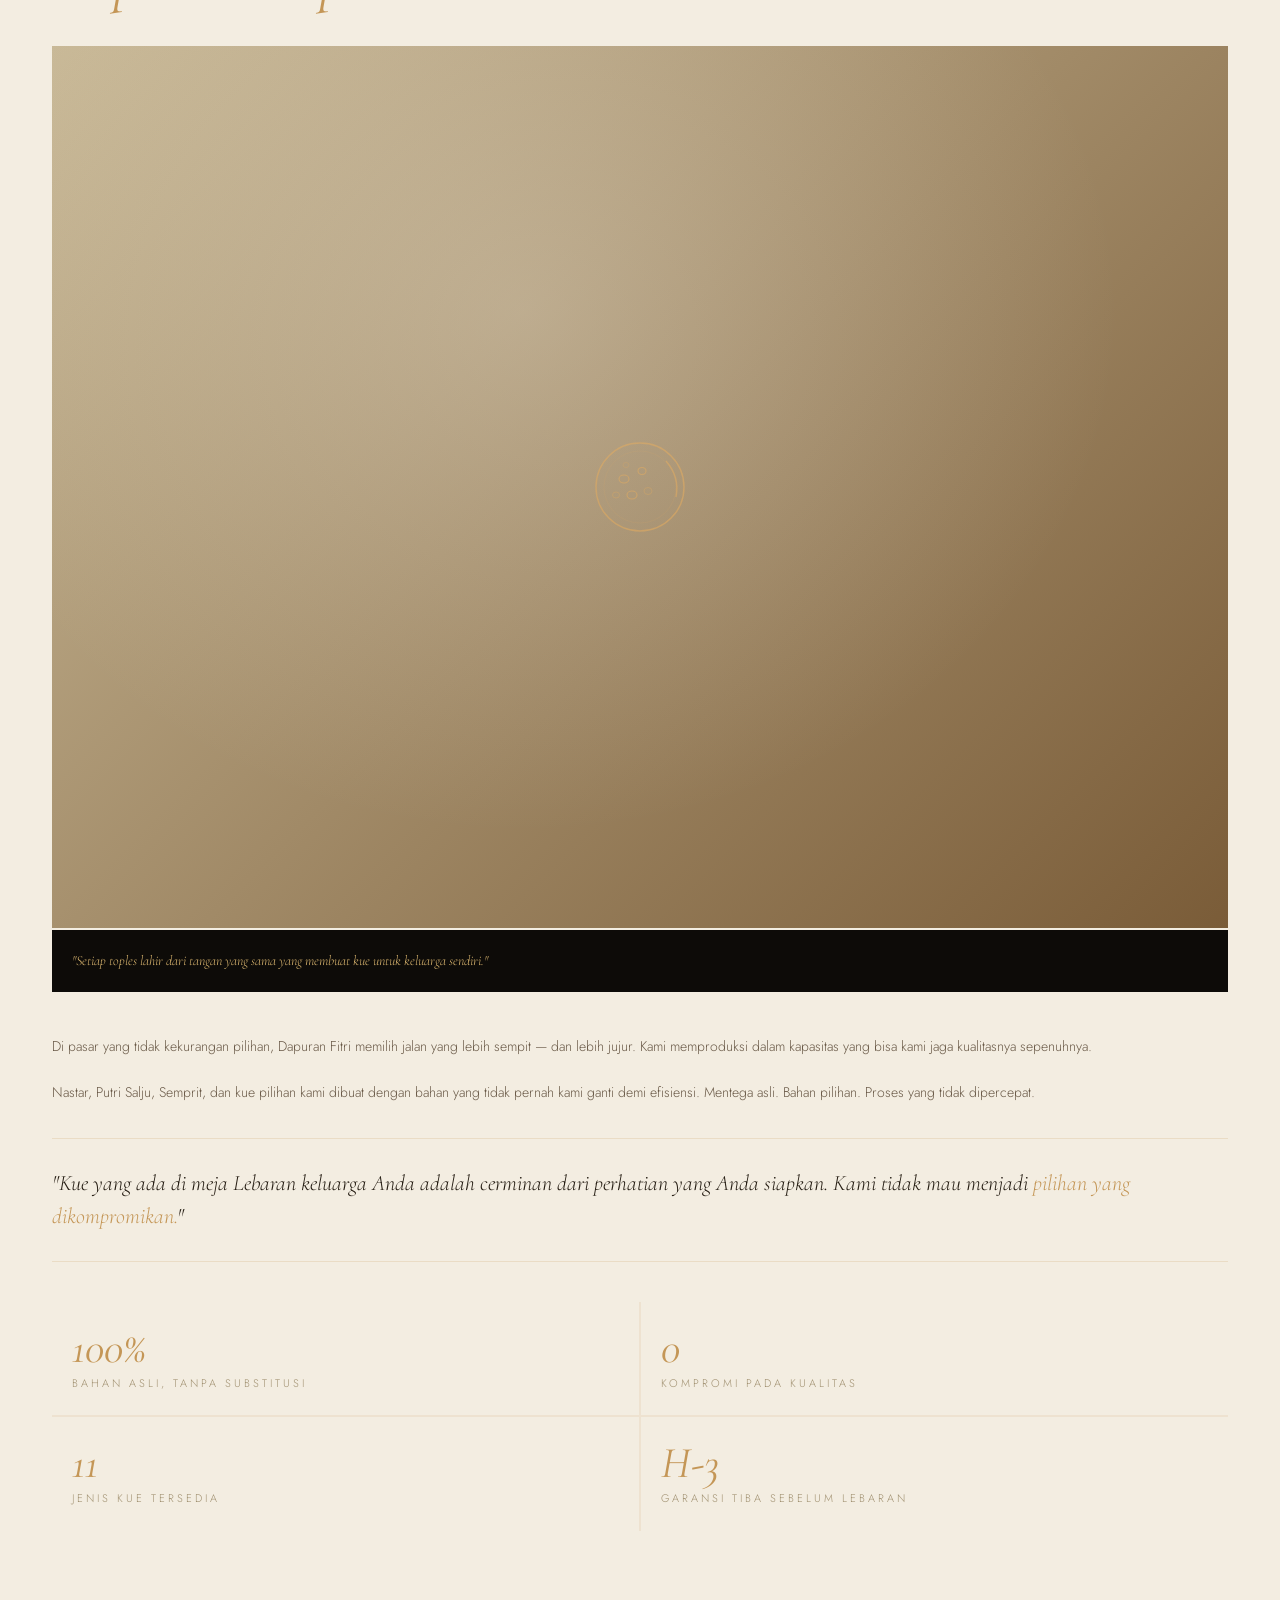
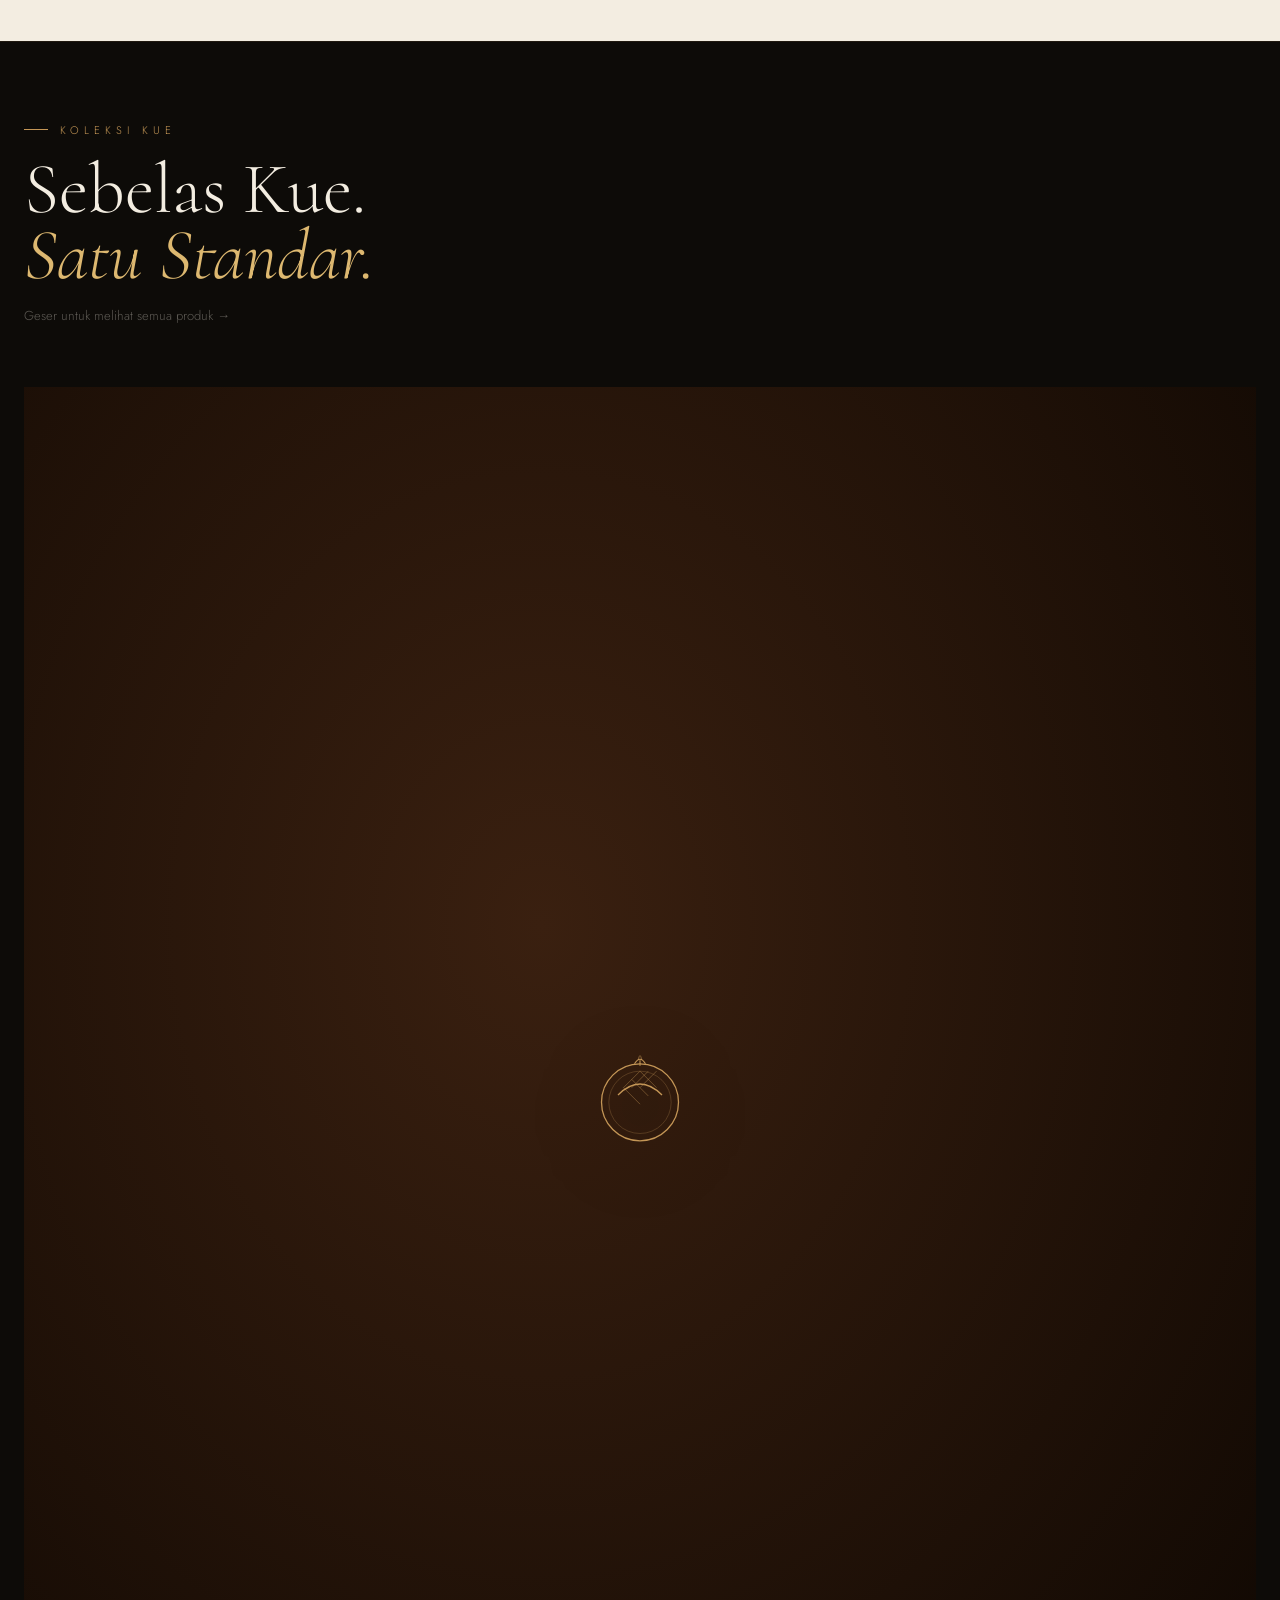
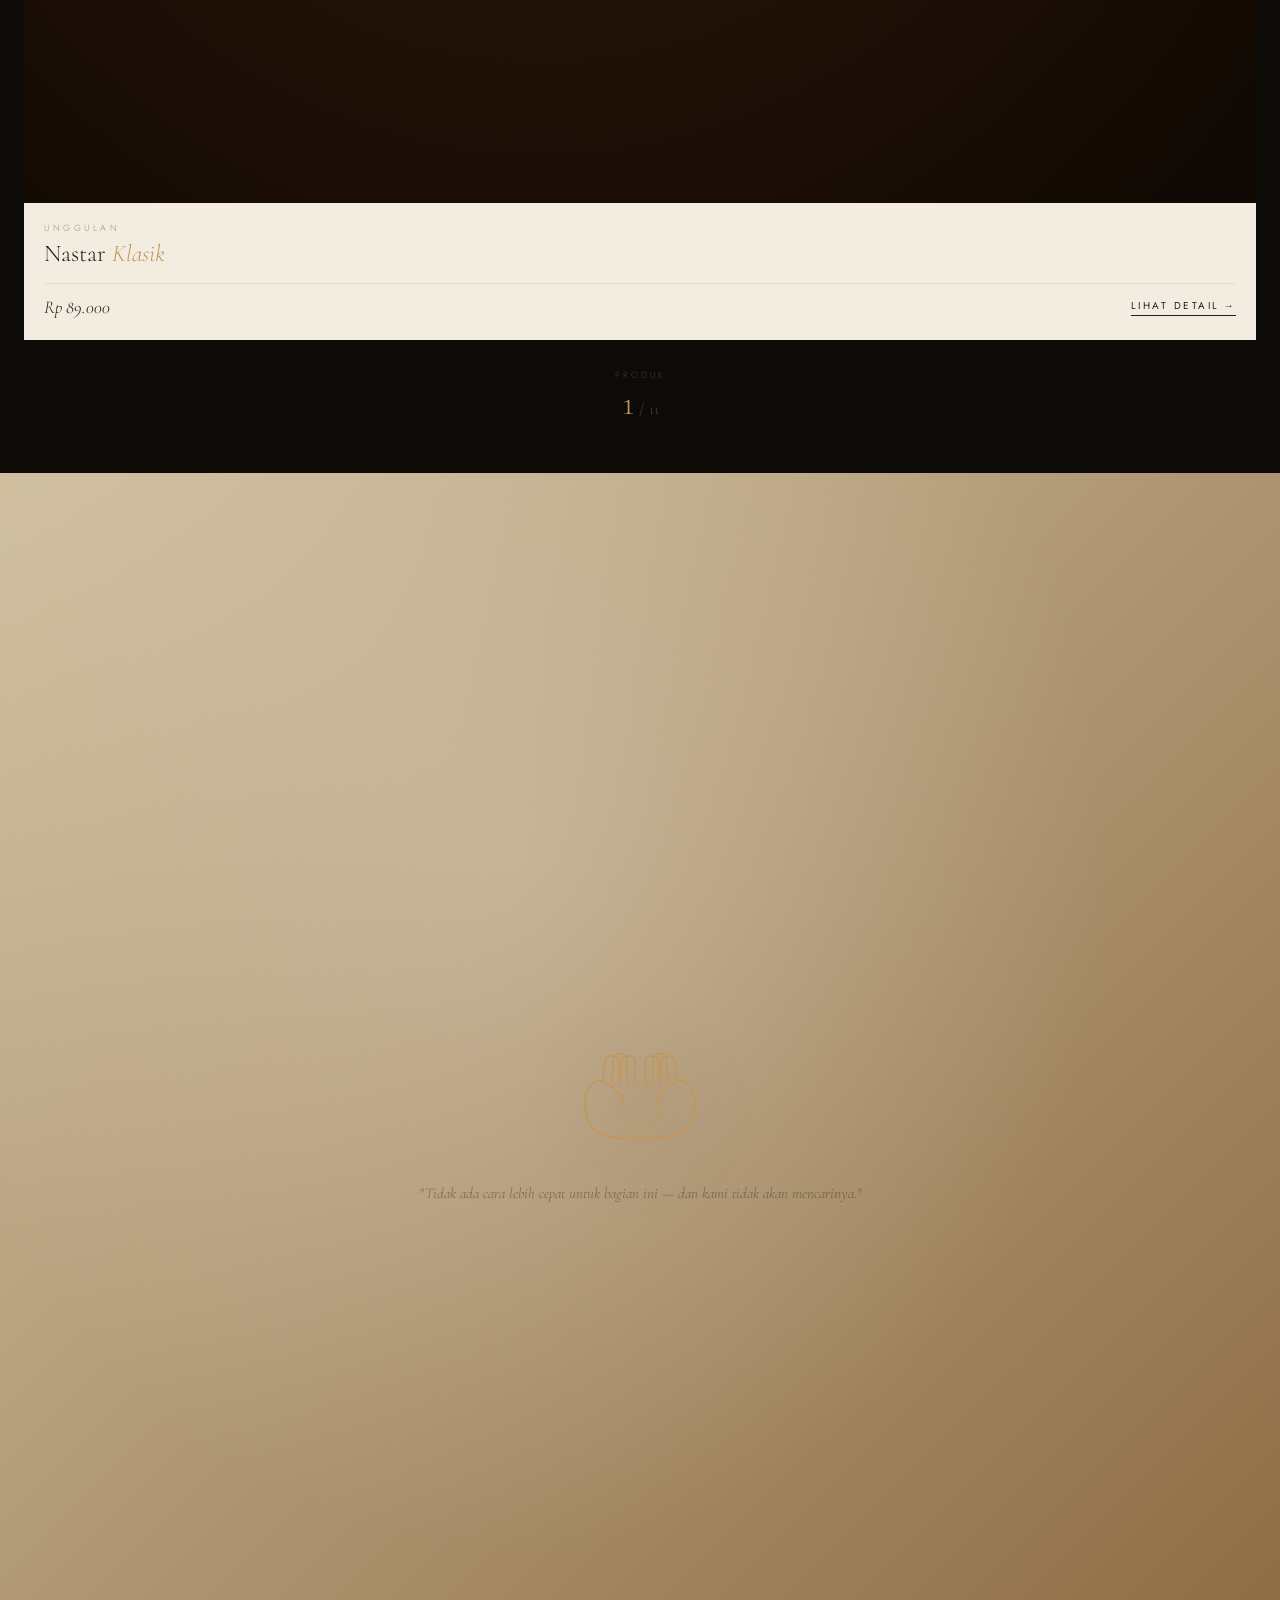
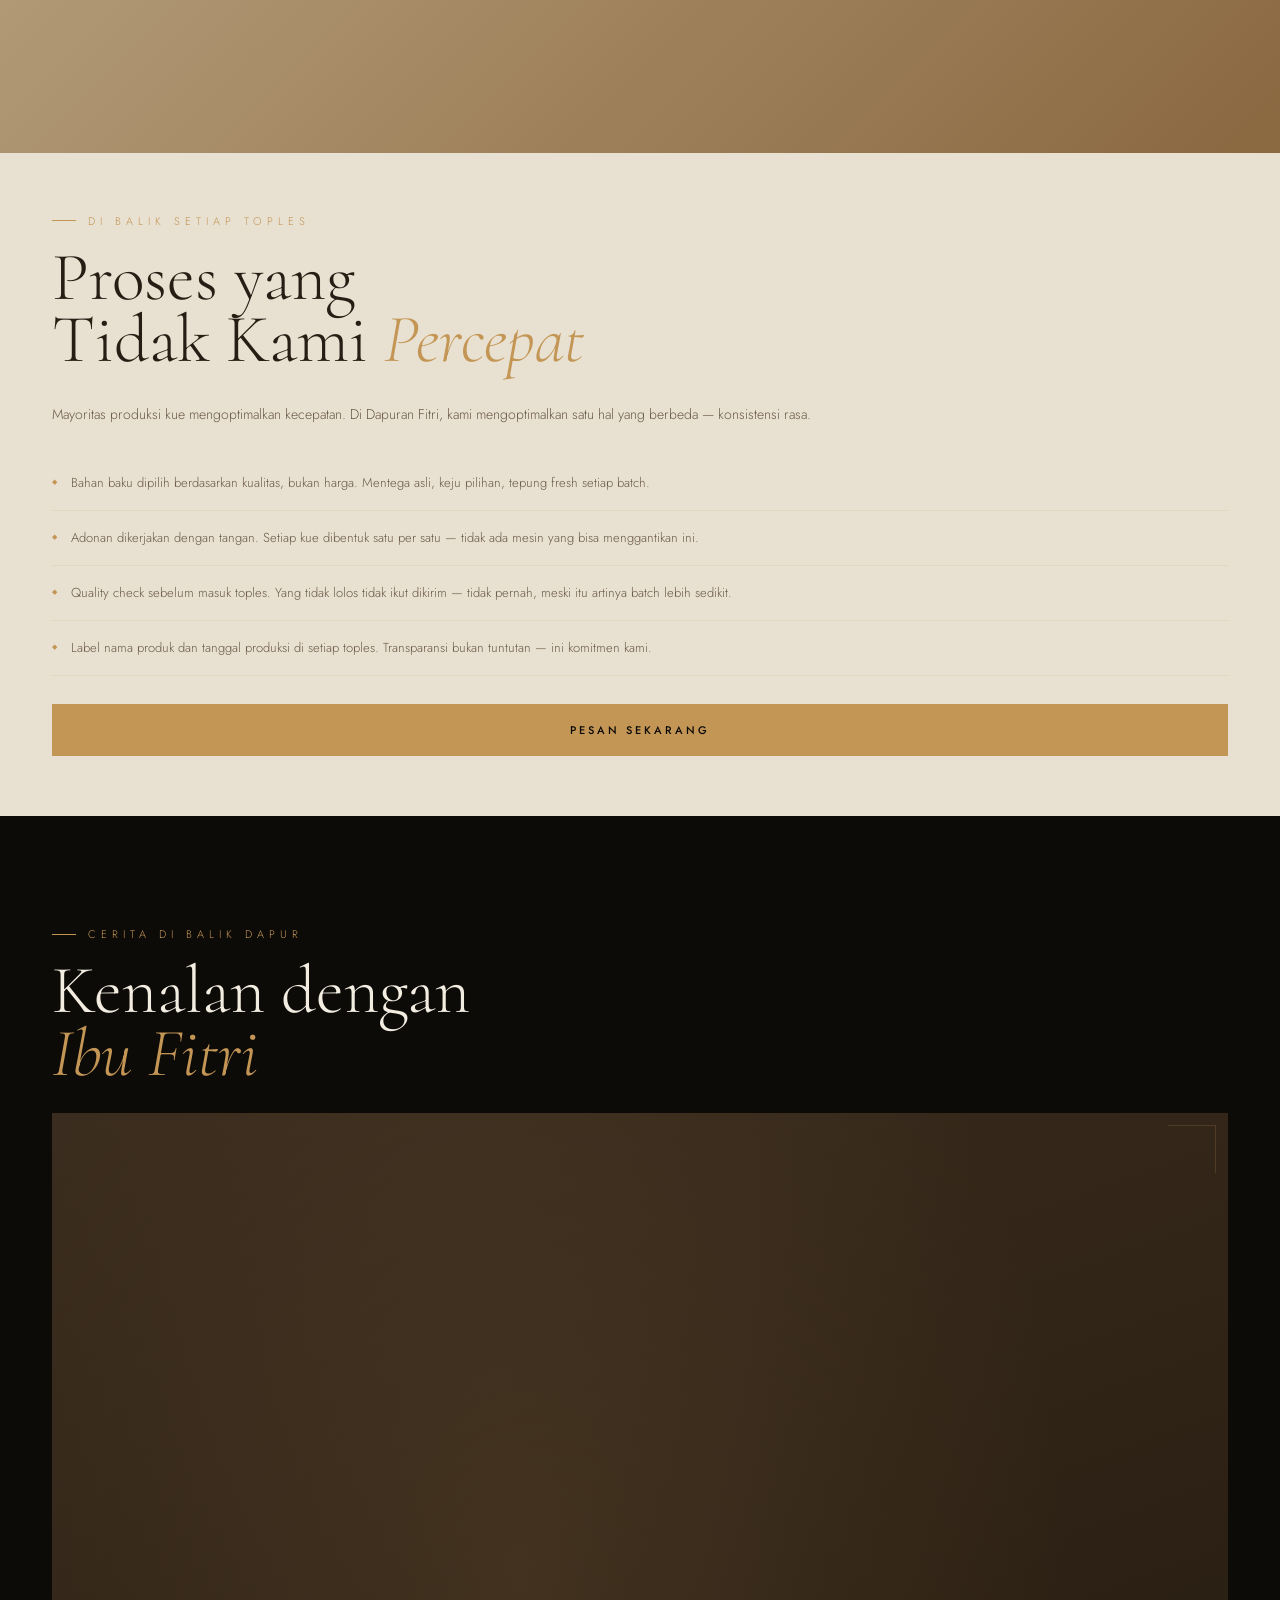
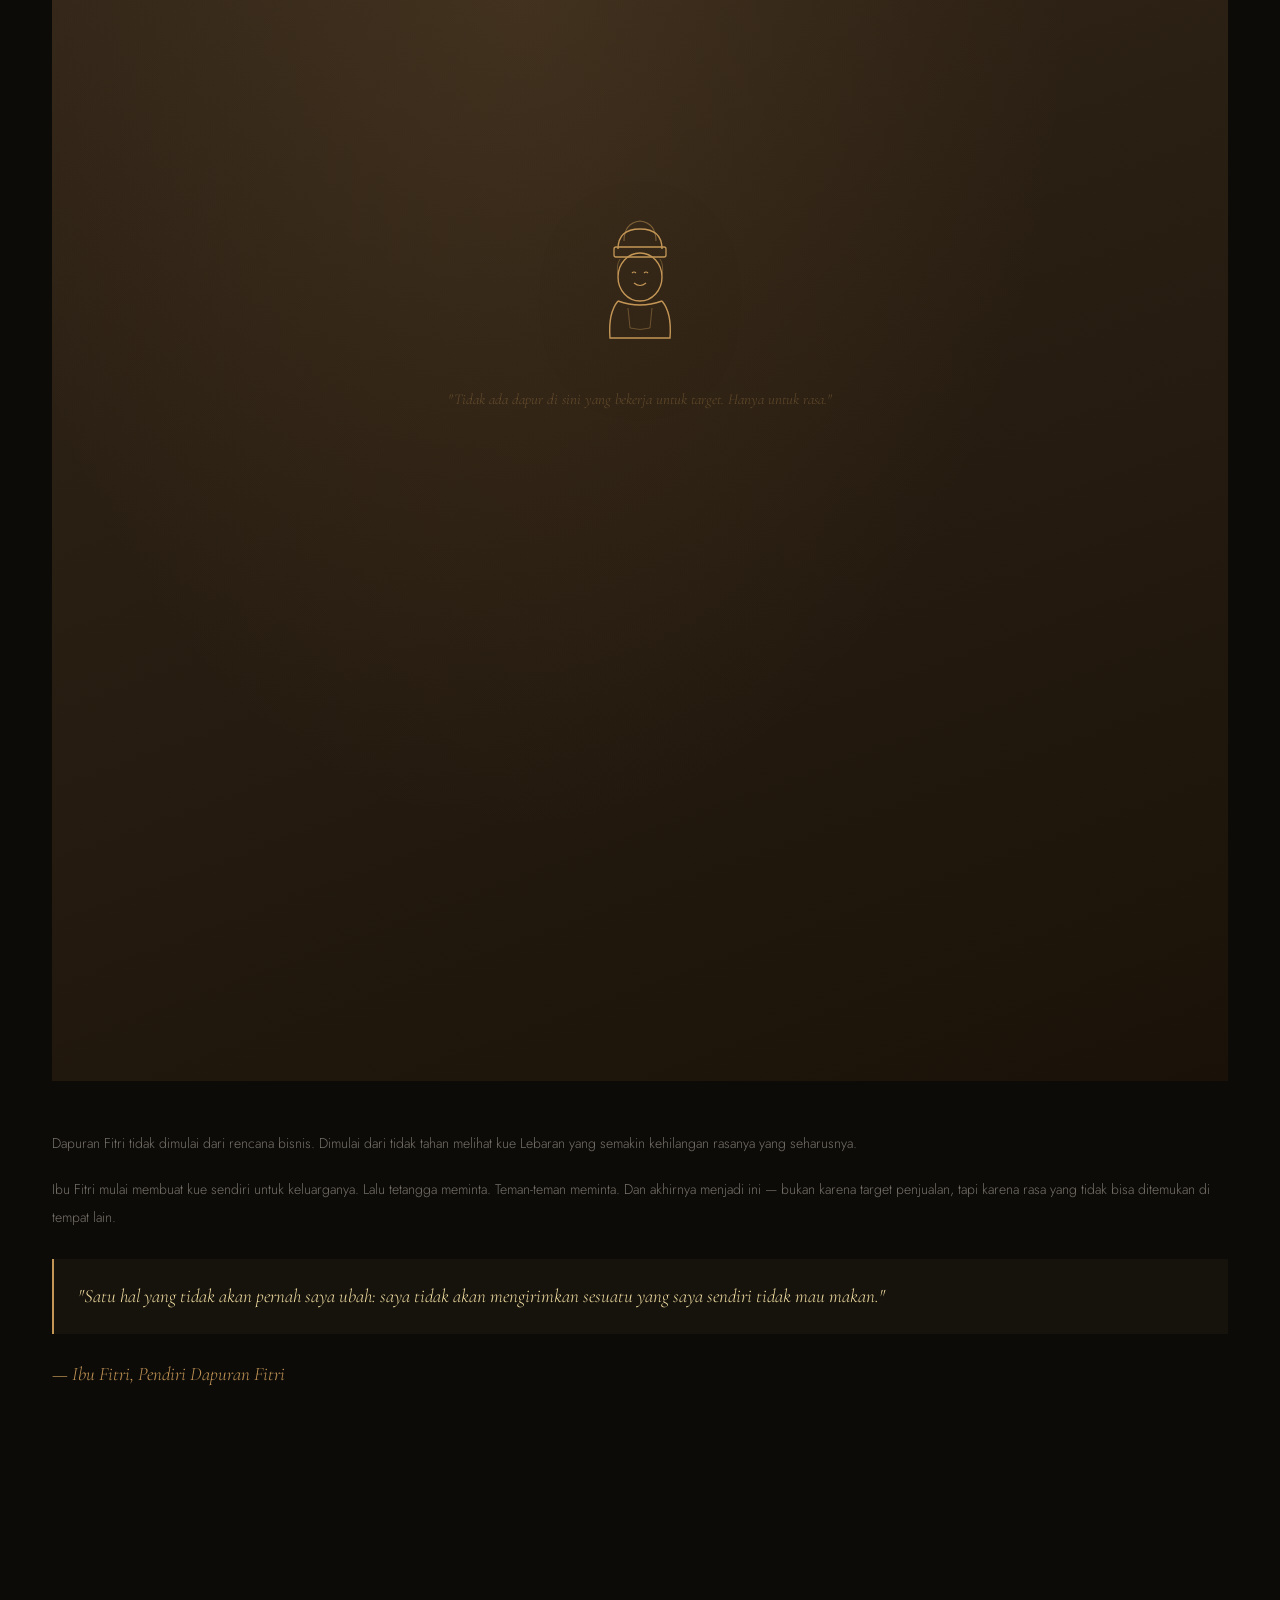
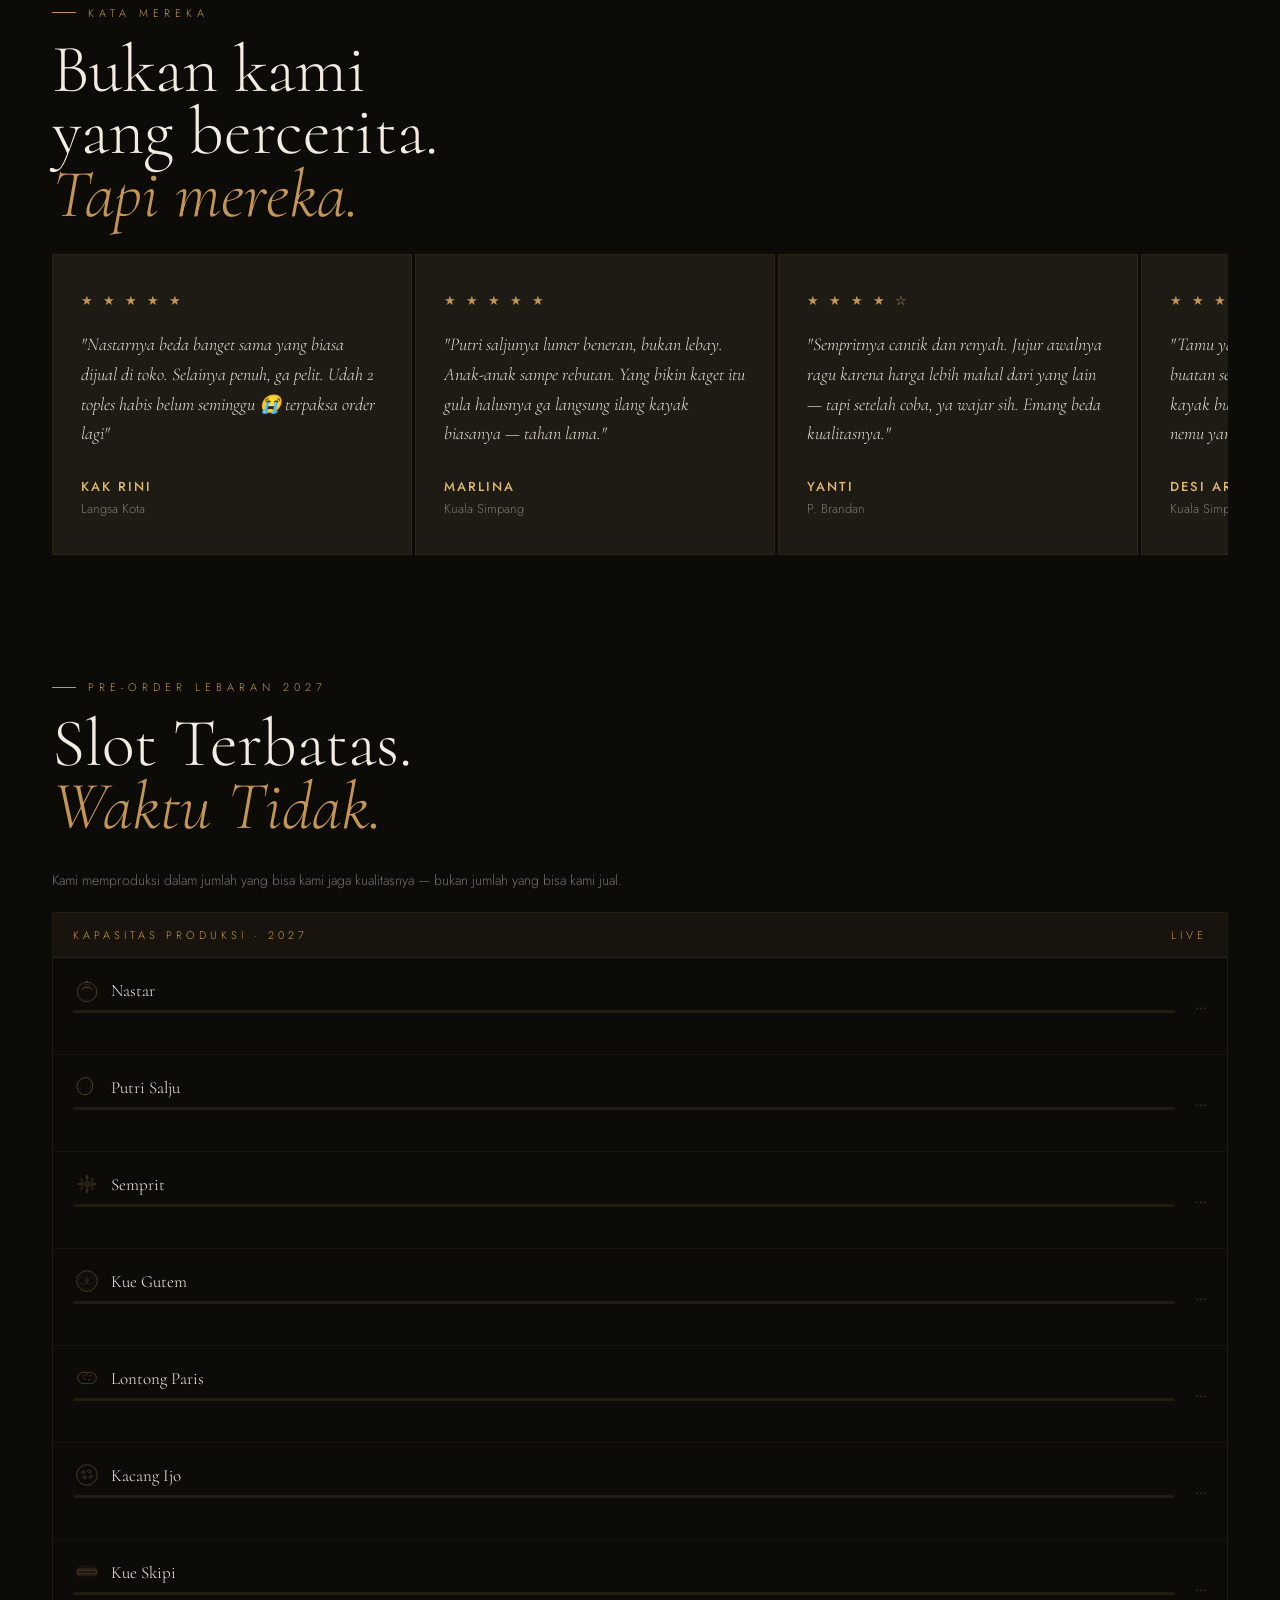
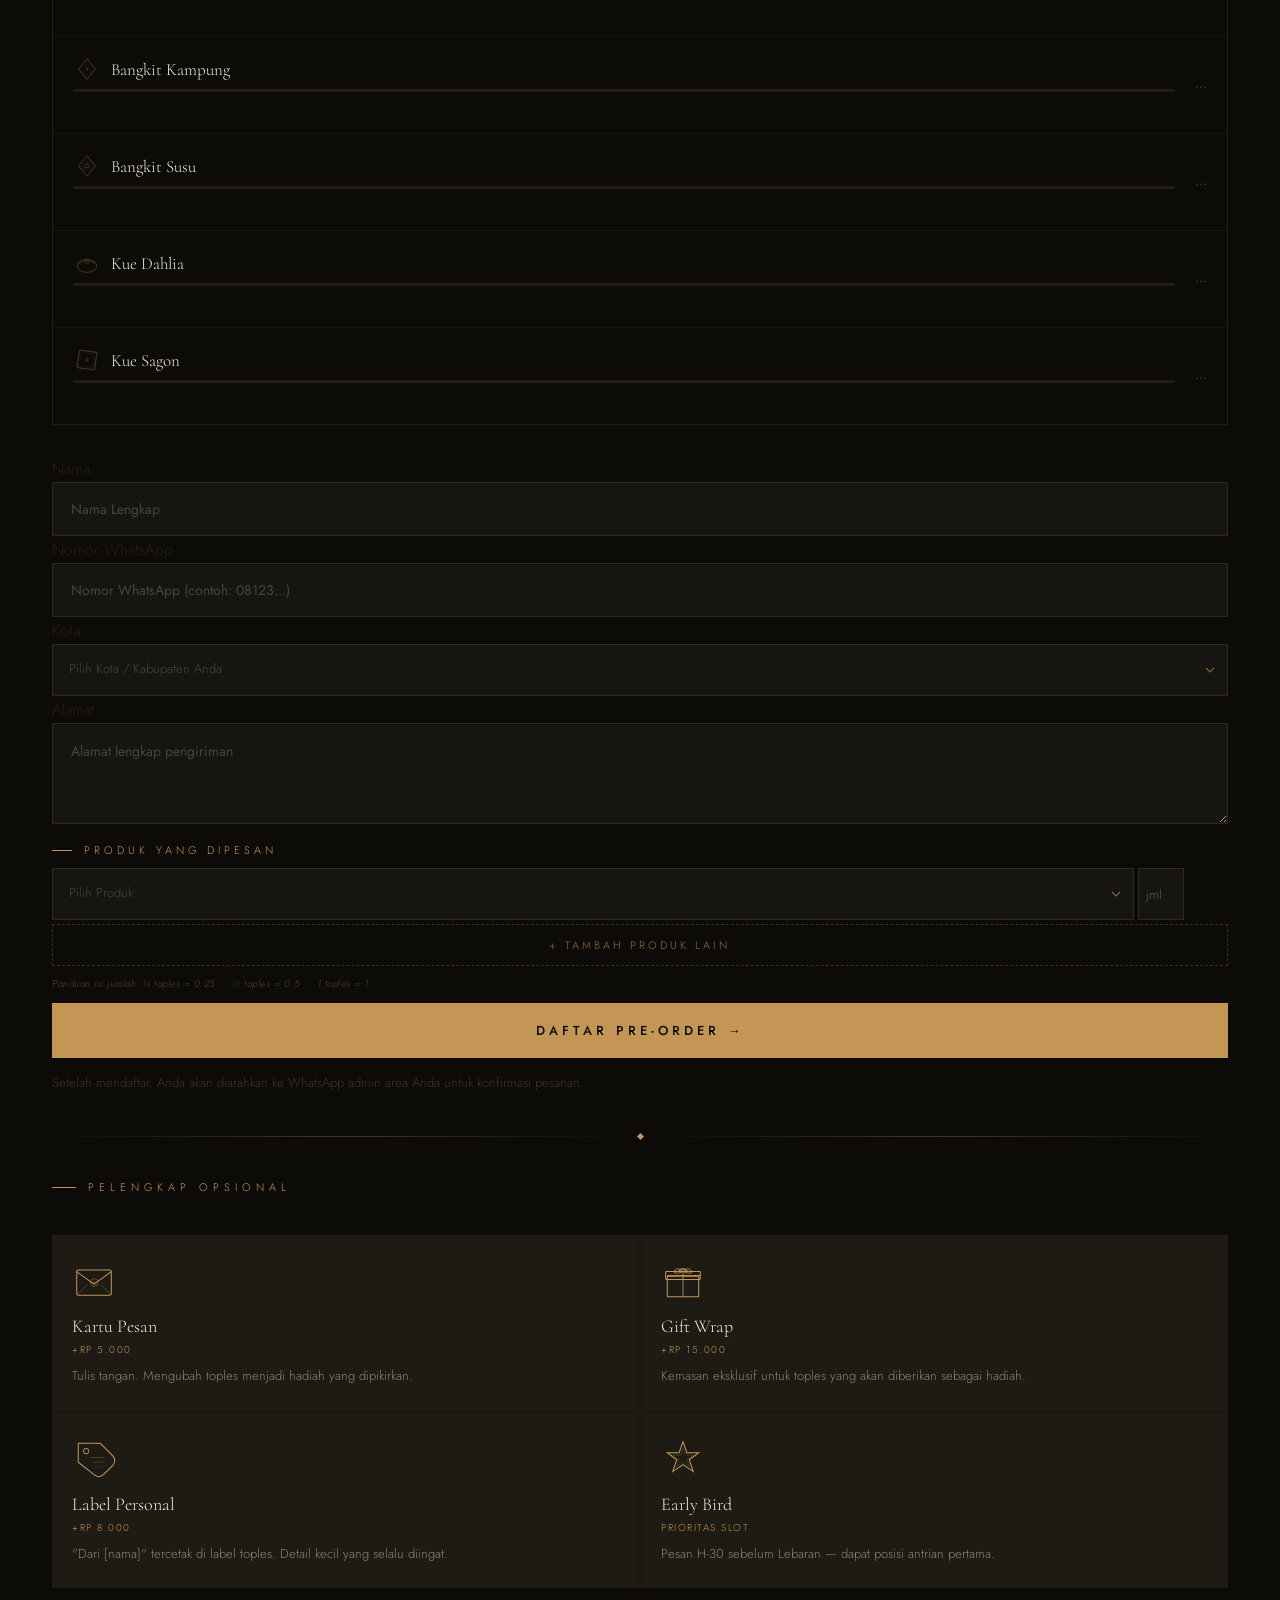
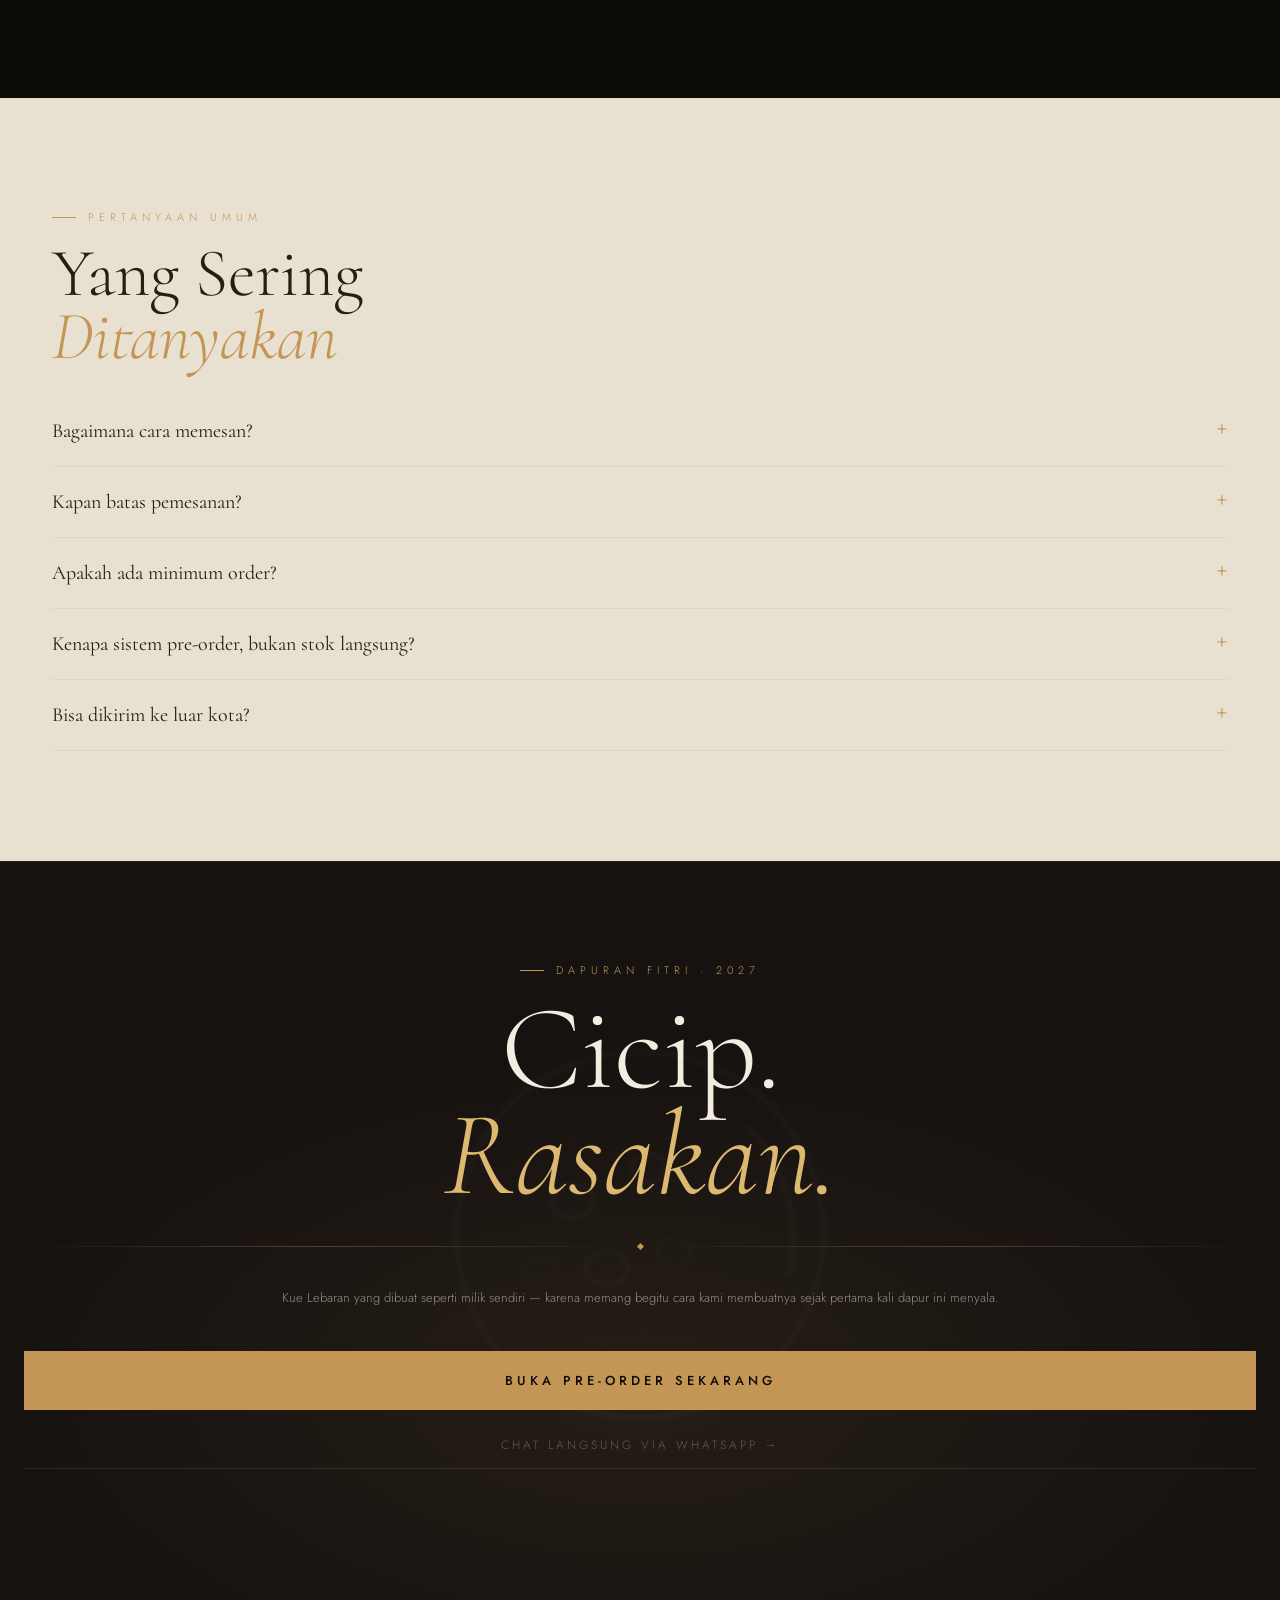
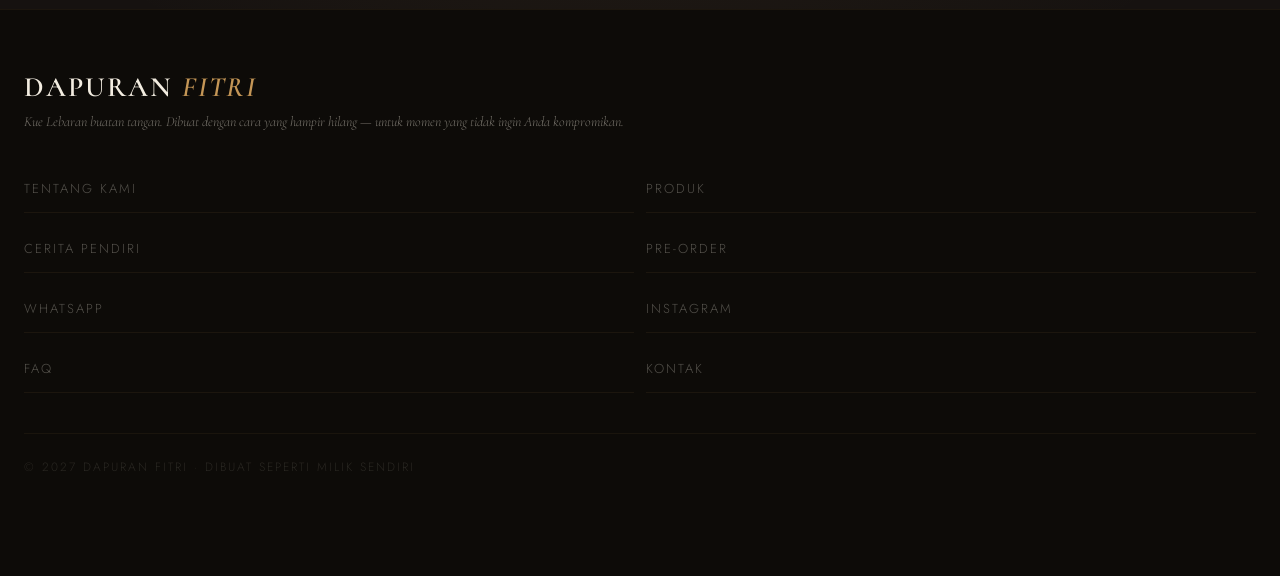
==== commit 2713dd99: "Add files via upload" ====
--- a/index.html
+++ b/index.html
@@ -770,12 +770,21 @@
 
     <!-- Kota — menentukan admin WA -->
     <label class="sr-only" for="fKota">Kota</label>
-    <select class="form-input form-select" id="fKota" name="kota" required onchange="recalcTotal()">
-      <option value="" disabled selected>Pilih Kota / Kabupaten Anda</option>
-      <option value="Langsa">Langsa</option>
-      <option value="Kuala Simpang">Kuala Simpang</option>
-      <option value="P. Brandan">P. Brandan</option>
-    </select>
+    <input type="hidden" id="fKota" name="kota">
+    <div class="prod-dropdown-trigger kota-trigger" id="kotaTrigger"
+      onclick="openKotaDropdown()" role="button" tabindex="0" aria-label="Pilih kota pengiriman">
+      <span class="prod-dropdown-trigger-name placeholder" id="kotaTriggerName">Pilih Kota / Kabupaten Anda</span>
+      <span class="prod-dropdown-trigger-price" id="kotaTriggerSub"></span>
+    </div>
+
+    <!-- Kota Custom Dropdown Sheet -->
+    <div class="prod-dropdown-overlay" id="kotaDropdownOverlay" onclick="closeKotaDropdown()"></div>
+    <div class="prod-dropdown-sheet" id="kotaDropdownSheet">
+      <div class="prod-dropdown-sheet-handle"></div>
+      <div class="prod-dropdown-sheet-title">Pilih Kota / Kabupaten</div>
+      <div class="prod-dropdown-list" id="kotaDropdownList"></div>
+      <div class="prod-dropdown-safe-area"></div>
+    </div>
 
     <!-- Alamat -->
     <label class="sr-only" for="fAlamat">Alamat</label>
@@ -1078,18 +1087,16 @@
         // Simpan ke global shipping map: { 'Langsa': 30000, 'Kuala Simpang': 25000, ... }
         zones.forEach(z => { window._shippingMap[z.city_name] = z.surcharge; });
 
-        // Update label dropdown kota — tampilkan ongkir
-        const kotaSelect = document.getElementById('fKota');
-        if (kotaSelect) {
-          Array.from(kotaSelect.options).forEach(opt => {
-            if (!opt.value) return;
-            const ongkir = window._shippingMap[opt.value];
-            if (ongkir !== undefined) {
-              opt.textContent = ongkir > 0
-                ? `${opt.value}  (+Rp ${Number(ongkir).toLocaleString('id-ID')} ongkir)`
-                : `${opt.value}  (gratis ongkir)`;
-            }
-          });
+        // Update sub-label kota trigger jika sudah ada kota terpilih
+        const kotaVal = document.getElementById('fKota')?.value;
+        const kotaSubEl = document.getElementById('kotaTriggerSub');
+        if (kotaVal && kotaSubEl) {
+          const ongkir = window._shippingMap[kotaVal];
+          if (ongkir !== undefined) {
+            kotaSubEl.textContent = ongkir > 0
+              ? `+Rp ${Number(ongkir).toLocaleString('id-ID')} ongkir`
+              : 'gratis ongkir';
+          }
         }
 
         if (typeof recalcTotal === 'function') recalcTotal();
@@ -1102,6 +1109,5 @@
     loadPricesFromDB();
     loadShippingZones();
   </script>
-  
 </body>
-</html>
+</html>
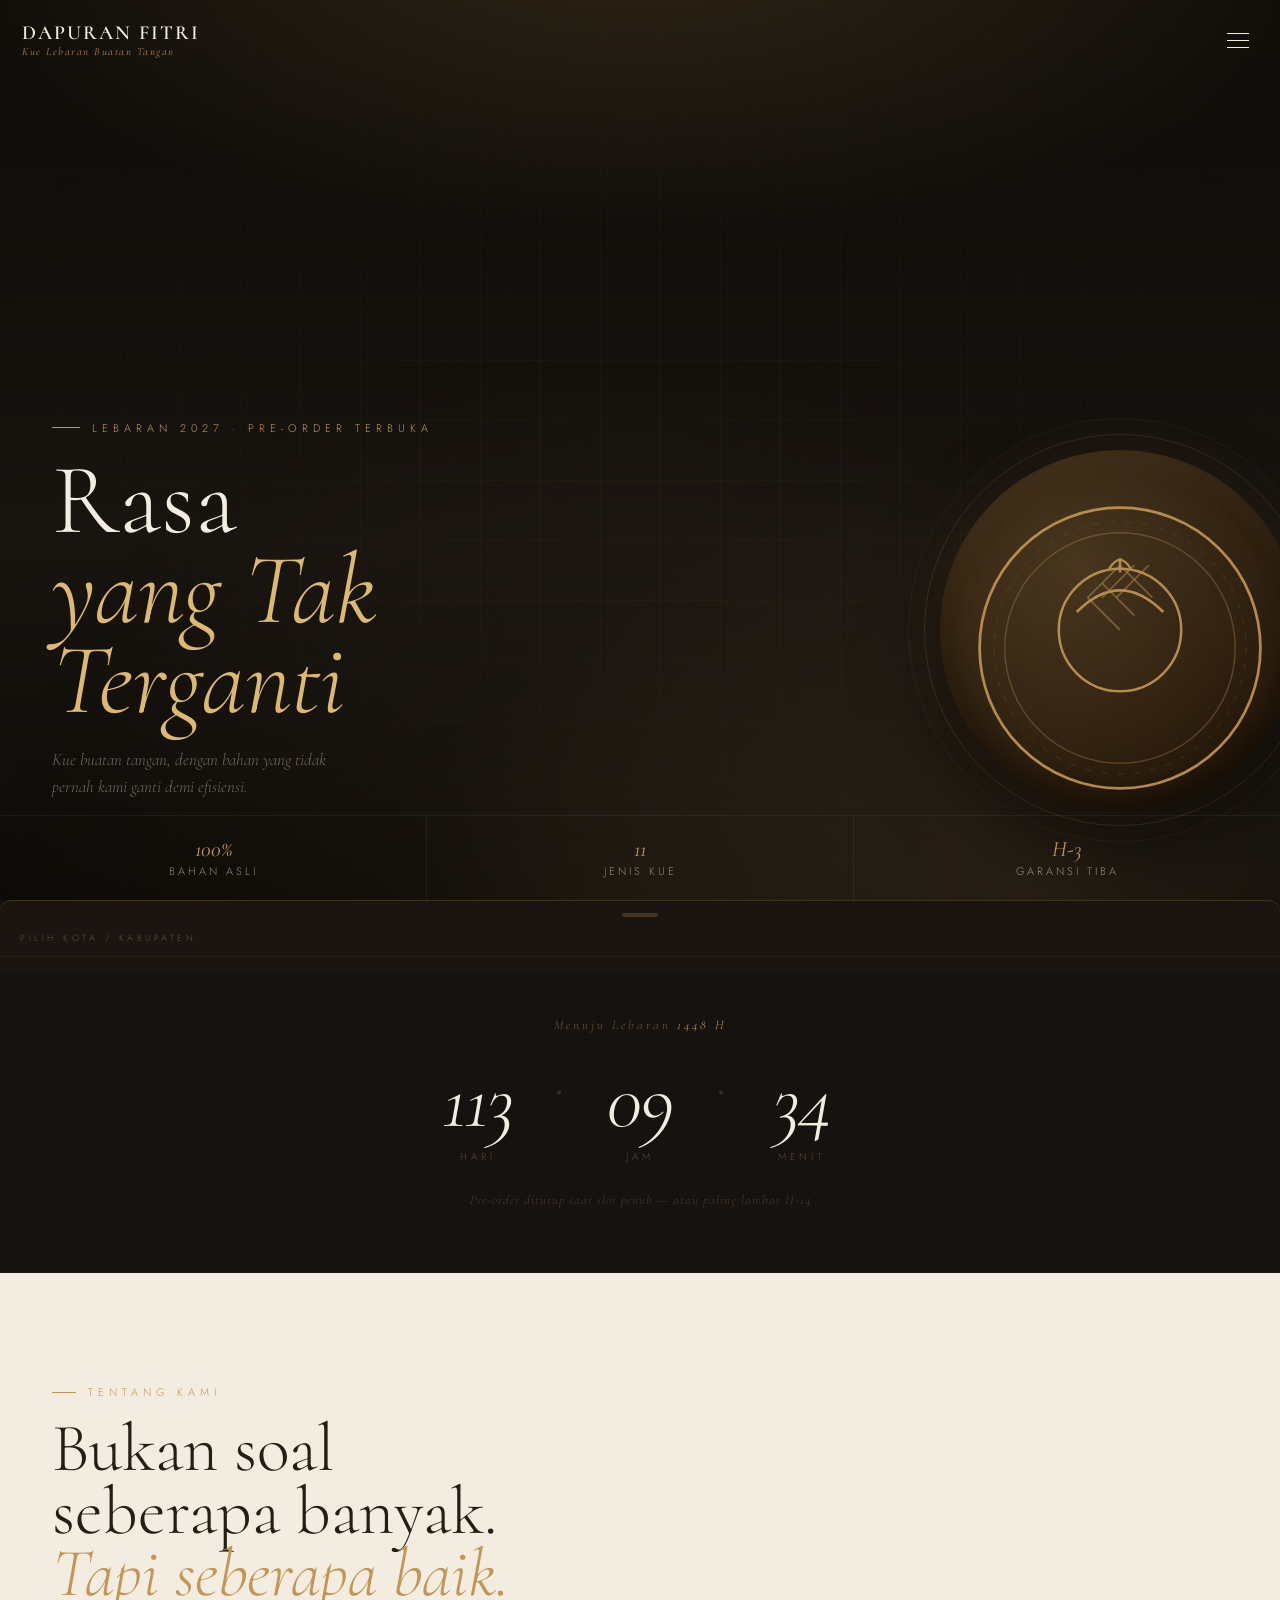
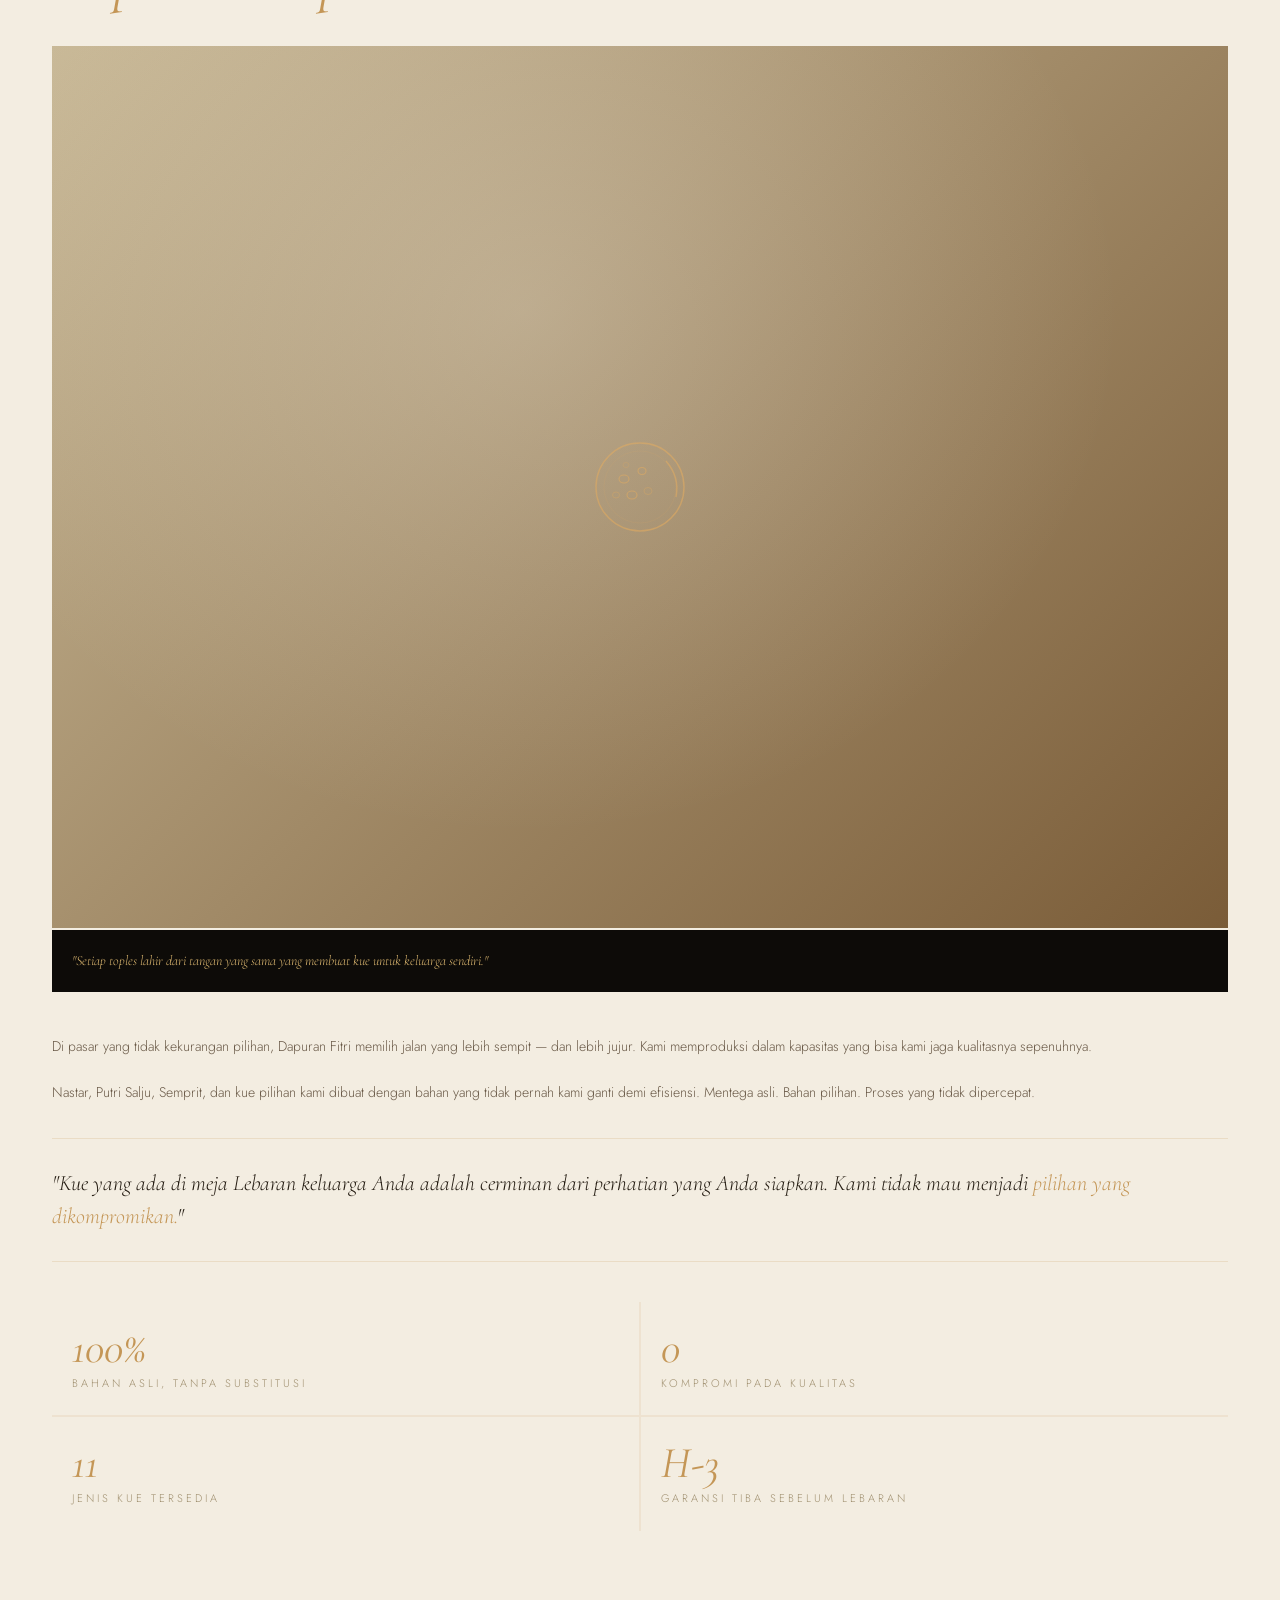
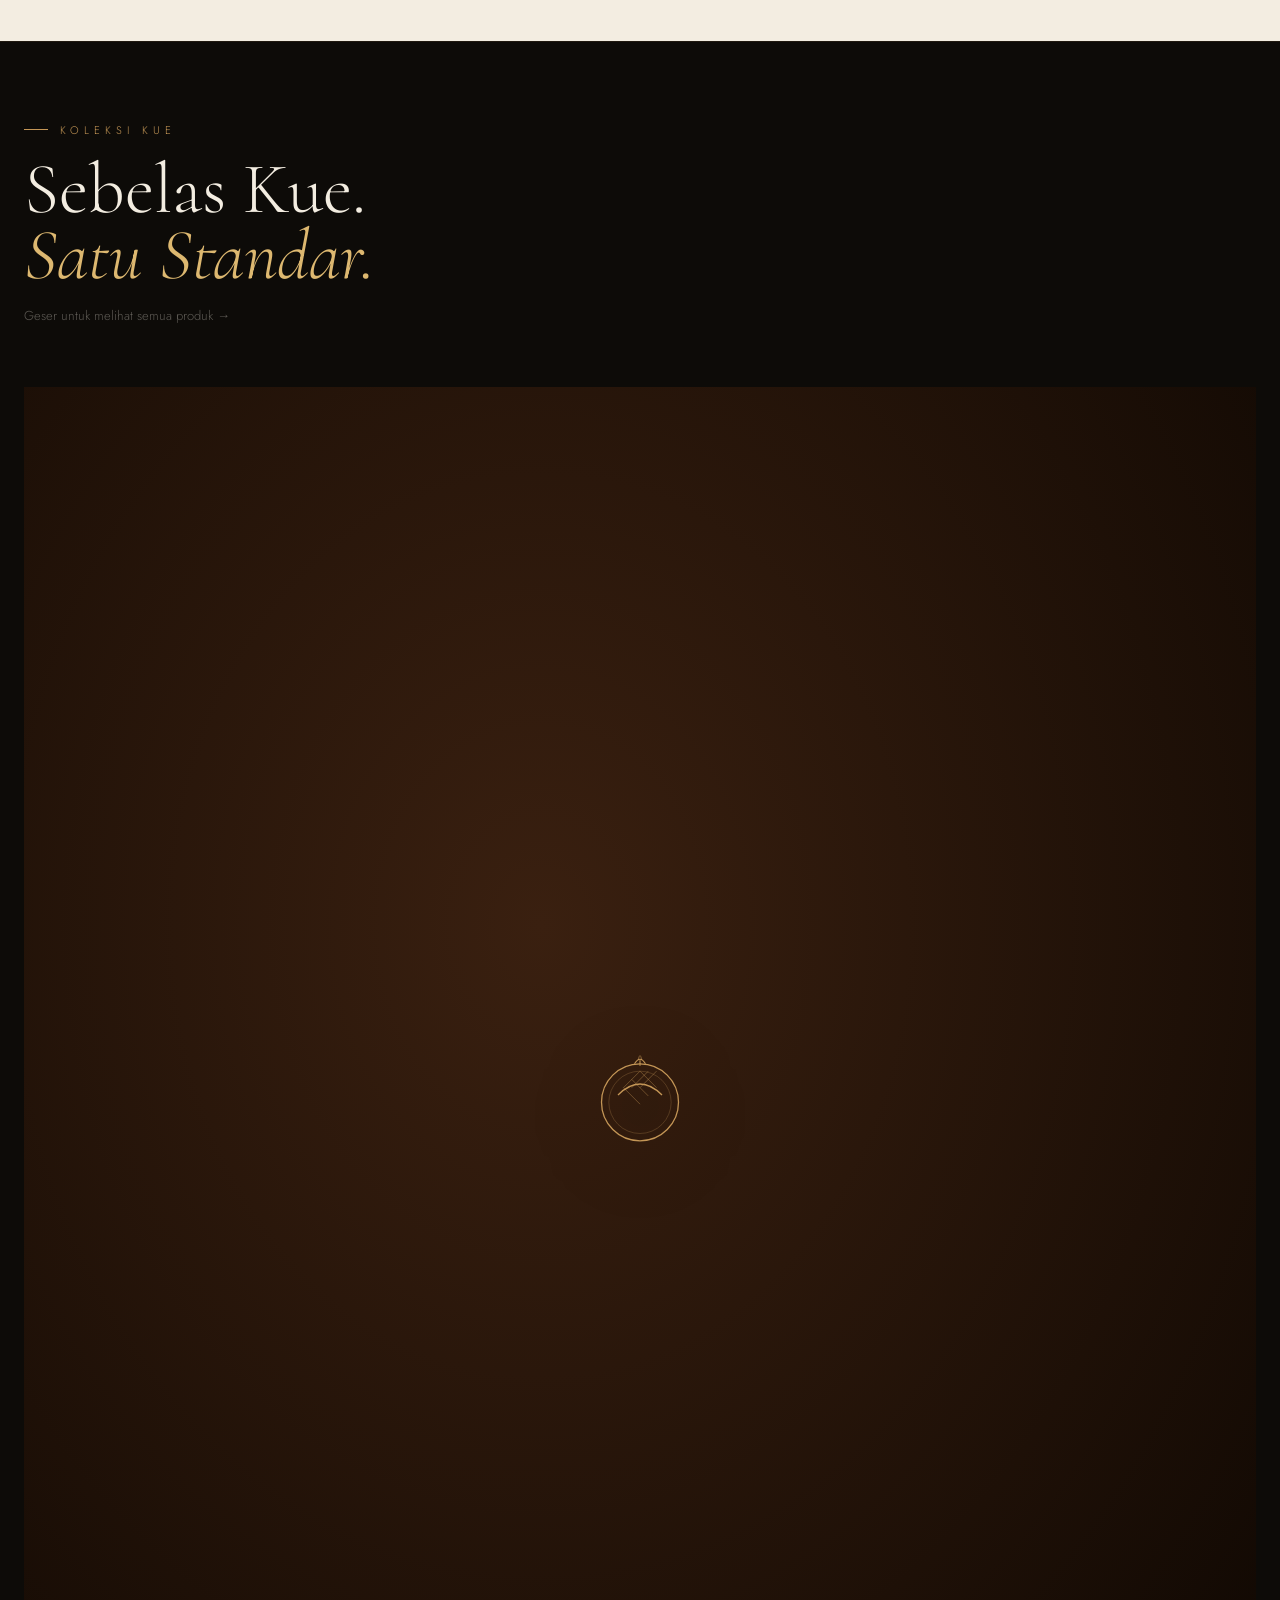
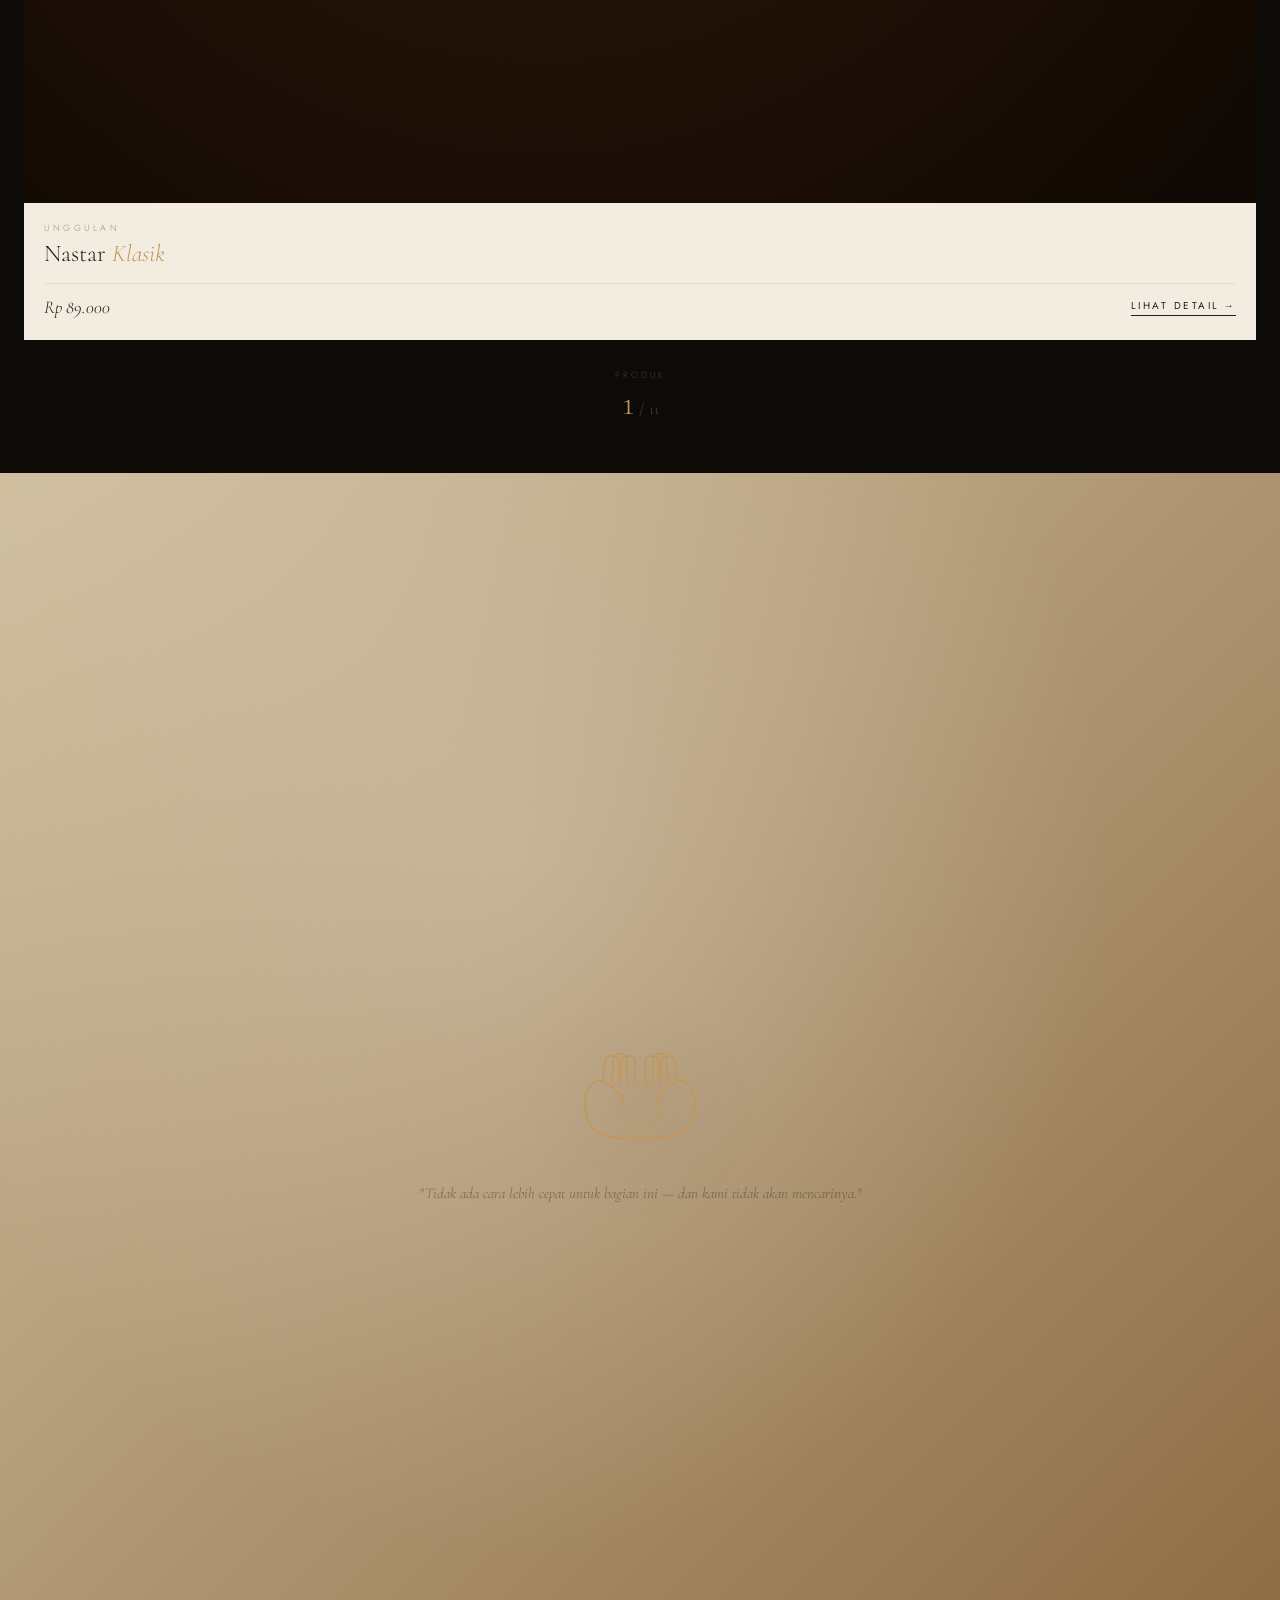
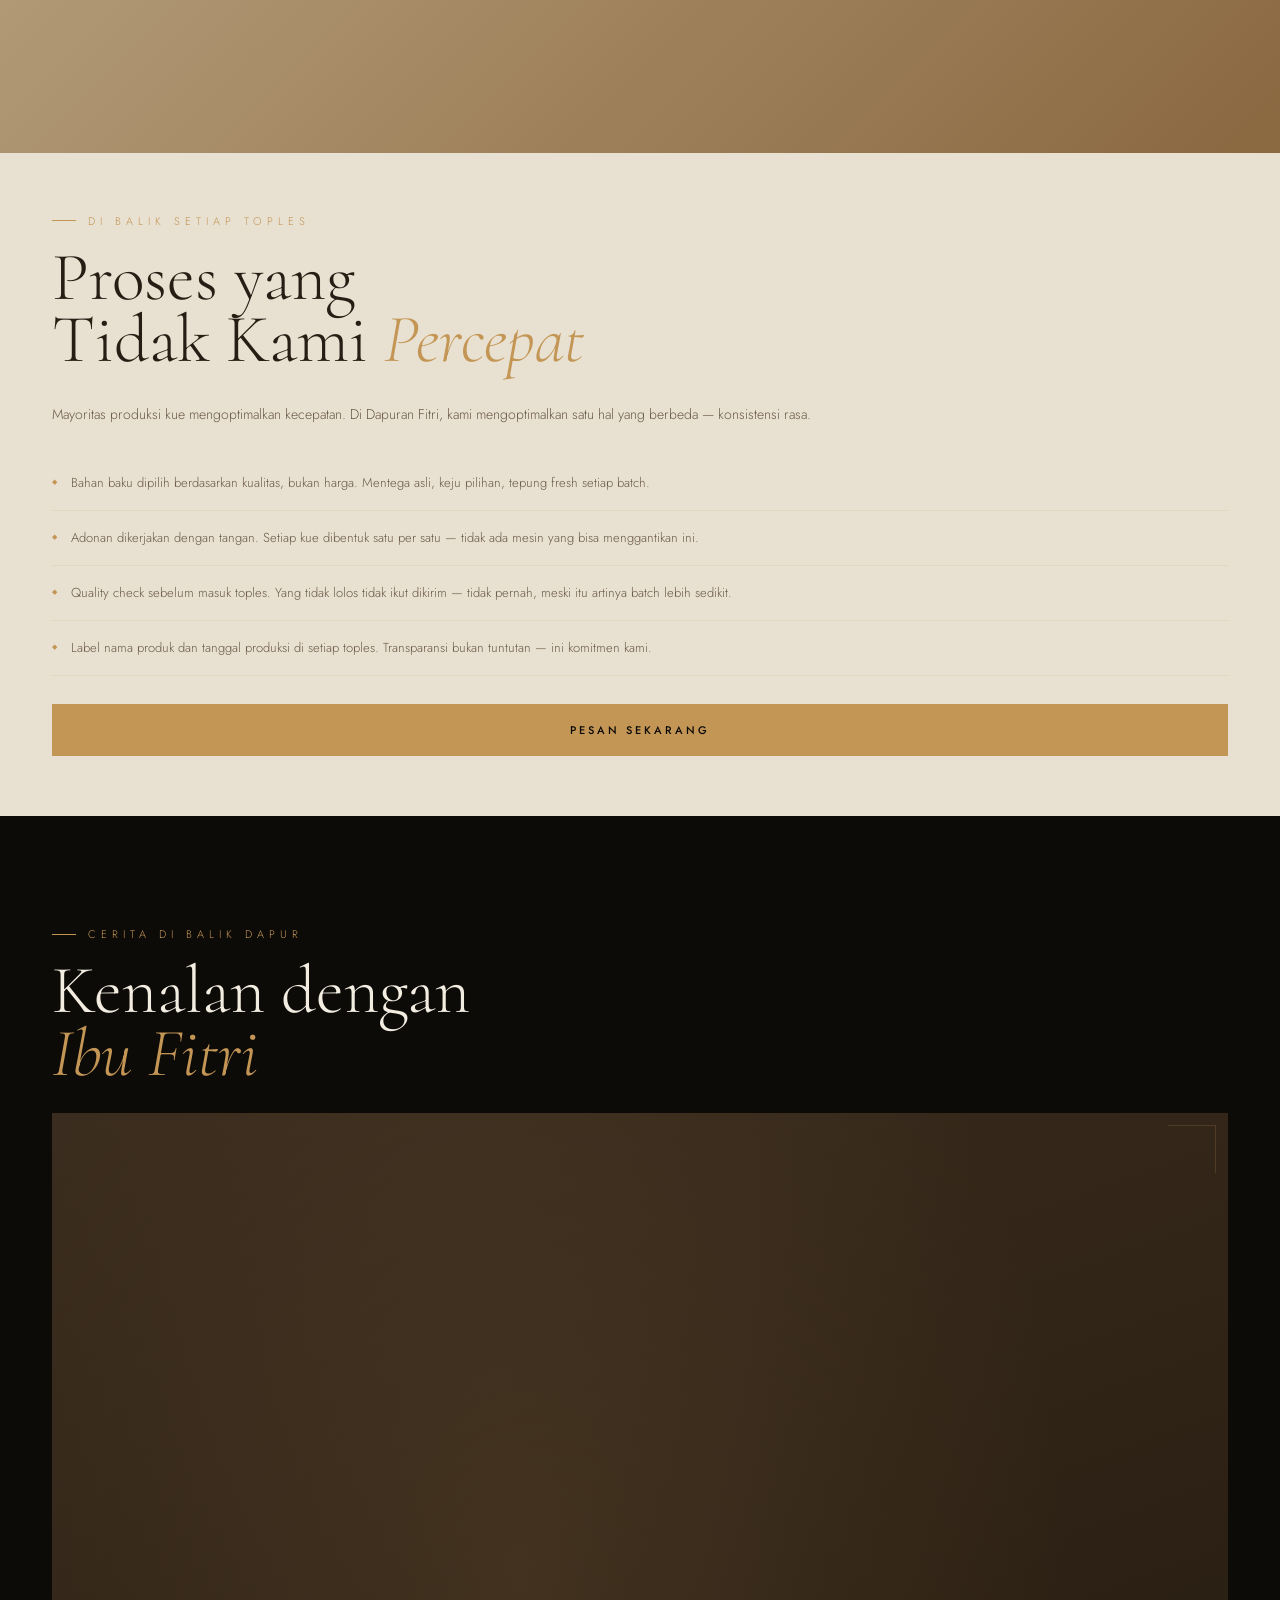
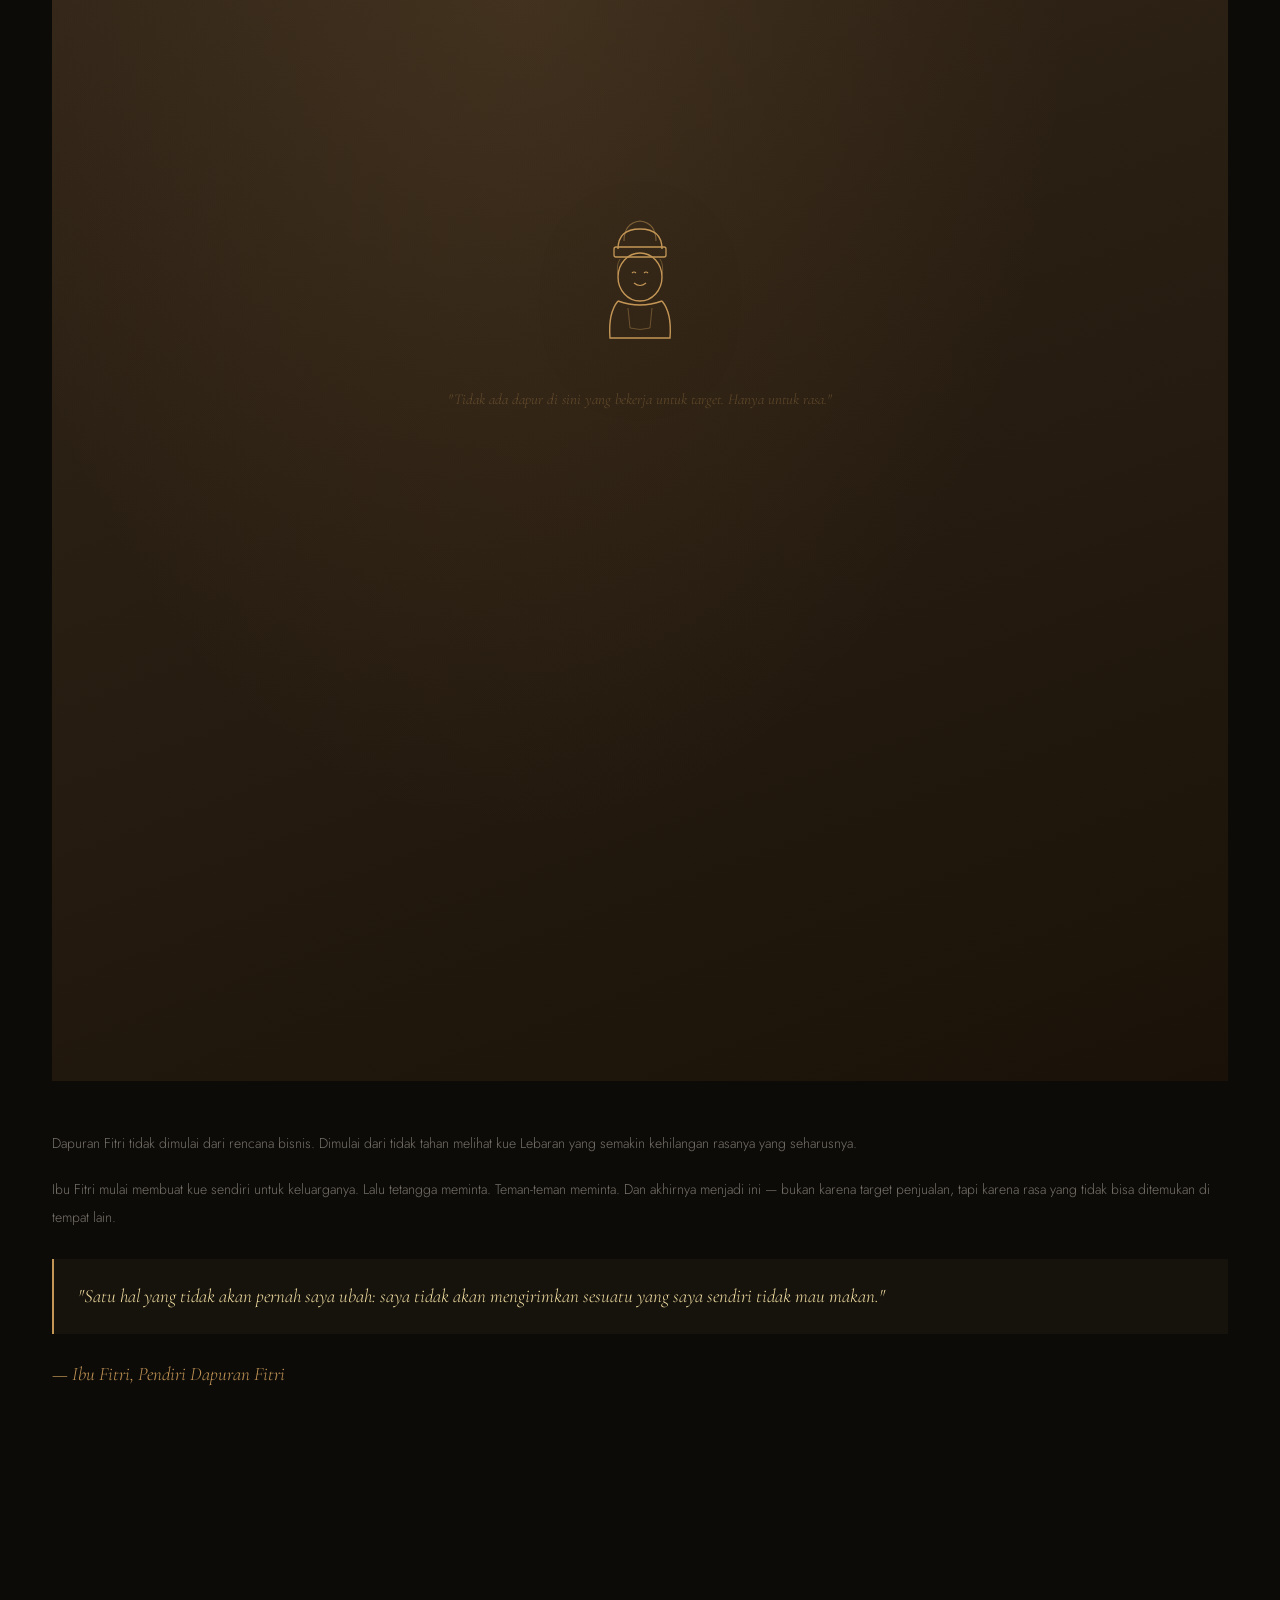
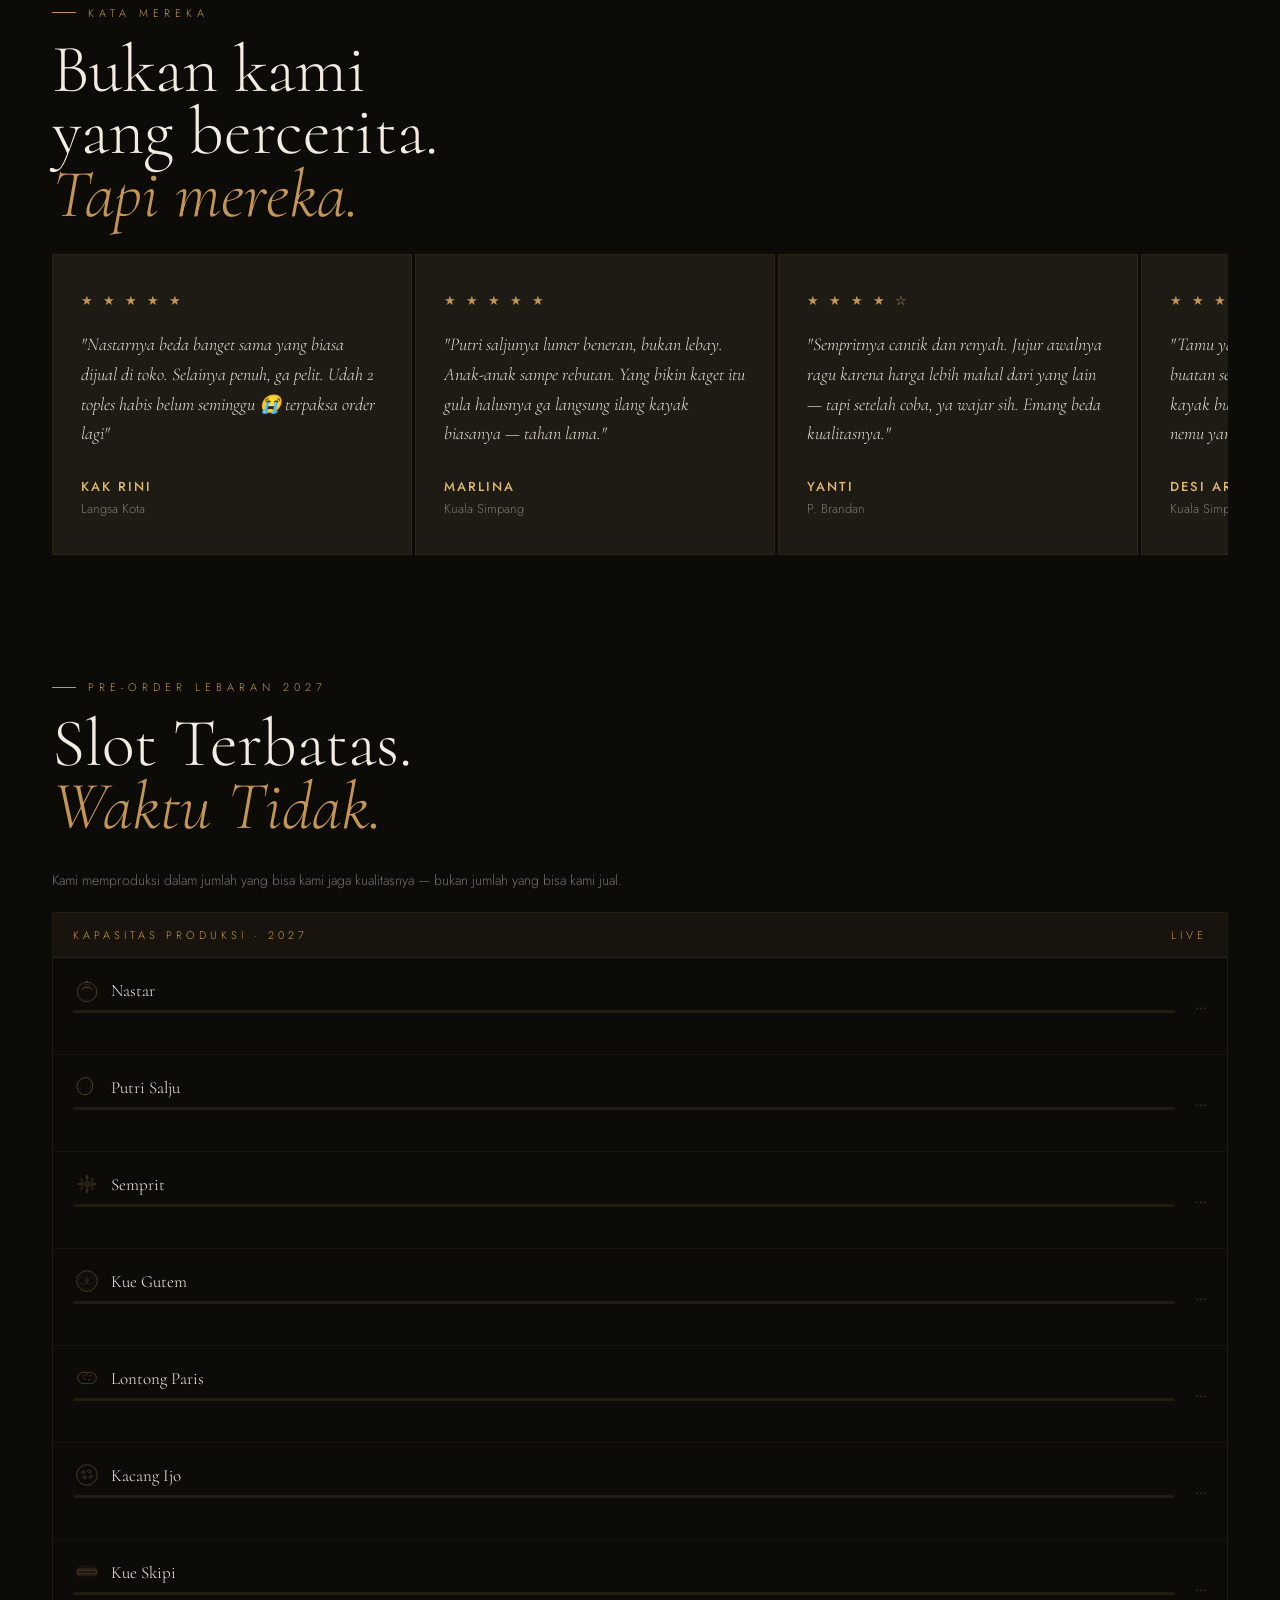
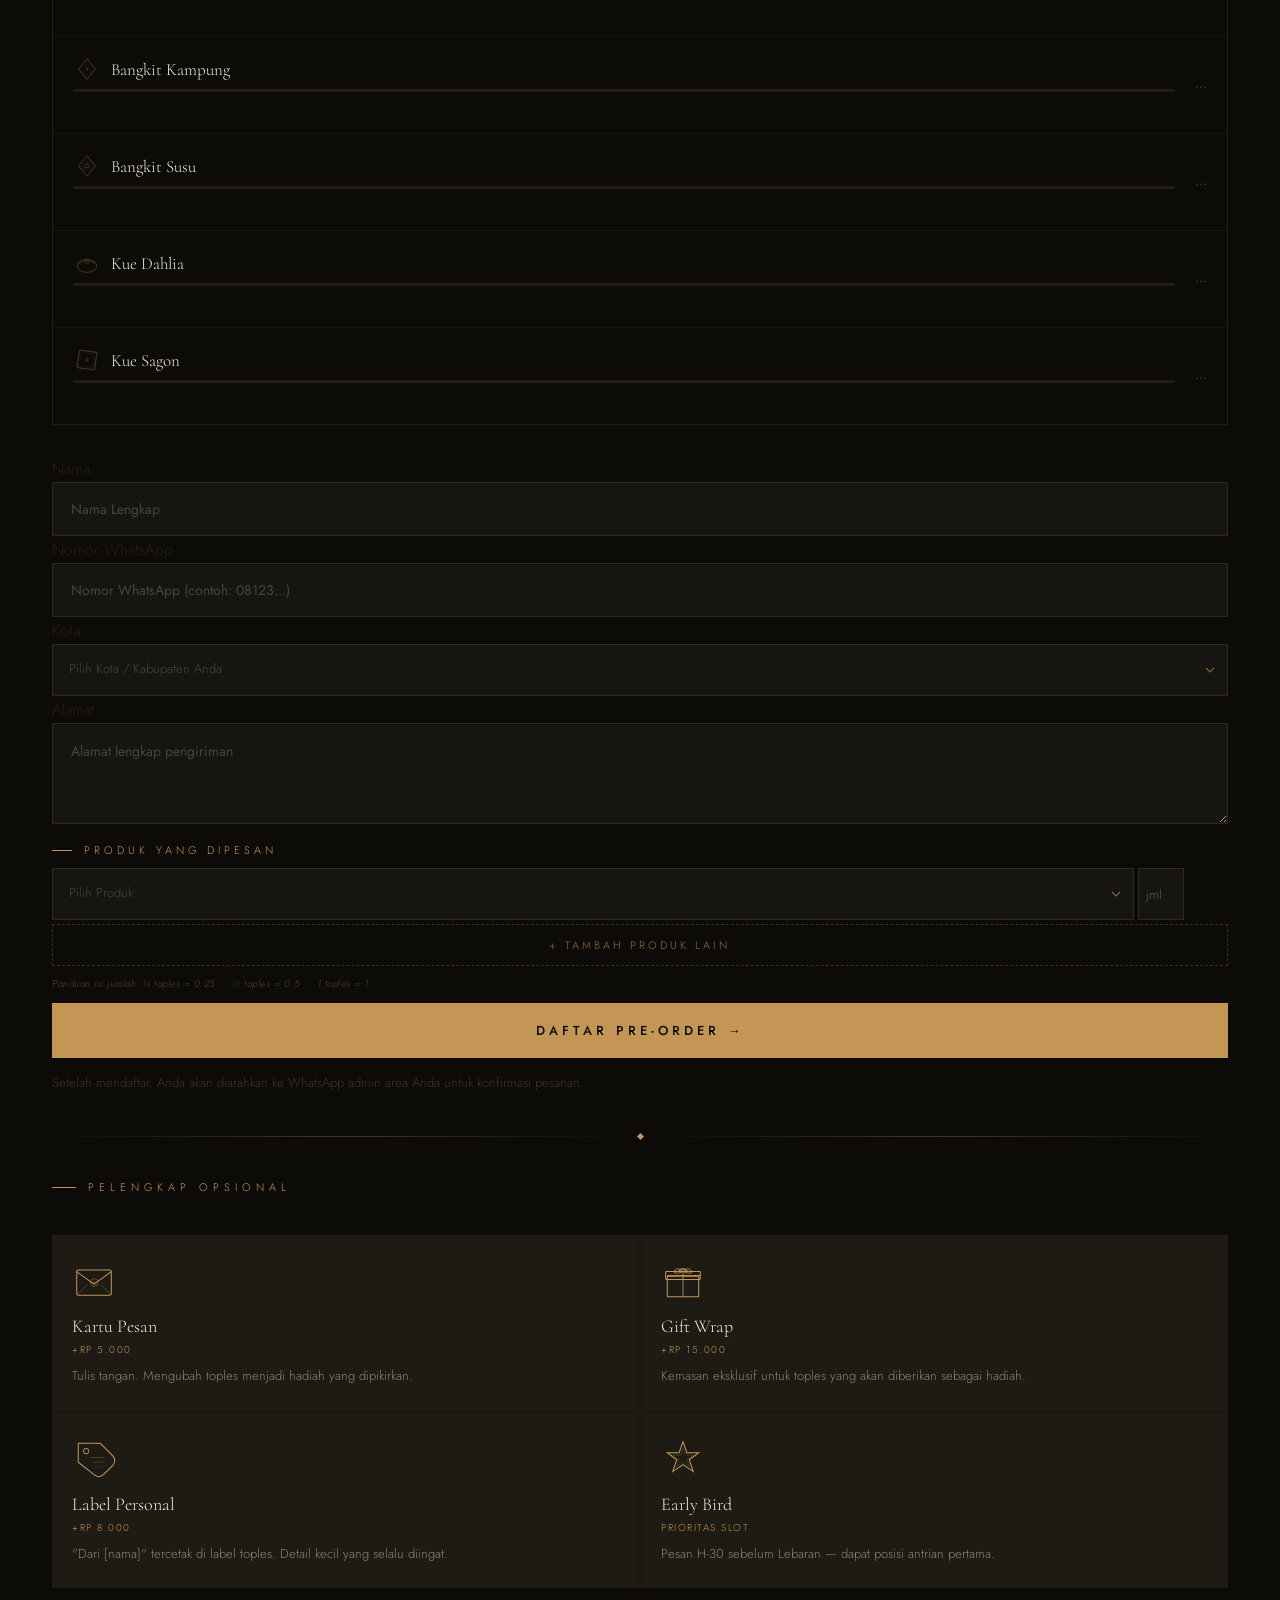
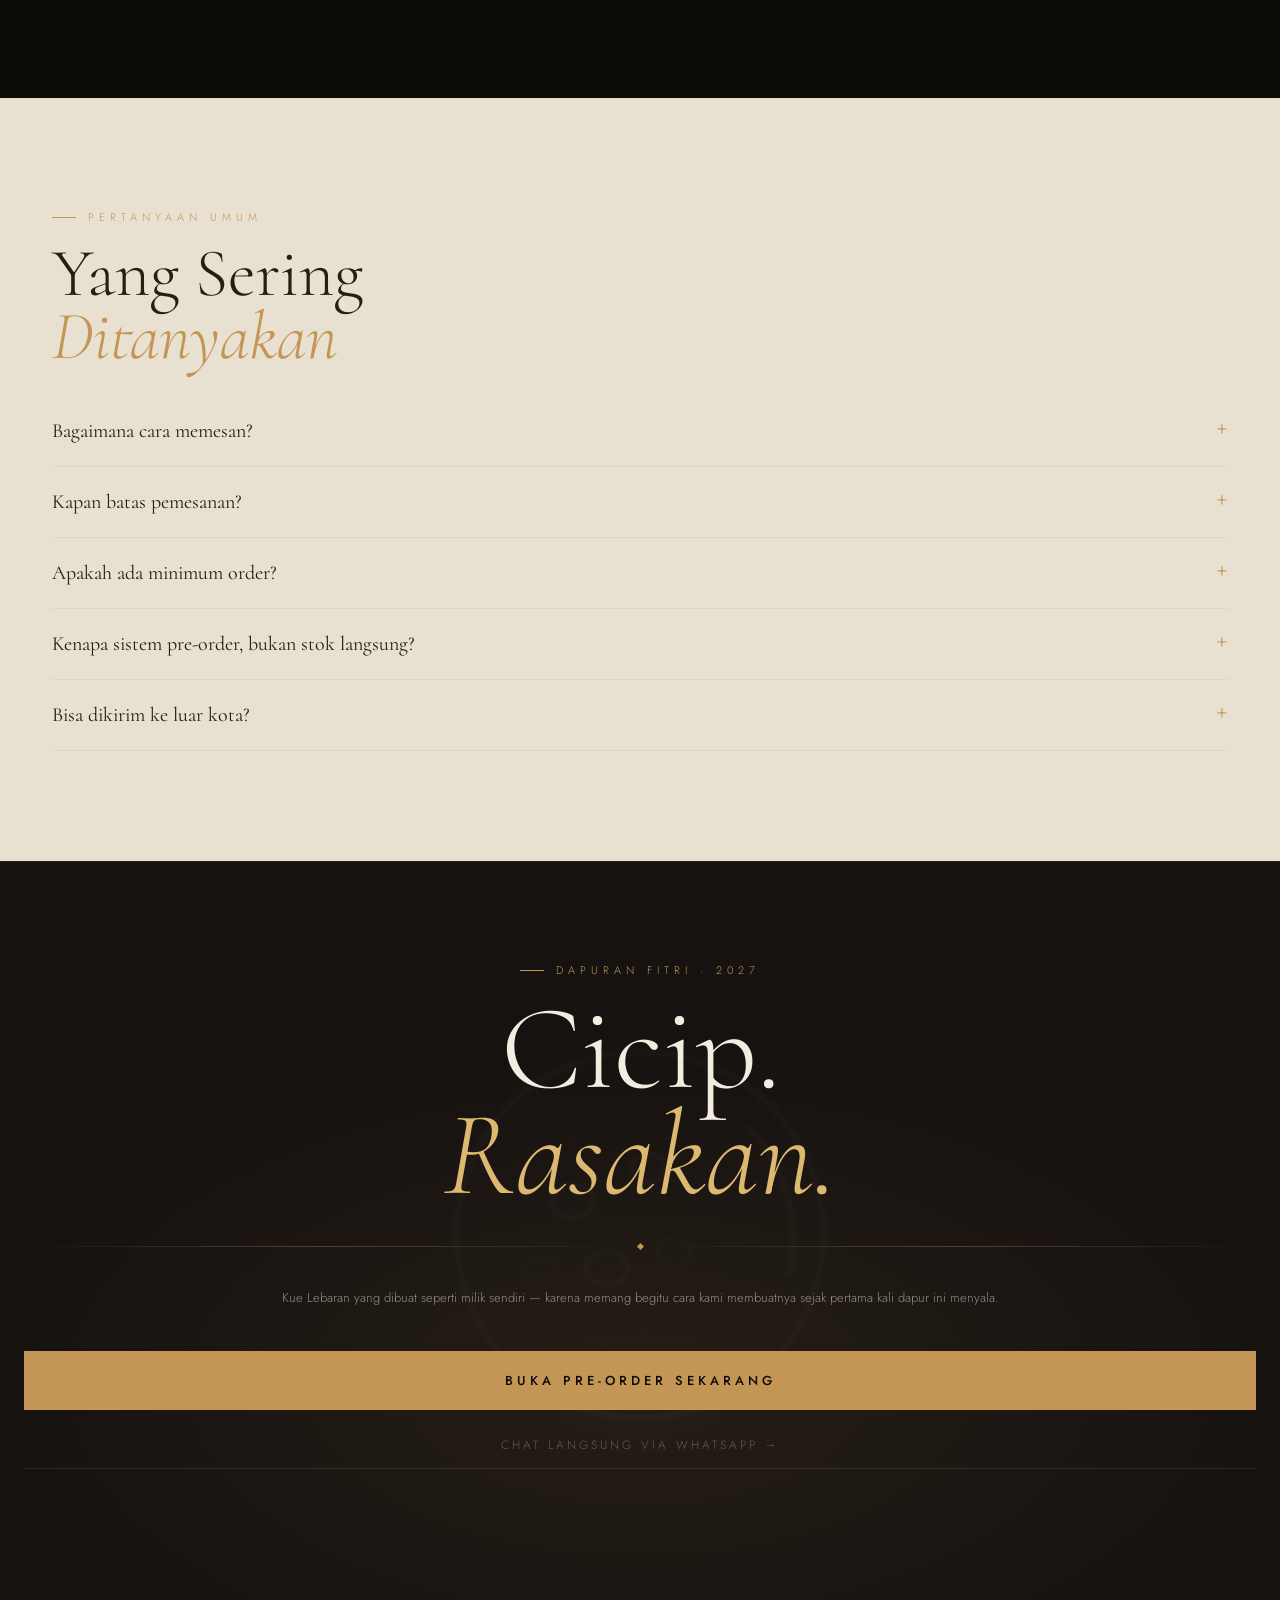
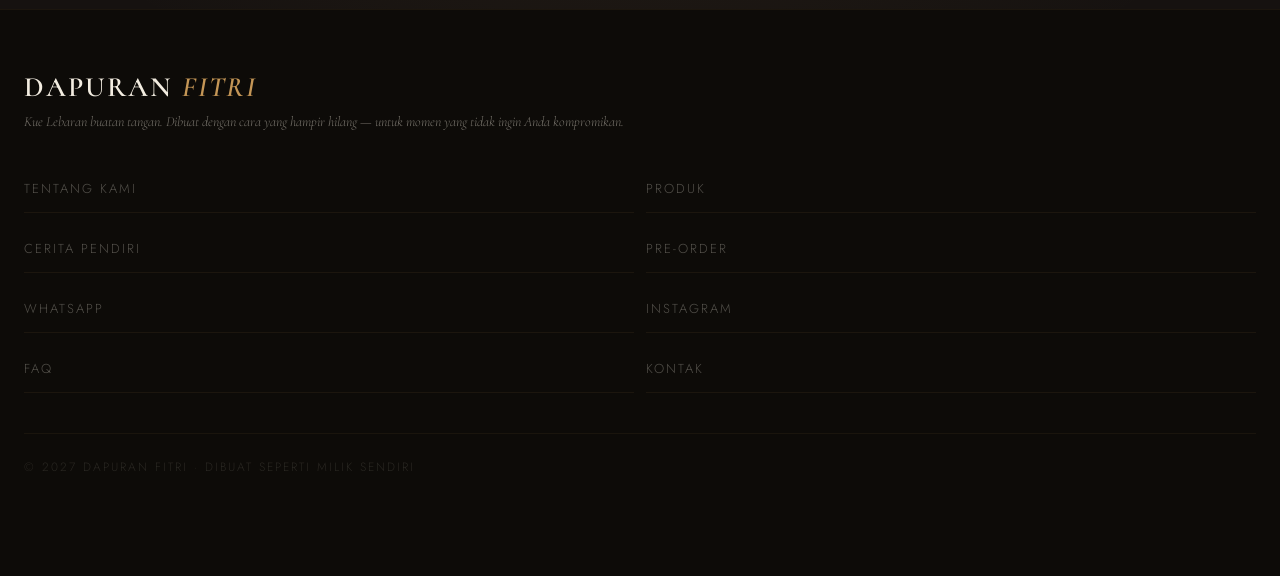
==== commit abe810bf: "Add files via upload" ====
--- a/index.html
+++ b/index.html
@@ -772,18 +772,9 @@
     <label class="sr-only" for="fKota">Kota</label>
     <input type="hidden" id="fKota" name="kota">
     <div class="prod-dropdown-trigger kota-trigger" id="kotaTrigger"
-      onclick="openKotaDropdown()" role="button" tabindex="0" aria-label="Pilih kota pengiriman">
+      role="button" tabindex="0" aria-label="Pilih kota pengiriman">
       <span class="prod-dropdown-trigger-name placeholder" id="kotaTriggerName">Pilih Kota / Kabupaten Anda</span>
       <span class="prod-dropdown-trigger-price" id="kotaTriggerSub"></span>
-    </div>
-
-    <!-- Kota Custom Dropdown Sheet -->
-    <div class="prod-dropdown-overlay" id="kotaDropdownOverlay" onclick="closeKotaDropdown()"></div>
-    <div class="prod-dropdown-sheet" id="kotaDropdownSheet">
-      <div class="prod-dropdown-sheet-handle"></div>
-      <div class="prod-dropdown-sheet-title">Pilih Kota / Kabupaten</div>
-      <div class="prod-dropdown-list" id="kotaDropdownList"></div>
-      <div class="prod-dropdown-safe-area"></div>
     </div>
 
     <!-- Alamat -->
@@ -993,6 +984,17 @@
   ───────────────────────────────────────── -->
 
 <!-- ════════════════════════
+     KOTA DROPDOWN SHEET
+════════════════════════ -->
+<div class="prod-dropdown-overlay" id="kotaDropdownOverlay"></div>
+<div class="prod-dropdown-sheet" id="kotaDropdownSheet">
+  <div class="prod-dropdown-sheet-handle"></div>
+  <div class="prod-dropdown-sheet-title">Pilih Kota / Kabupaten</div>
+  <div class="prod-dropdown-list" id="kotaDropdownList"></div>
+  <div class="prod-dropdown-safe-area"></div>
+</div>
+
+<!-- ════════════════════════
      PRODUCT MODAL
 ════════════════════════ -->
 <div class="prod-modal" id="prodModal" onclick="handleModalClick(event)"
--- a/css/sections.css
+++ b/css/sections.css
@@ -224,6 +224,23 @@
   border-top: 1px solid rgba(196,150,86,.07);
 }
 
+
+/* ── Kota Trigger — style override ── */
+.kota-trigger {
+  min-height: 52px;
+  padding: 14px 32px 14px 18px;
+  gap: 0;
+}
+.kota-trigger .prod-dropdown-trigger-name {
+  font-size: 14px;
+  font-family: 'Jost', sans-serif;
+  font-weight: 300;
+  letter-spacing: 0;
+}
+.kota-trigger .prod-dropdown-trigger-name:not(.placeholder) {
+  font-family: 'Cormorant', serif;
+  font-size: 17px;
+}
 
 /* ══════════════════════════
    SLOT BOARD — KG UI UPGRADE
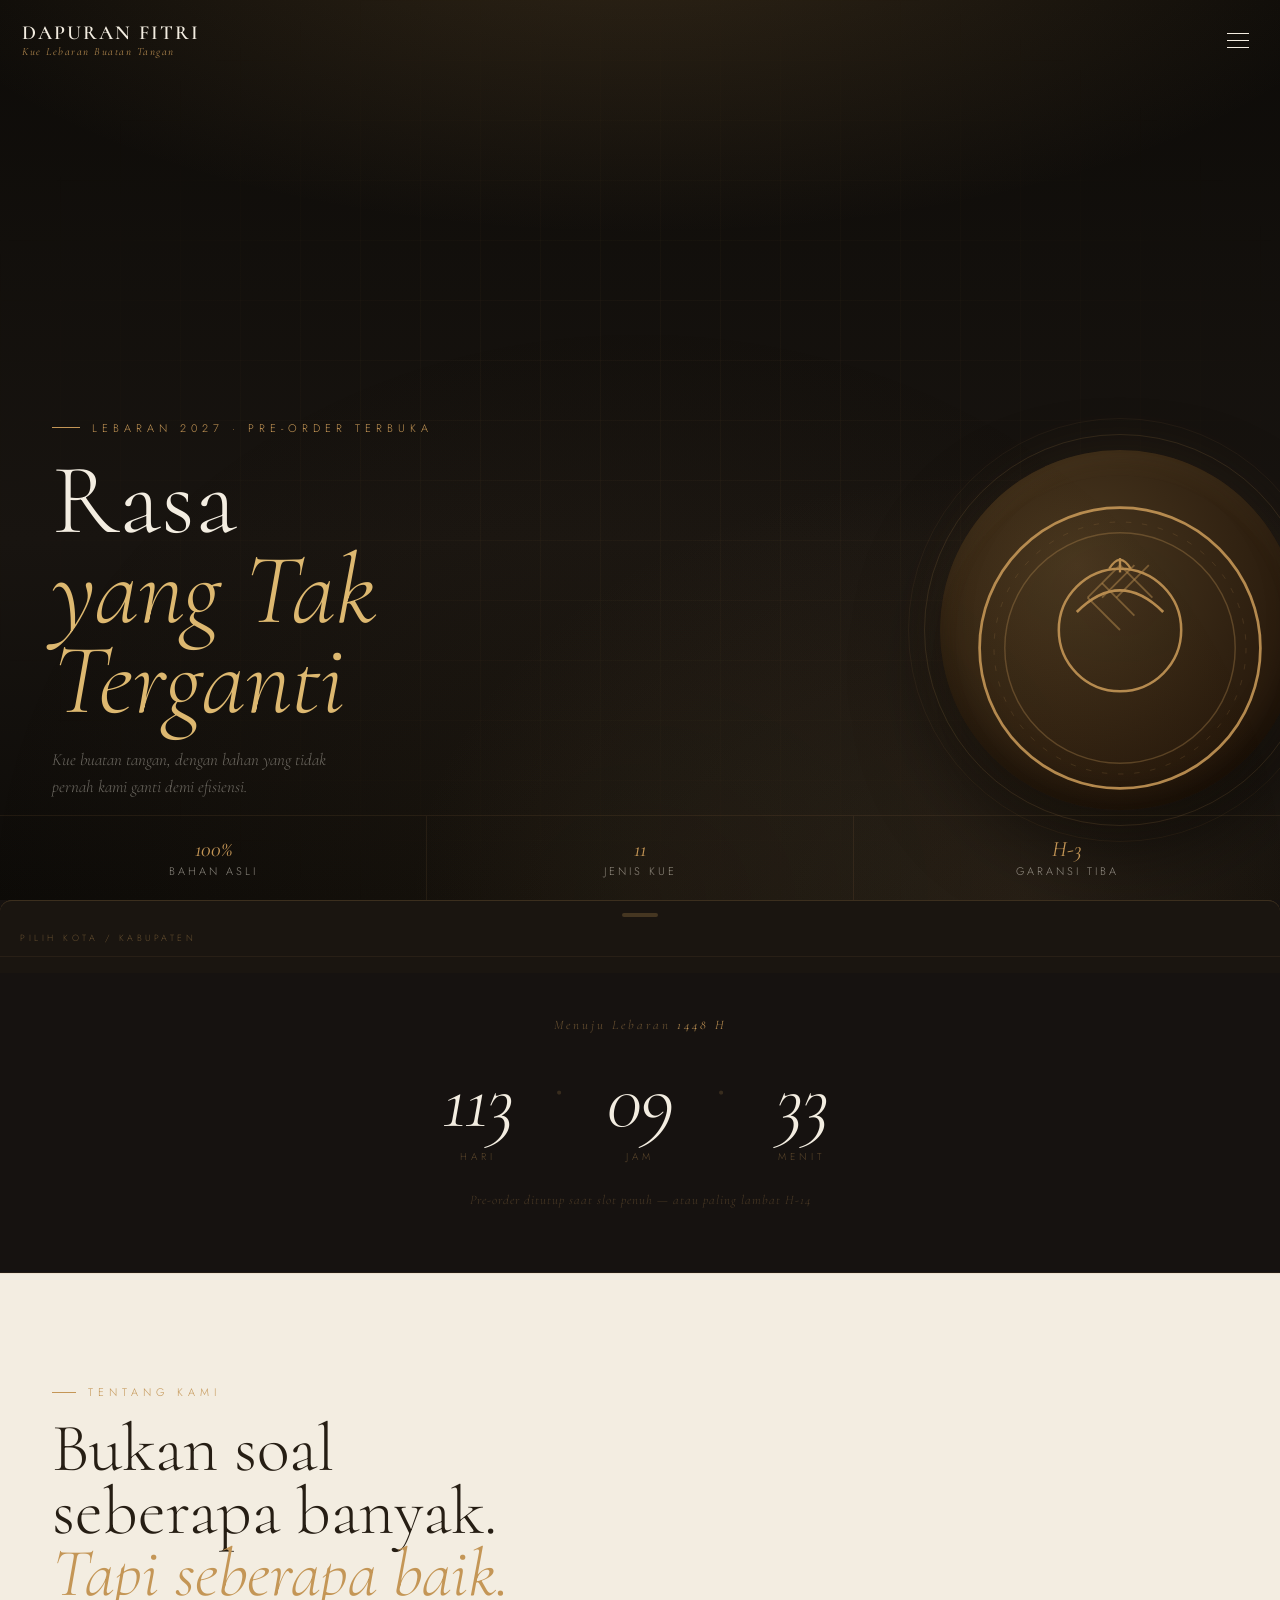
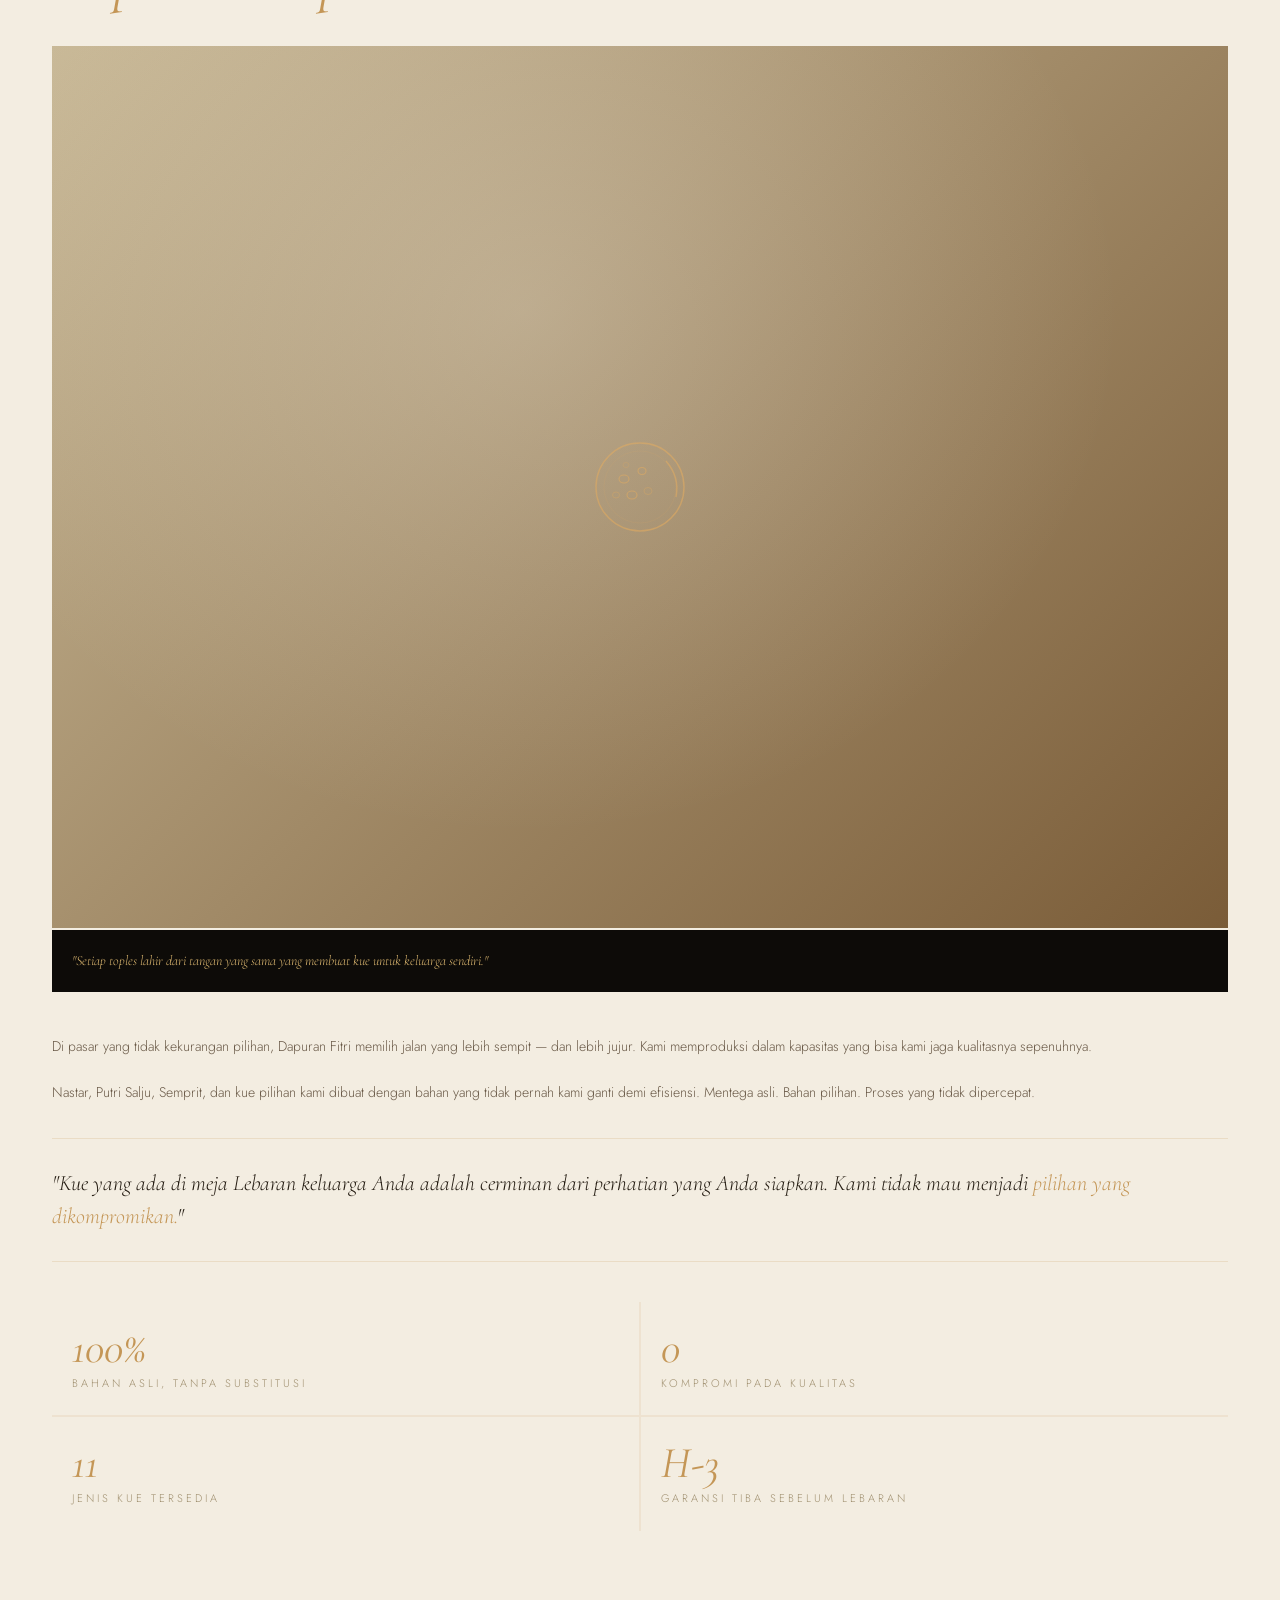
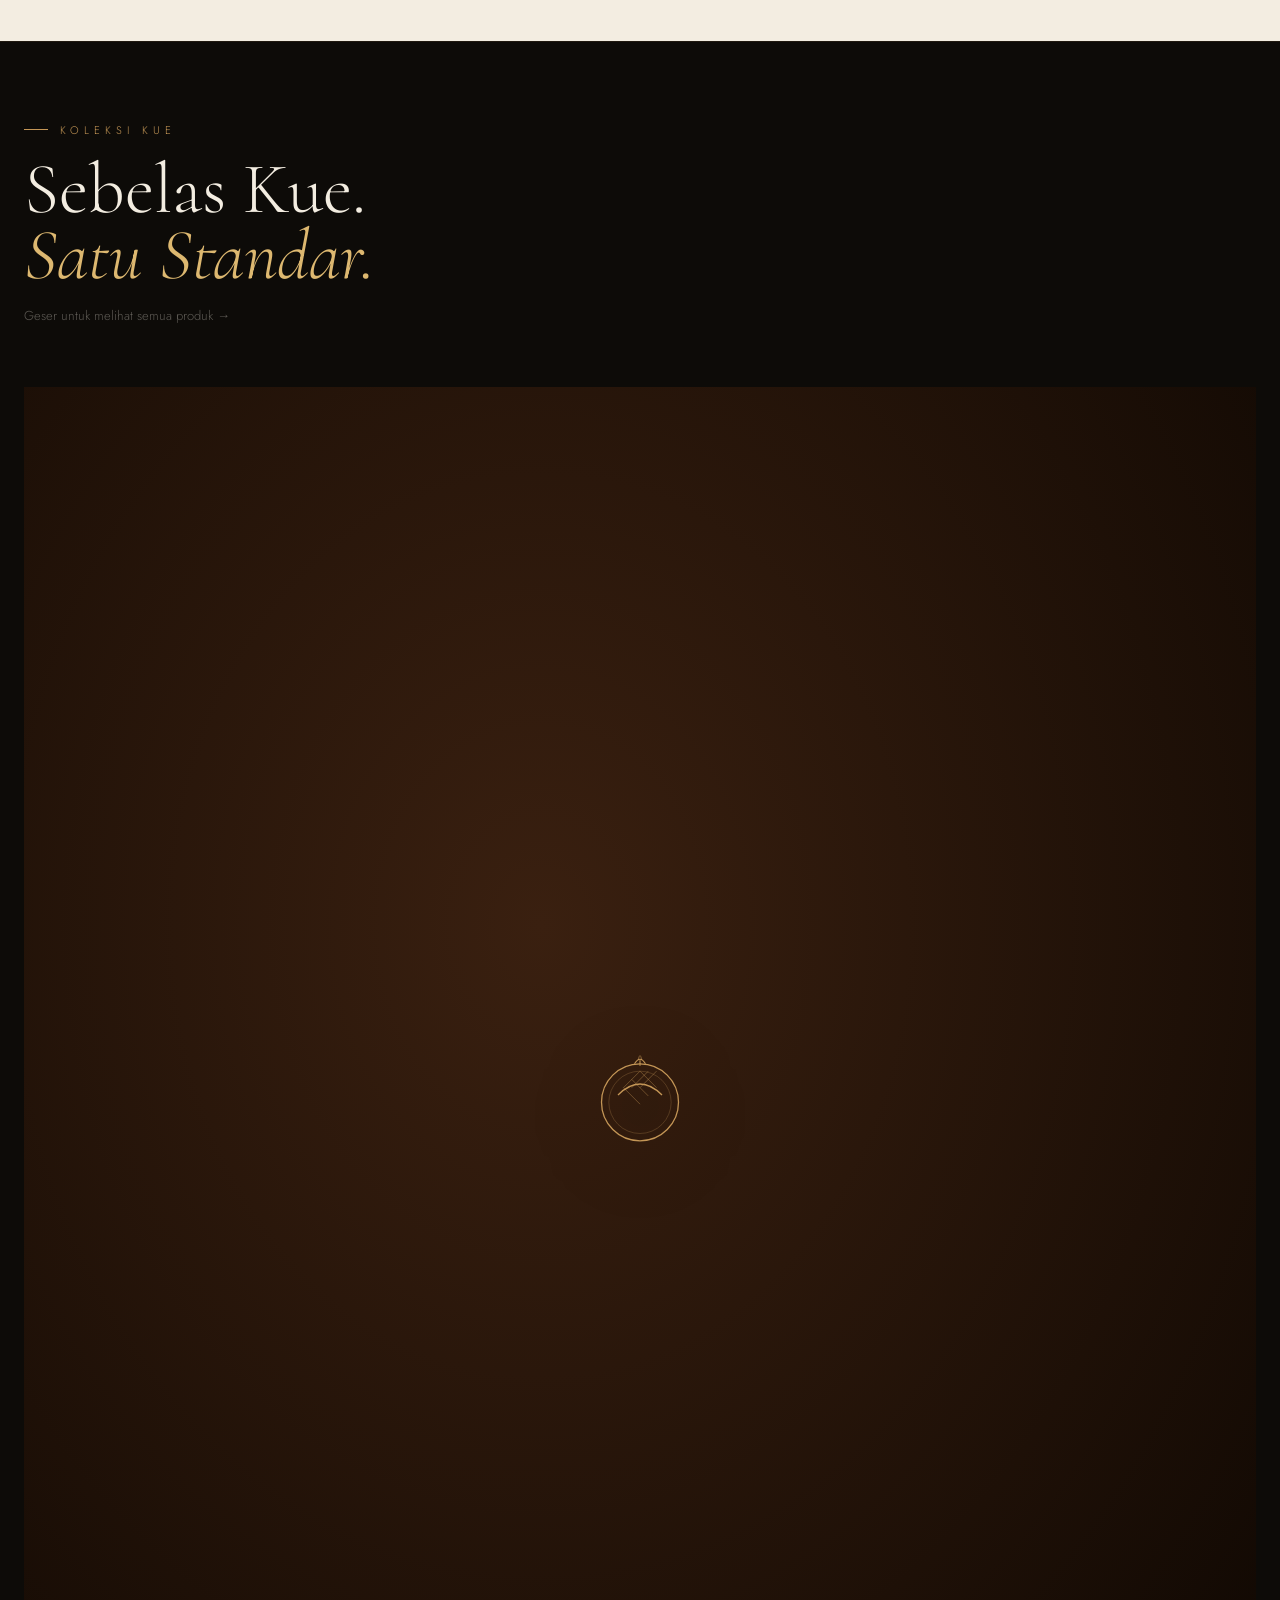
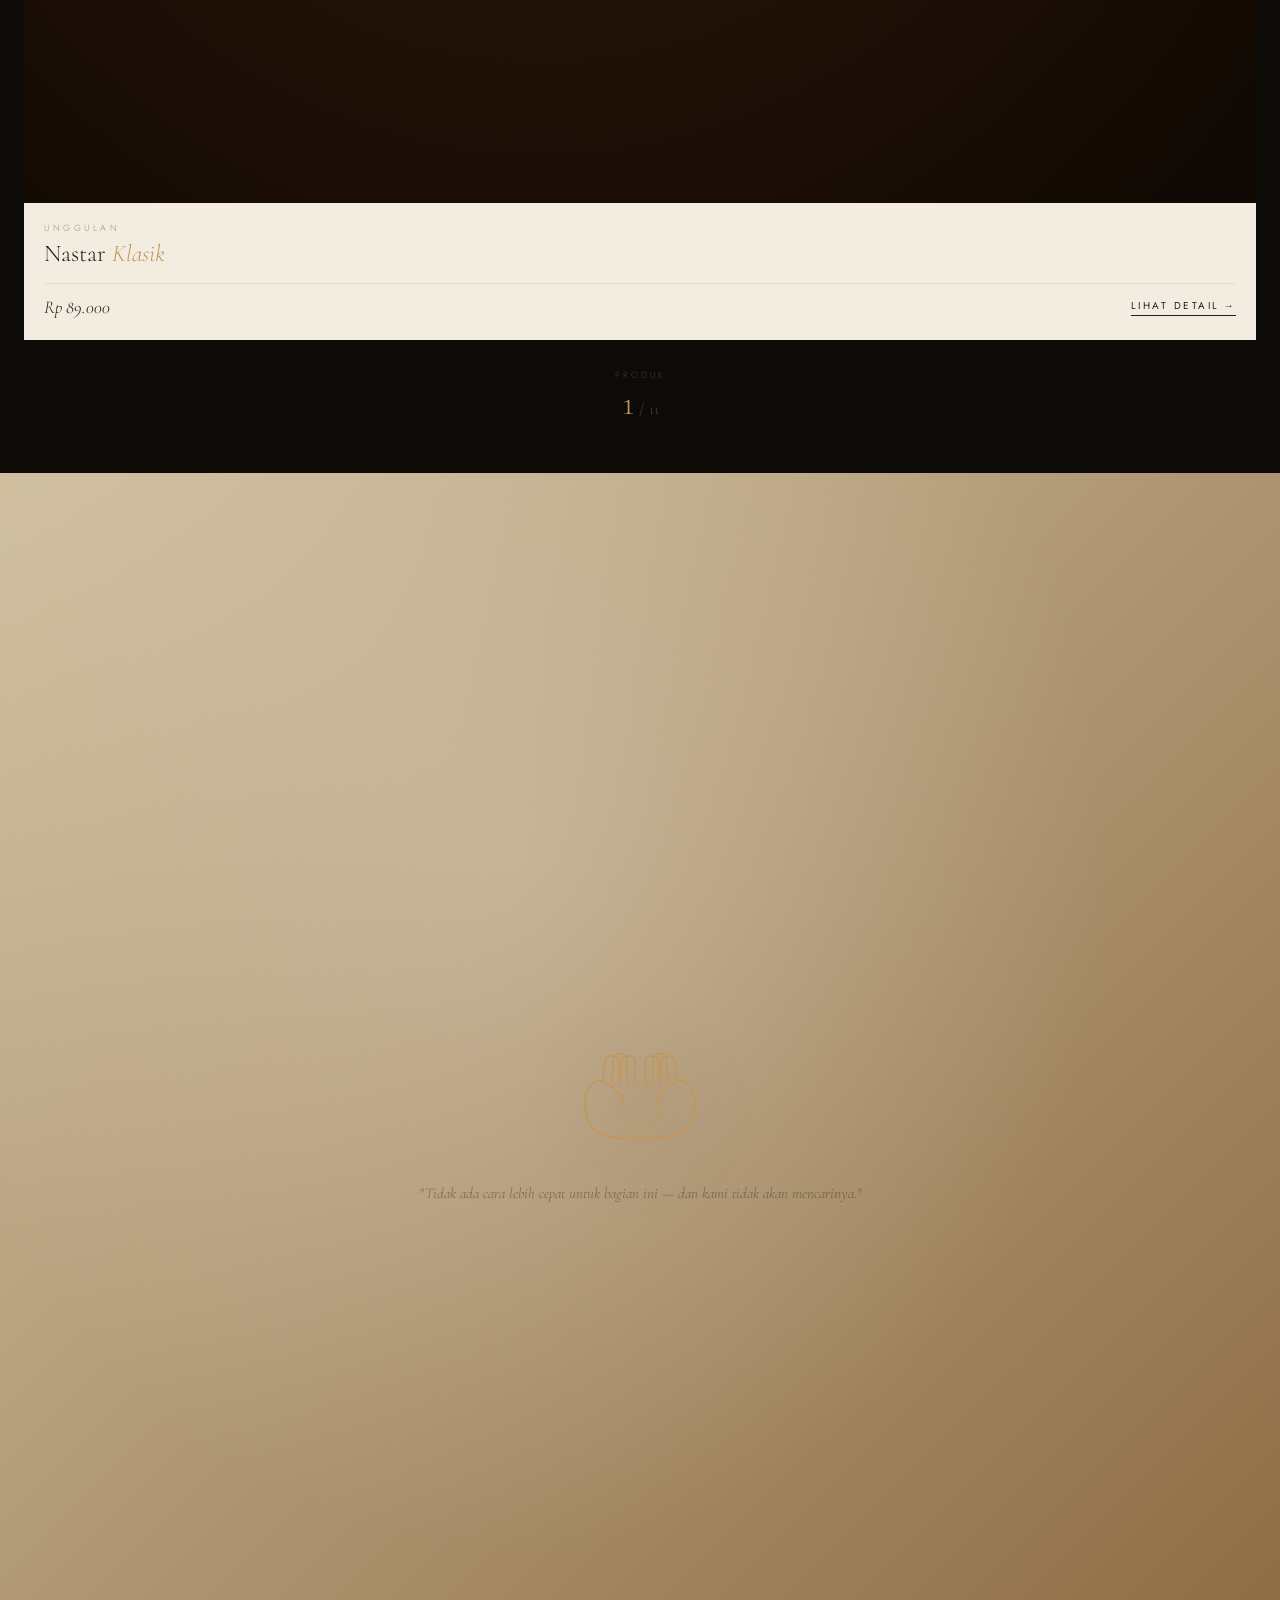
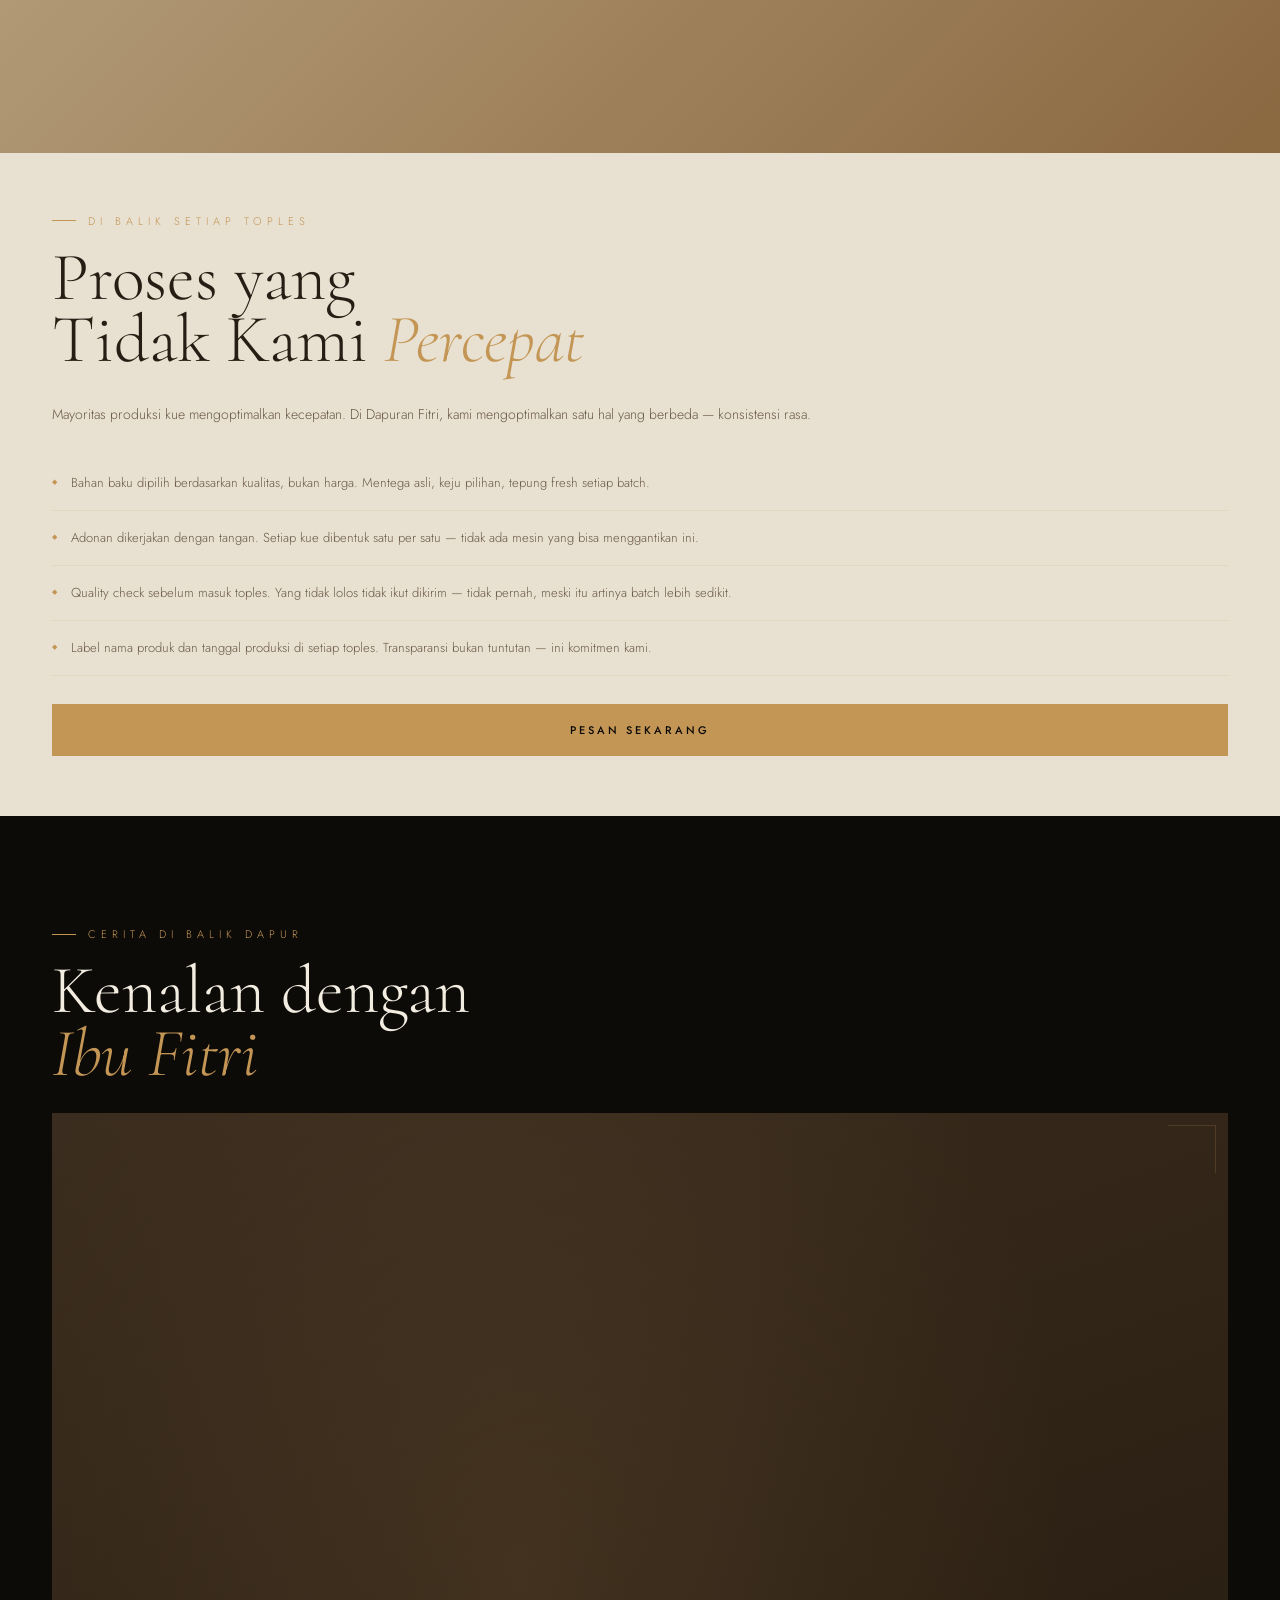
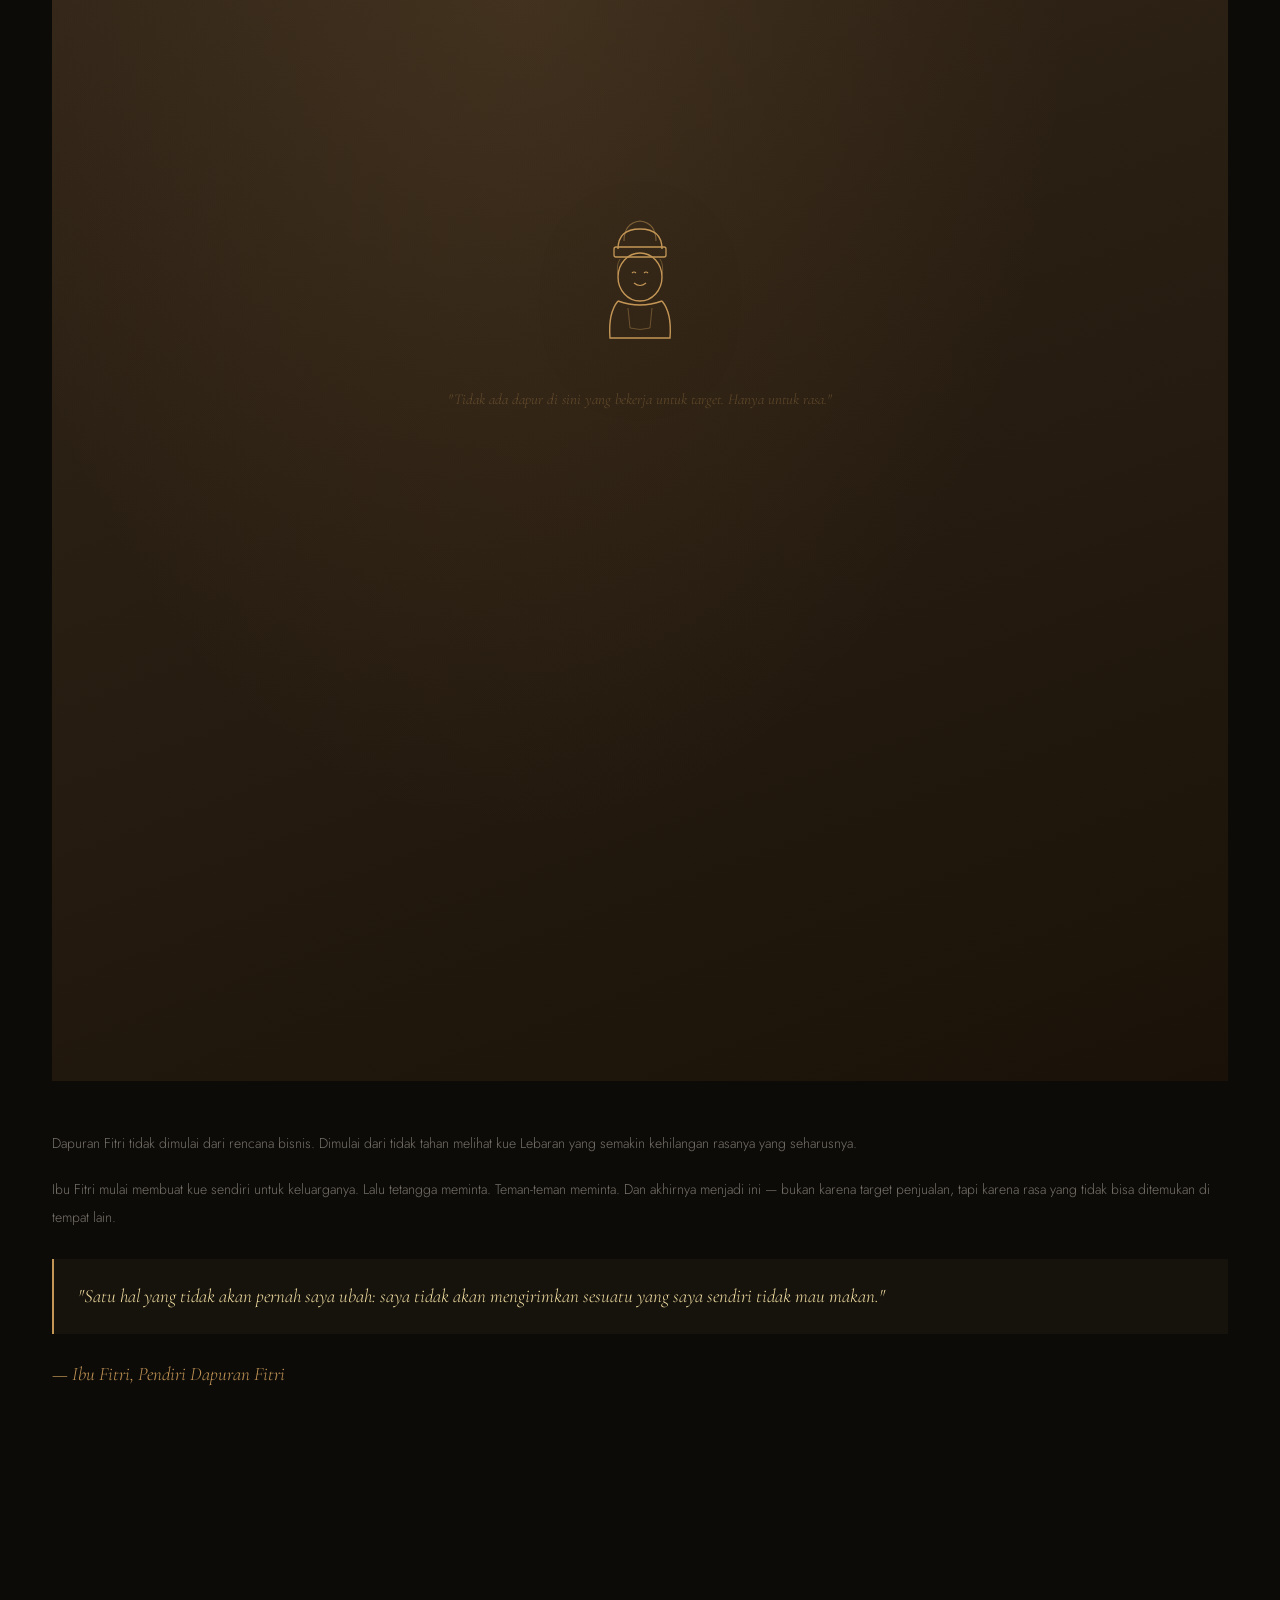
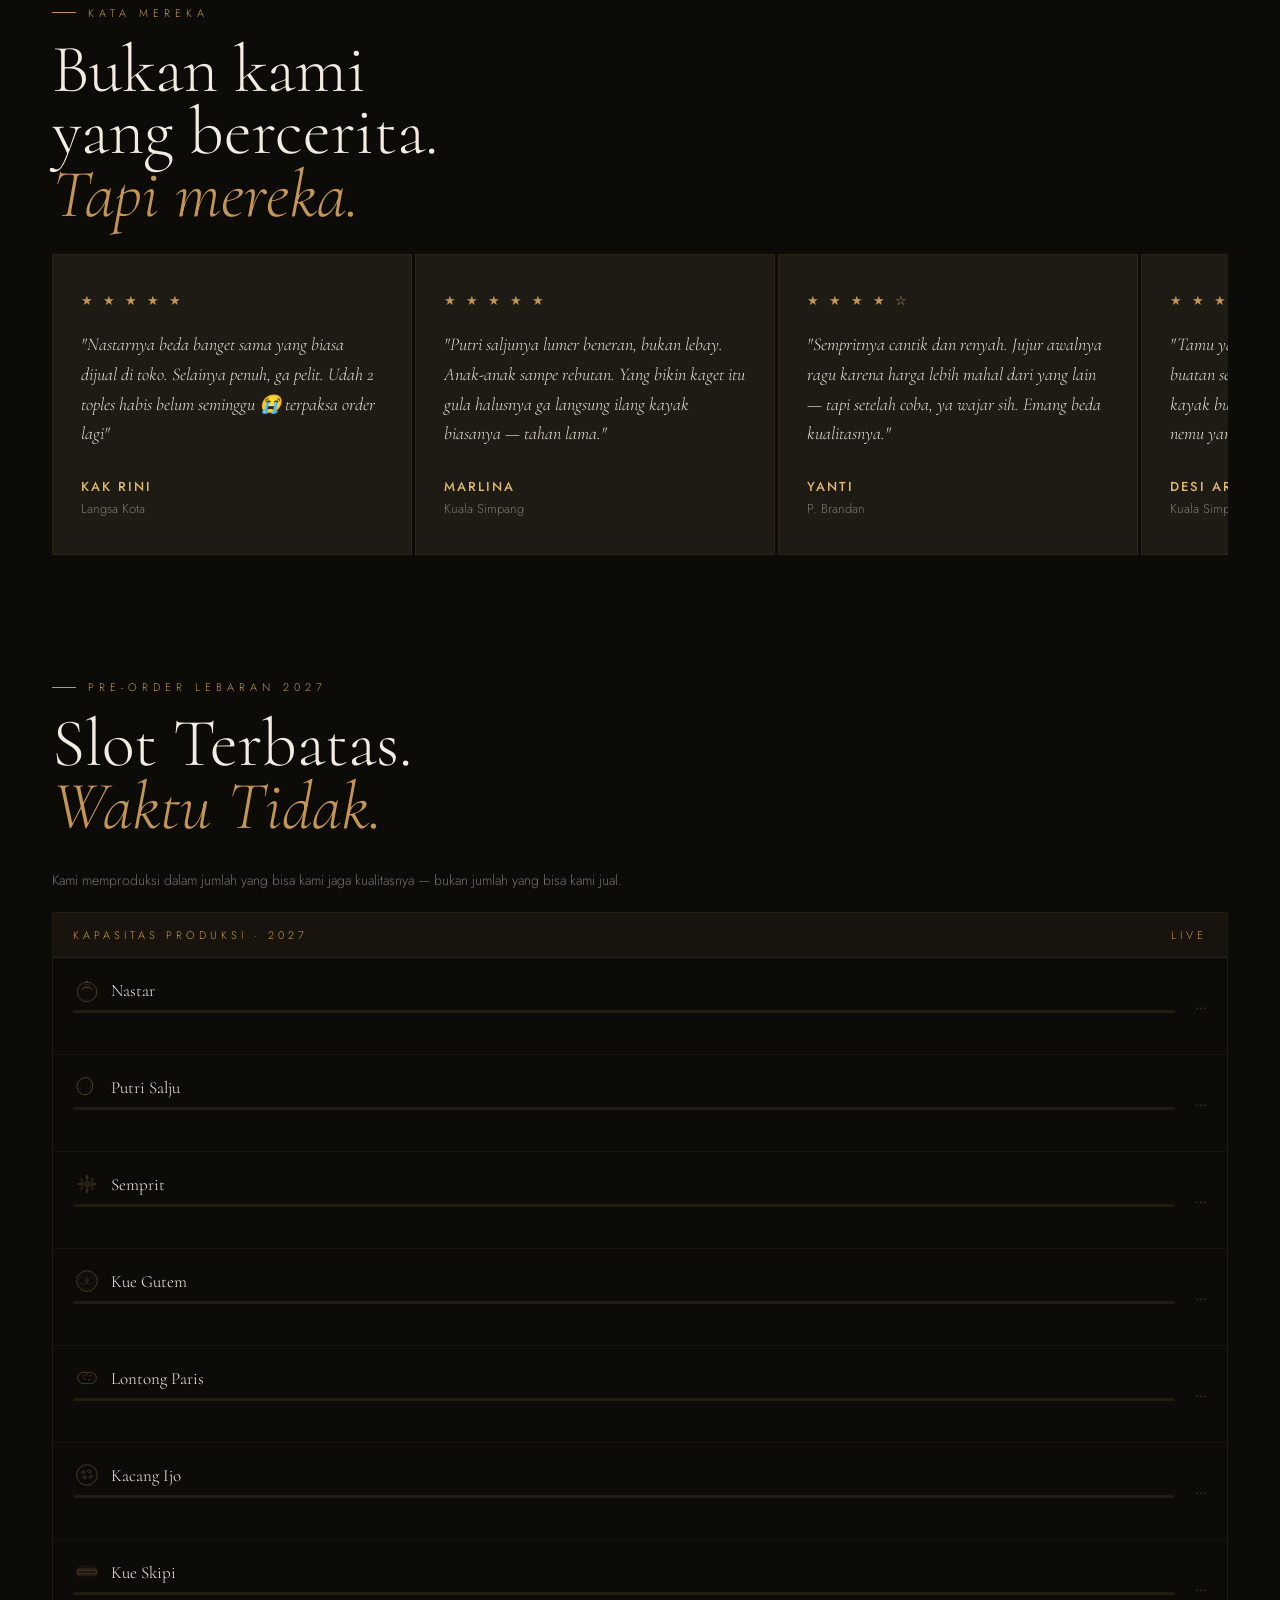
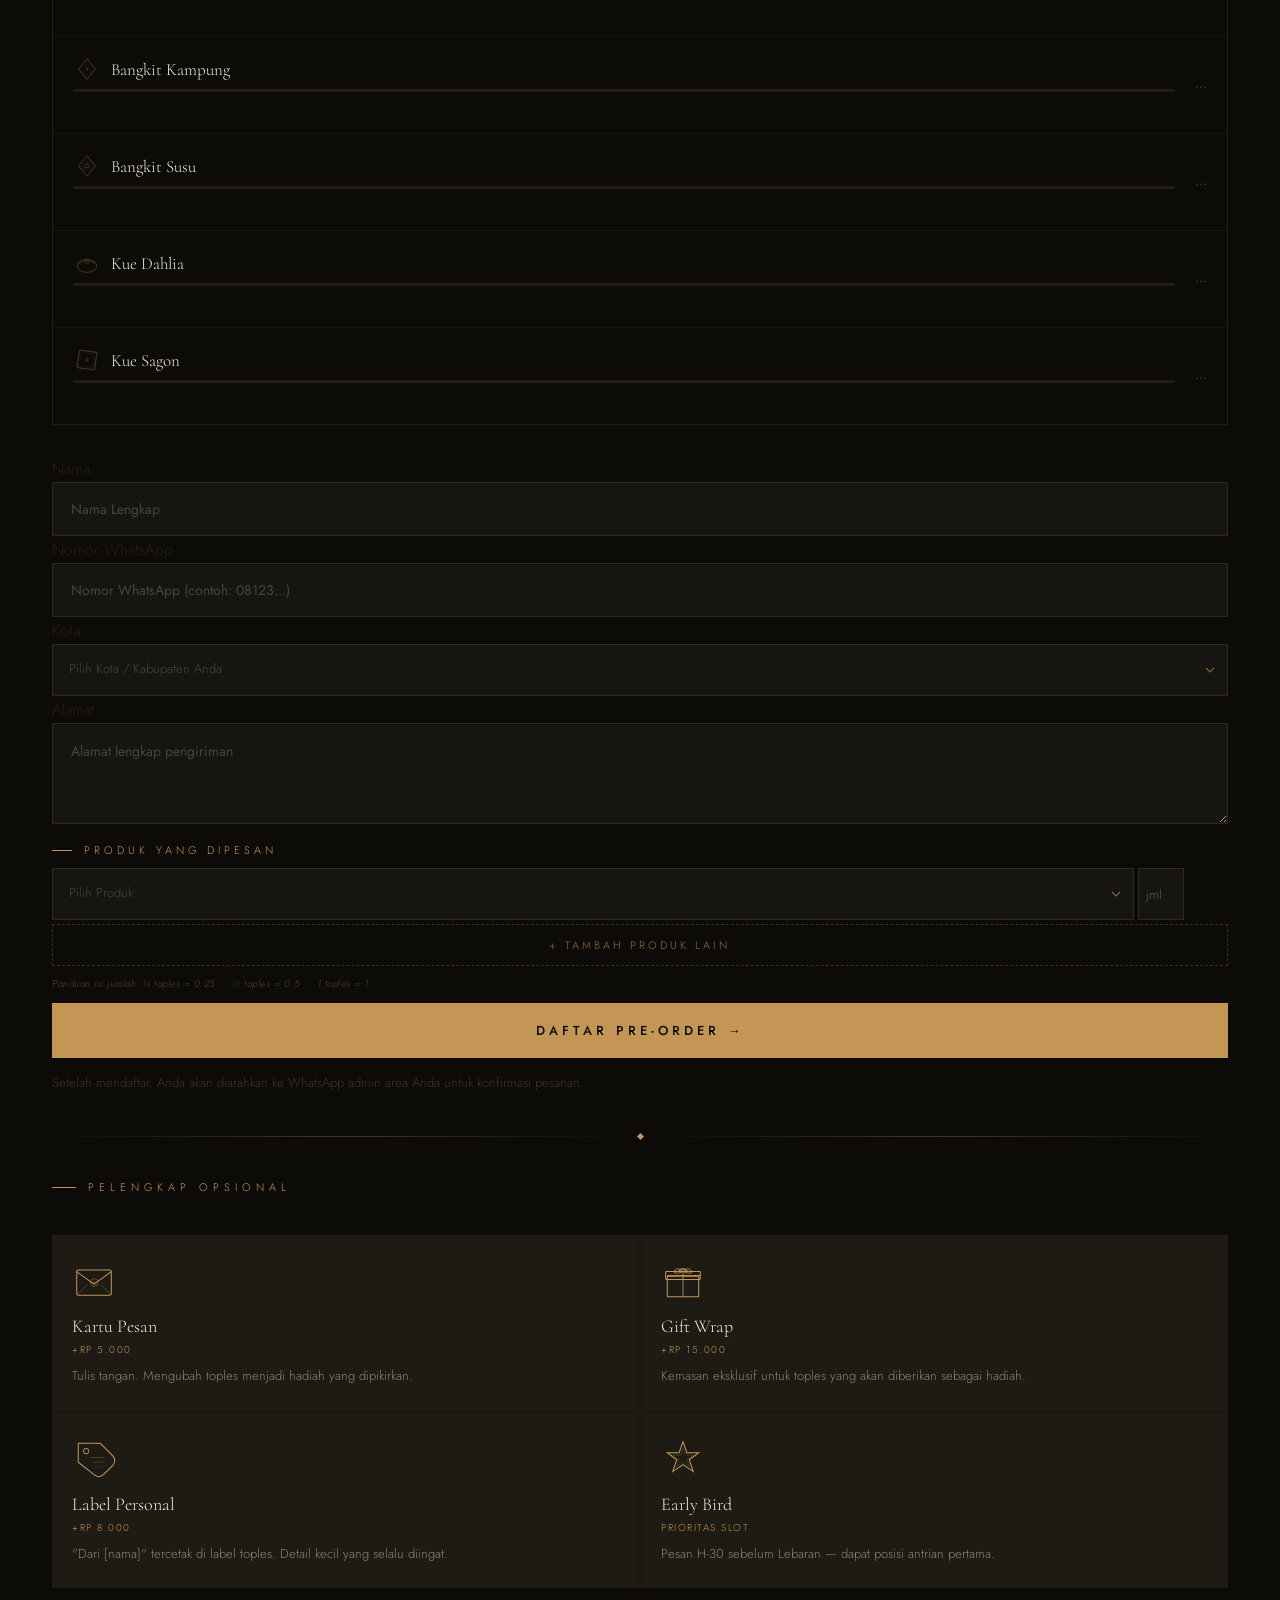
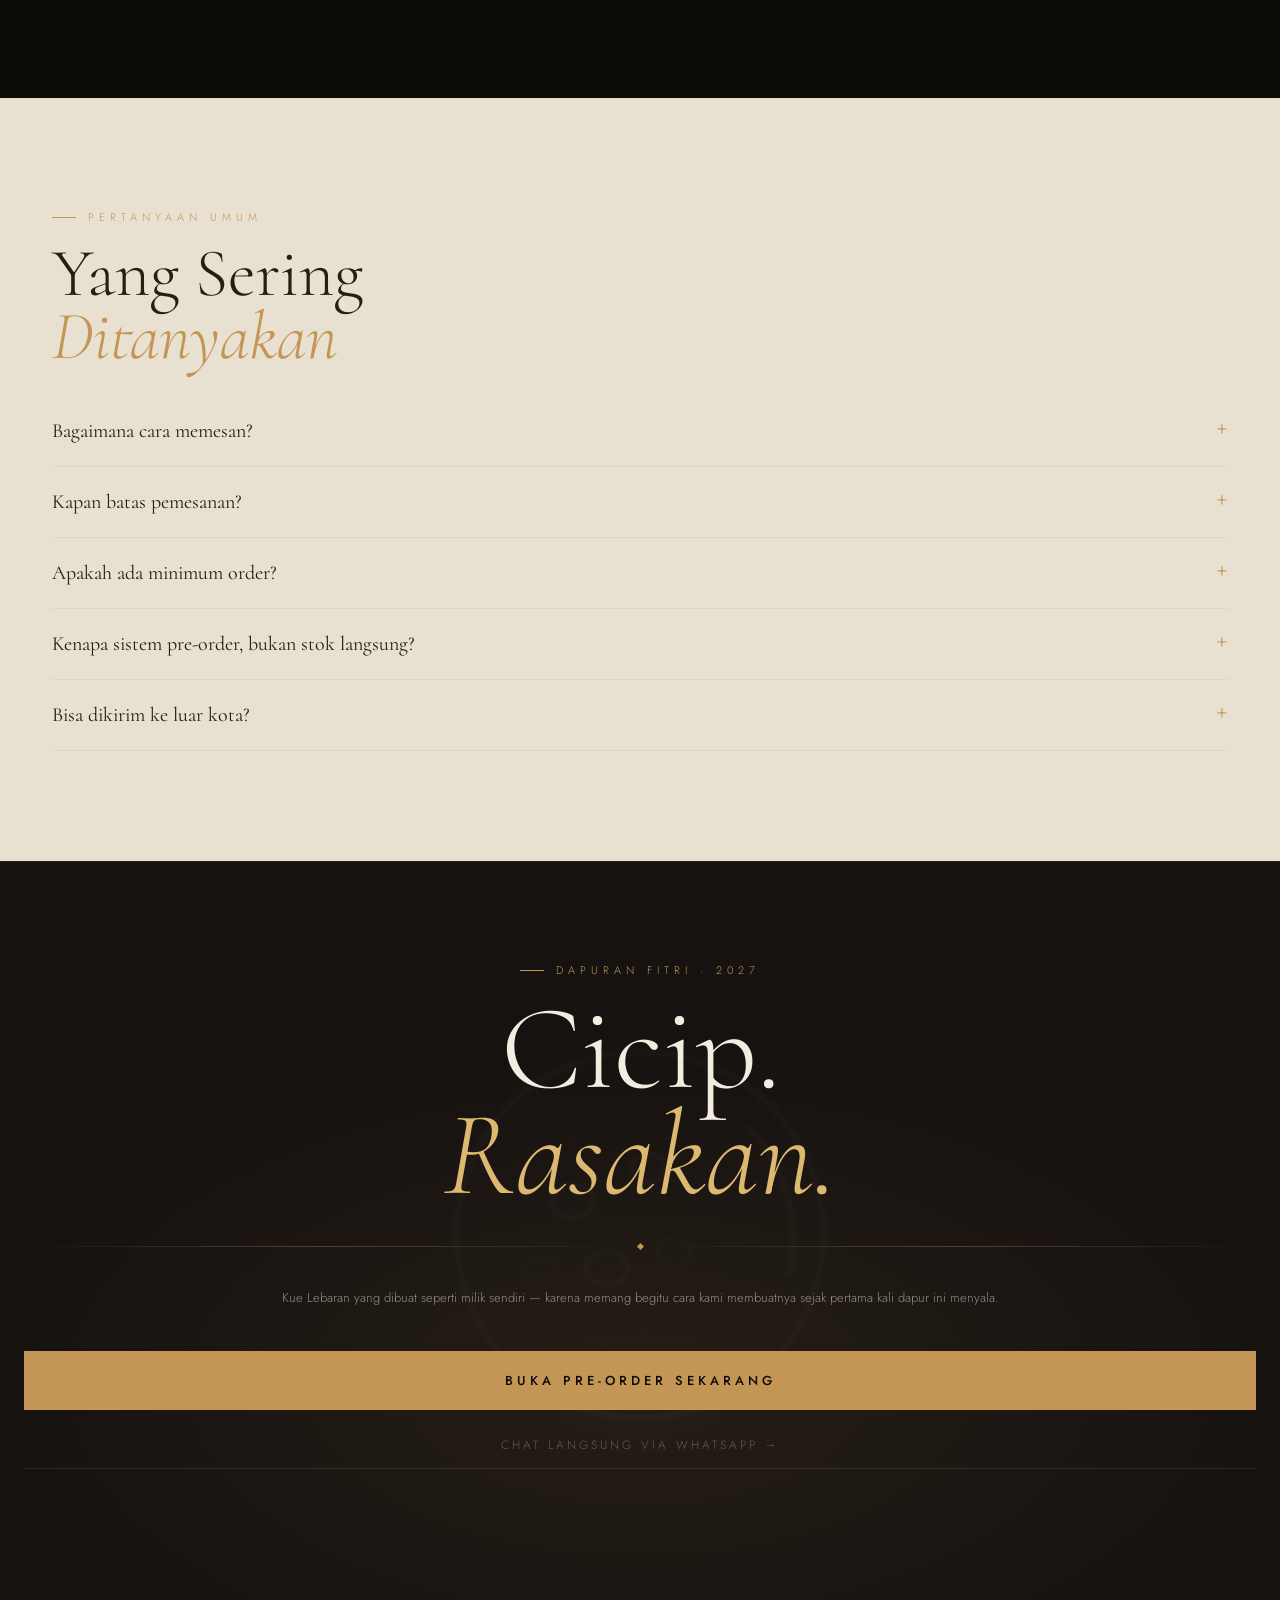
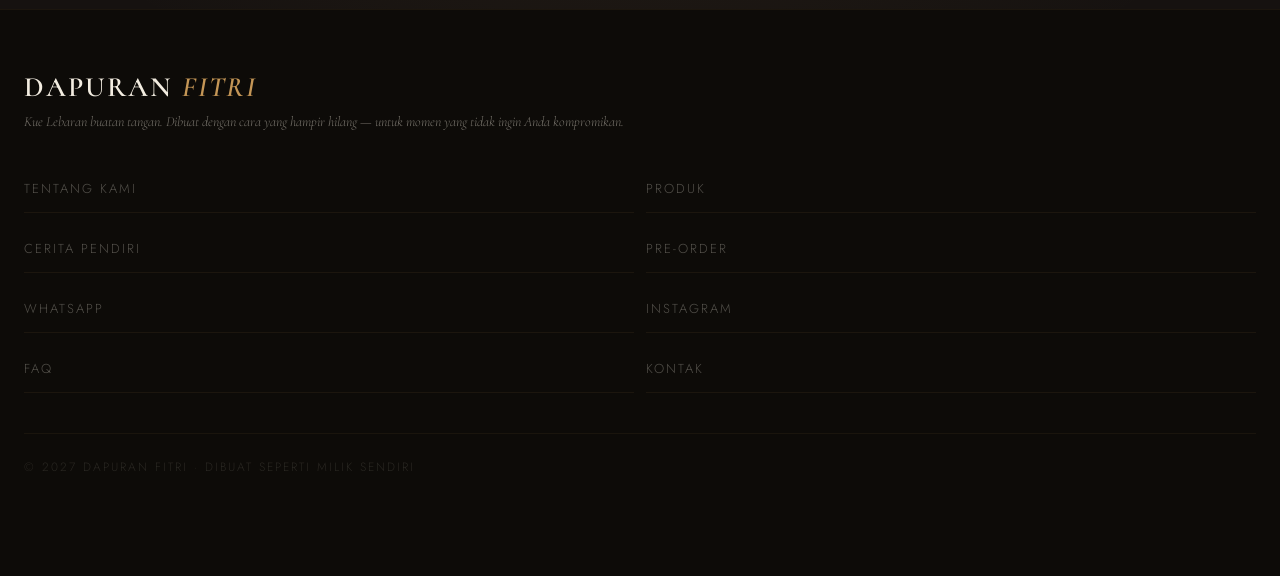
==== commit df943d6e: "Add files via upload" ====
--- a/index.html
+++ b/index.html
@@ -1029,7 +1029,7 @@
   </div>
 </div>
 
-  <script data-cfasync="false" src="/cdn-cgi/scripts/5c5dd728/cloudflare-static/email-decode.min.js"></script><script src="js/main.js"></script>
+  <script data-cfasync="false" src="/cdn-cgi/scripts/5c5dd728/cloudflare-static/email-decode.min.js"></script><script src="js/main.js?v=2"></script>
 
   <script>
     /* ── FETCH HARGA DARI SUPABASE ── */
